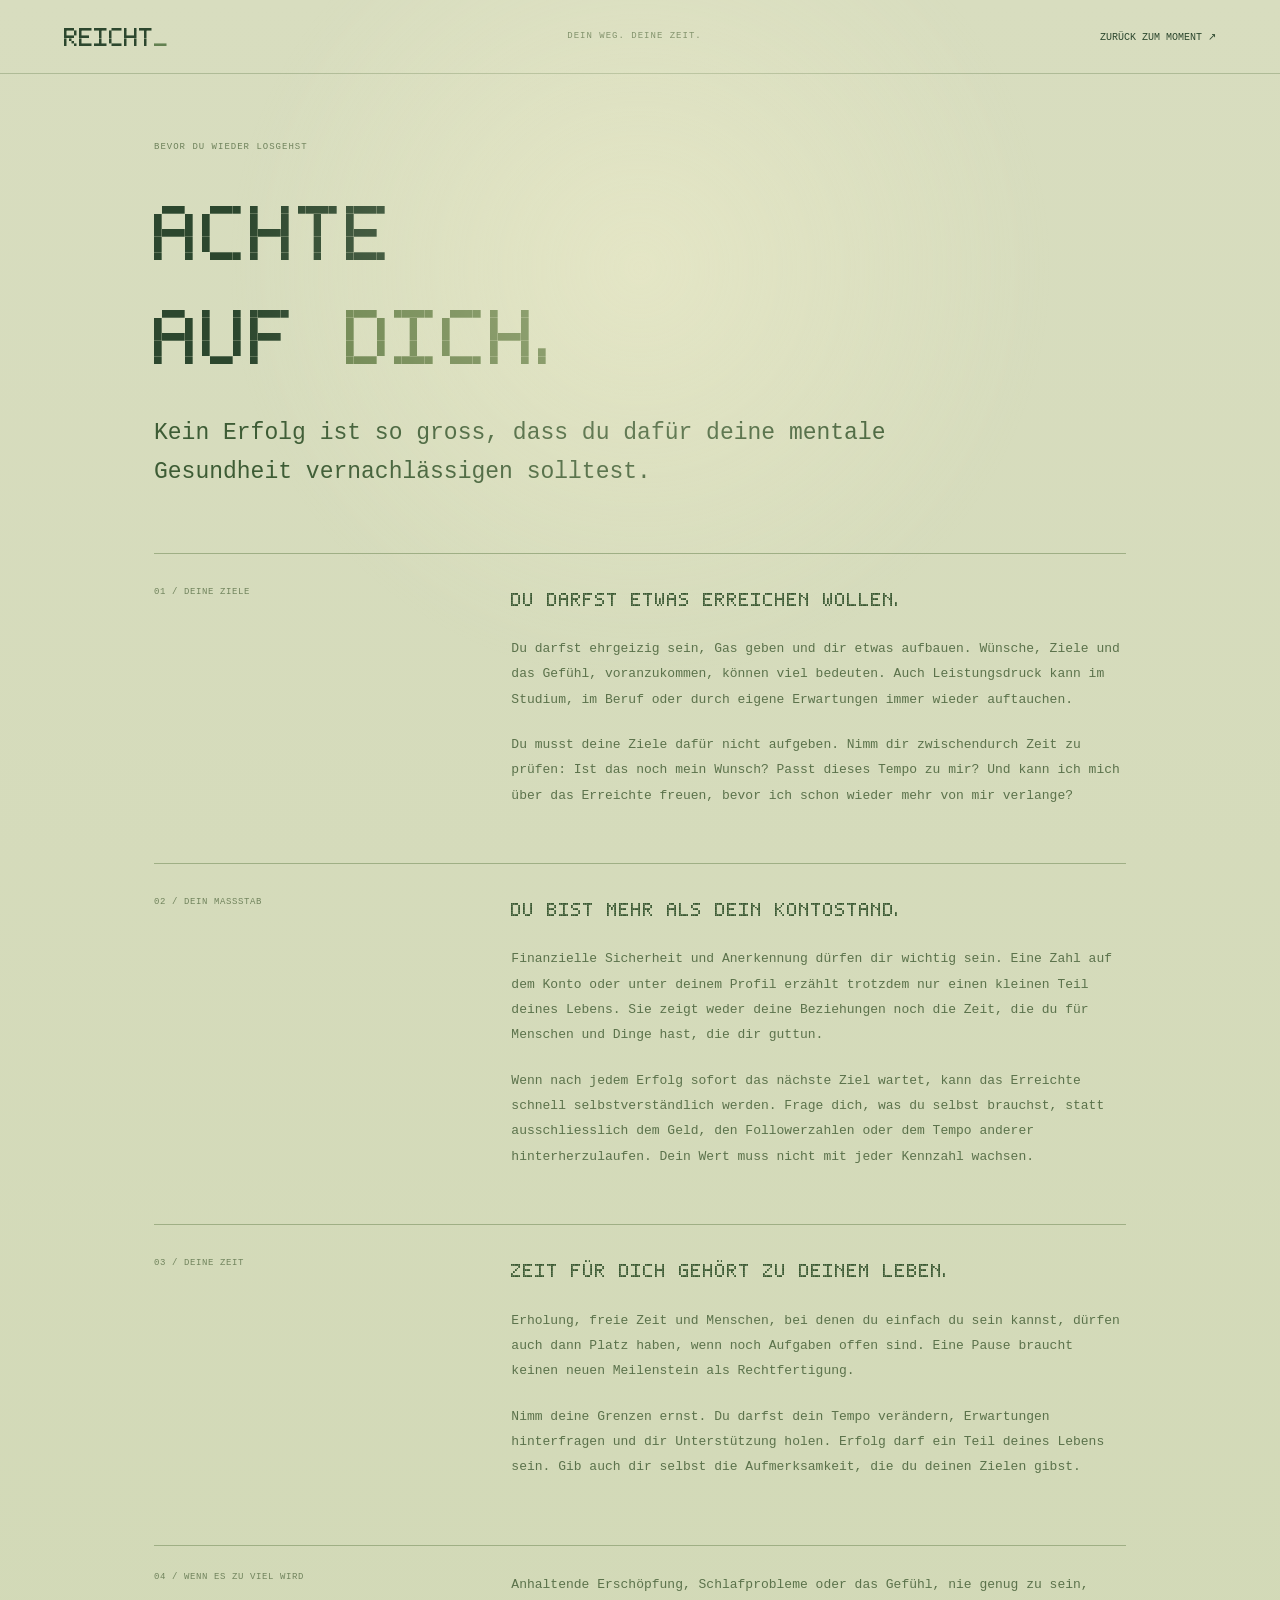
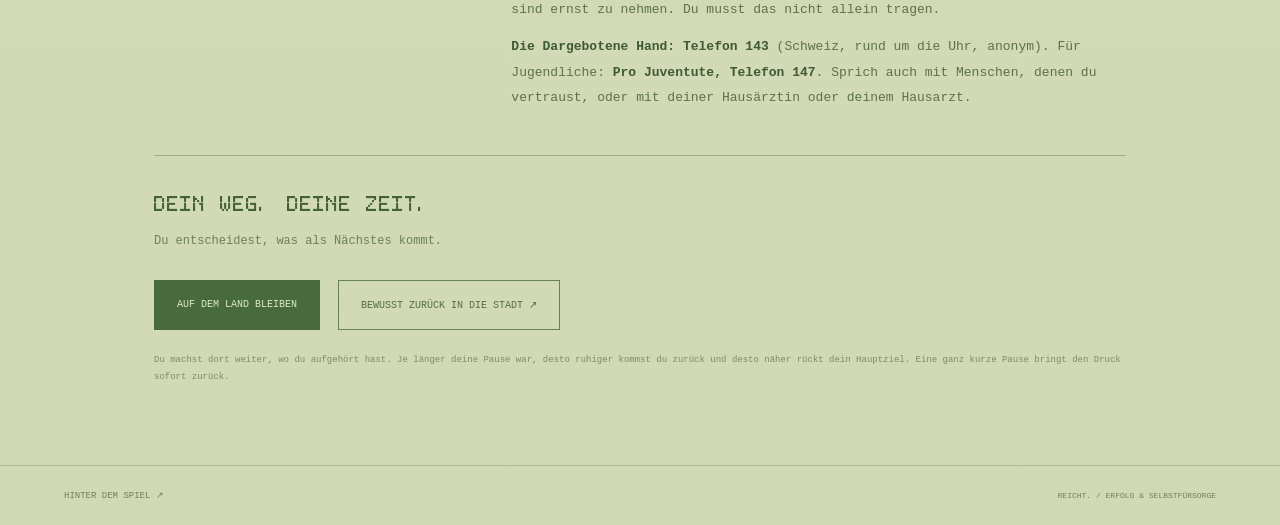
==== achtsam.html @ 4777a7ea "Initial commit" ====
<!doctype html><html lang="de-CH"><head><meta charset="utf-8"><meta name="viewport" content="width=device-width,initial-scale=1"><meta name="theme-color" content="#d8ddbf"><title>Achte auf dich. — REICHT.</title><link rel="icon" href="favicon-r.svg?v=2" type="image/svg+xml"><link rel="icon" href="favicon-32.png?v=2" type="image/png" sizes="32x32"><link rel="shortcut icon" href="favicon.ico?v=2"><link rel="apple-touch-icon" href="apple-touch-icon.png?v=2"><link rel="stylesheet" href="style.css"><link rel="stylesheet" href="fx.css"><script src="achtsam.js" defer></script><script src="site.js" defer></script></head>
<body class="care-page"><header><a class="wordmark" href="index.html">REICHT<span>_</span></a><span class="micro">DEIN WEG. DEINE ZEIT.</span><a href="spielen.html">ZURÜCK ZUM MOMENT ↗</a></header><main class="care-content"><span class="care-kicker">BEVOR DU WIEDER LOSGEHST</span><h1>ACHTE<br>AUF <em>DICH.</em></h1><p class="care-lead">Kein Erfolg ist so gross, dass du dafür deine mentale Gesundheit vernachlässigen solltest.</p>
<section class="care-section"><span>01 / DEINE ZIELE</span><div><h2>DU DARFST ETWAS ERREICHEN WOLLEN.</h2><p>Du darfst ehrgeizig sein, Gas geben und dir etwas aufbauen. Wünsche, Ziele und das Gefühl, voranzukommen, können viel bedeuten. Auch Leistungsdruck kann im Studium, im Beruf oder durch eigene Erwartungen immer wieder auftauchen.</p><p>Du musst deine Ziele dafür nicht aufgeben. Nimm dir zwischendurch Zeit zu prüfen: Ist das noch mein Wunsch? Passt dieses Tempo zu mir? Und kann ich mich über das Erreichte freuen, bevor ich schon wieder mehr von mir verlange?</p></div></section>
<section class="care-section"><span>02 / DEIN MASSSTAB</span><div><h2>DU BIST MEHR ALS DEIN KONTOSTAND.</h2><p>Finanzielle Sicherheit und Anerkennung dürfen dir wichtig sein. Eine Zahl auf dem Konto oder unter deinem Profil erzählt trotzdem nur einen kleinen Teil deines Lebens. Sie zeigt weder deine Beziehungen noch die Zeit, die du für Menschen und Dinge hast, die dir guttun.</p><p>Wenn nach jedem Erfolg sofort das nächste Ziel wartet, kann das Erreichte schnell selbstverständlich werden. Frage dich, was du selbst brauchst, statt ausschliesslich dem Geld, den Followerzahlen oder dem Tempo anderer hinterherzulaufen. Dein Wert muss nicht mit jeder Kennzahl wachsen.</p></div></section>
<section class="care-section"><span>03 / DEINE ZEIT</span><div><h2>ZEIT FÜR DICH GEHÖRT ZU DEINEM LEBEN.</h2><p>Erholung, freie Zeit und Menschen, bei denen du einfach du sein kannst, dürfen auch dann Platz haben, wenn noch Aufgaben offen sind. Eine Pause braucht keinen neuen Meilenstein als Rechtfertigung.</p><p>Nimm deine Grenzen ernst. Du darfst dein Tempo verändern, Erwartungen hinterfragen und dir Unterstützung holen. Erfolg darf ein Teil deines Lebens sein. Gib auch dir selbst die Aufmerksamkeit, die du deinen Zielen gibst.</p></div></section>
<section class="care-help"><span>04 / WENN ES ZU VIEL WIRD</span><div><p>Anhaltende Erschöpfung, Schlafprobleme oder das Gefühl, nie genug zu sein, sind ernst zu nehmen. Du musst das nicht allein tragen.</p><p><b>Die Dargebotene Hand: Telefon 143</b> (Schweiz, rund um die Uhr, anonym). Für Jugendliche: <b>Pro Juventute, Telefon 147</b>. Sprich auch mit Menschen, denen du vertraust, oder mit deiner Hausärztin oder deinem Hausarzt.</p></div></section><div class="care-closing"><p>DEIN WEG. DEINE ZEIT.</p><span>Du entscheidest, was als Nächstes kommt.</span></div><div class="care-actions"><a class="care-stay" href="spielen.html">AUF DEM LAND BLEIBEN</a><button id="care-return">BEWUSST ZURÜCK IN DIE STADT ↗</button></div><p class="care-small" id="care-return-note">Du machst dort weiter, wo du aufgehört hast. Je länger deine Pause war, desto ruhiger kommst du zurück und desto näher rückt dein Hauptziel. Eine ganz kurze Pause bringt den Druck sofort zurück.</p><noscript><p>Die Rückkehr ins Spiel benötigt JavaScript. <a href="spielen.html">Zurück zum Moment.</a></p></noscript></main><footer><a href="idee.html">HINTER DEM SPIEL ↗</a><span>REICHT. / ERFOLG &amp; SELBSTFÜRSORGE</span></footer></body></html>
---- style.css ----
@font-face{font-family:Pixel;src:url('pixel.ttf') format('truetype');font-display:swap}*{box-sizing:border-box}html{background:#101211;color:#d5dac7;font-family:'Courier New',monospace;scroll-behavior:smooth}body{margin:0;--acid:#d5e952;--red:#ee684b;--muted:#858c76;--line:#353d31;--idle:0;--pressure:0;background:#101211;font-size:12px}button,a,input{-webkit-tap-highlight-color:transparent}button{font:inherit;color:inherit;cursor:pointer;border:1px solid var(--line);background:#171d17;border-radius:0}button:disabled{cursor:default}a{color:inherit;text-decoration:none}button:hover:not(:disabled),a:hover{color:var(--acid);border-color:var(--acid)}button:focus-visible,a:focus-visible,input:focus-visible{outline:2px solid var(--acid);outline-offset:4px}[hidden]{display:none!important}.scanlines{pointer-events:none;position:fixed;inset:0;z-index:40;opacity:.14;background:repeating-linear-gradient(transparent 0 3px,#000 3px 4px)}header,footer{display:flex;align-items:center;justify-content:space-between;gap:20px;padding:24px 5%;border-bottom:1px solid var(--line)}header a:not(.wordmark),footer,header button{font-size:10px}.wordmark{font-family:Pixel,monospace;font-size:25px;letter-spacing:-1px;line-height:1}.wordmark span{color:var(--acid)}.micro,.label,.eyebrow{font-size:9px;letter-spacing:1px;color:var(--muted);line-height:1.8}.signal-dot,.system-label i{display:inline-block;width:6px;height:6px;background:var(--acid);margin-right:10px}.start-page{max-width:1350px;padding:45px 5% 55px;margin:auto}.start-kicker{font-size:9px;letter-spacing:1px;color:var(--muted)}.title-screen{display:grid;grid-template-columns:1.15fr 1fr;align-items:center;margin-top:30px;gap:50px}h1,h2,h3,p{margin-top:0}h1{font-family:Pixel,monospace;font-size:clamp(45px,6.3vw,88px);line-height:1.3;font-weight:400;letter-spacing:-2px;margin-bottom:22px}h1 em{font-style:normal;color:var(--acid)}.title-screen p{font-size:14px;color:#909b85;line-height:1.9}.title-art{height:340px;position:relative;overflow:hidden;border-bottom:8px solid #475238;background:linear-gradient(transparent,#222b23)}.pixel-moon{position:absolute;right:15%;top:6%;width:65px;height:65px;background:#d4da9d;box-shadow:8px 0 #d4da9d,-8px 0 #d4da9d,0 8px #d4da9d,0 -8px #d4da9d}.title-building{position:absolute;bottom:0;width:23%;background-color:#323d31;background-image:repeating-linear-gradient(0deg,transparent 0 15px,#151c17 15px 21px),repeating-linear-gradient(90deg,#8b9852 0 8px,#303c2e 8px 19px);border:8px solid #1b251f;border-bottom:0;box-shadow:12px 0 #121c18}.title-building.b1{left:2%;height:110px}.title-building.b2{left:26%;height:200px}.title-building.b3{left:51%;height:150px}.title-building.b4{left:76%;height:270px}.title-art>span{position:absolute;bottom:18px;left:12px;right:12px;font-size:8px;padding:11px;color:var(--acid);background:#101610}.how-to{margin-top:30px;border-top:1px solid var(--line);padding-top:28px}.instructions{display:grid;grid-template-columns:repeat(3,1fr);gap:35px}.instructions article>span{font-size:8px;color:var(--acid)}.instructions h2{font-family:Pixel,monospace;font-size:14px;font-weight:400;margin:15px 0;line-height:1.7}.instructions p{font-size:11px;line-height:1.9;color:#909b85;max-width:300px}.launch-row{display:flex;align-items:center;gap:25px;margin-top:25px}.primary-button,.dark-button{background:var(--acid);color:#192015;padding:20px 25px;border:0;box-shadow:4px 4px #586333;font-size:11px}.primary-button:hover,.dark-button:hover{background:#e5f37d;color:#111!important}.primary-button>span{margin-left:40px}.secondary-button{padding:18px 23px;background:none;border:1px solid #576446;font-size:10px}.launch-row .micro{margin-left:auto;font-size:8px}.resume-note{margin-top:28px;font-size:10px;color:var(--muted)}.resume-note button{margin-left:18px;padding:8px}footer{border-top:1px solid var(--line);border-bottom:0;font-size:8px;color:#737e69}footer a{font-size:9px}.idea-page{max-width:1200px;padding:65px 5%;margin:auto}.idea-page h1{font-size:clamp(38px,5.4vw,70px);margin:30px 0 65px}.idea-grid{display:grid;grid-template-columns:1fr 1.6fr;gap:65px;border-top:1px solid var(--line);padding-top:30px;margin-bottom:35px}.idea-grid h2{font-family:Pixel,monospace;line-height:1.7;font-weight:400;font-size:20px;margin-top:12px}.idea-grid p{font-size:13px;line-height:1.9;color:#9da78f}.idea-play{display:inline-block;margin-top:15px}.idea-page .label{color:var(--acid)}
/* A game screen, rather than a page with a game embedded. */
.game-body{background:#111510}.game-header{height:51px;padding:0 25px;border-color:#39442e}.game-header .wordmark{font-size:20px}.game-header nav{display:flex;align-items:center;gap:22px}.game-header button{border:0;background:none;font-size:9px;padding:8px 0}.game-header #enough{color:var(--acid);border-bottom:1px solid #697a3b}.system-label{font-size:8px;letter-spacing:1px;color:#7d8b70}.system-label i{width:5px;height:5px}.game-shell{position:relative}.hud{display:grid;grid-template-columns:1fr 1fr 2.4fr 1.3fr;min-height:79px;border-bottom:1px solid #3a472e;background:#171e15}.hud>div{padding:13px 25px;border-right:1px solid #313d29;min-width:0}.hud>div:last-child{border:0}.hud span{display:block;font-size:7px;letter-spacing:1px;color:#8c9a7a}.hud strong{font-size:25px;letter-spacing:-1px;color:#d8e7bc;display:block;line-height:1.2;font-weight:400}.hud small{font-size:8px;color:#7b8e68;display:block;line-height:1.7}.hud .hud-mission strong{font-size:12px;letter-spacing:.3px;margin:6px 0 3px;color:var(--acid)}.hud .hud-mission small{font-size:9px;color:#b4bba8}.hud .hud-next strong{font-size:22px;margin-top:3px}.progress-track{height:3px;background:#303d25;margin-top:6px;overflow:hidden}.progress-track i{display:block;height:100%;width:0;background:var(--acid)}.pixel-stage{height:calc(100dvh - 308px);min-height:420px;position:relative;overflow:hidden;background:#0b1010;cursor:grab;touch-action:none;isolation:isolate}.pixel-stage.dragging{cursor:grabbing}#world{width:100%;height:100%;display:block;image-rendering:pixelated;image-rendering:crisp-edges}#darkness{position:absolute;inset:0;pointer-events:none;z-index:2;background:#03060b;opacity:calc(var(--idle)*.65);transition:opacity 1s}#rain{position:absolute;inset:0;pointer-events:none;z-index:1;opacity:calc(.05 + var(--pressure)*.16);background:repeating-linear-gradient(110deg,transparent 0 55px,#8e9f8e 55px 56px,transparent 56px 80px);animation:rain-fall 1s linear infinite}.map-top,.map-bottom{position:absolute;left:20px;right:20px;display:flex;justify-content:space-between;gap:15px;font-size:8px;letter-spacing:1px;pointer-events:none;z-index:6}.map-top{top:18px;color:#78856d}.map-top>span:first-child{color:var(--acid)}.map-bottom{bottom:15px;align-items:center;color:#869e6b;letter-spacing:.4px}.map-bottom>div{display:flex;gap:10px}.map-bottom button{pointer-events:auto;font-size:8px;padding:8px 12px;background:#111910e8;border-color:#4b6036;letter-spacing:.5px}#scene-caption{max-width:55%;line-height:1.6}.possessions{position:absolute;right:20px;top:45px;color:#b6c38c;font-size:8px;letter-spacing:.5px;z-index:4}.plots{position:absolute;inset:0;pointer-events:none;z-index:4;overflow:hidden}.plot{position:absolute;transform:translate(-50%,-100%);background:none;border:0;pointer-events:auto;padding:6px;text-align:center;min-width:70px;max-width:125px;color:#aab790;filter:drop-shadow(2px 2px 0 #050a07)}.plot .plot-icon{display:inline-block;width:20px;height:20px;background:#151f13;border:1px solid #5b6c3d;font-size:16px;line-height:17px;color:#a2b87c}.plot-name{display:block;font-size:7px;text-transform:uppercase;letter-spacing:.2px;line-height:1.4;margin-top:4px;max-width:110px;background:#0d150bd9;padding:3px 5px}.plot-cost{display:block;font-size:7px;line-height:1.4;color:#8d9d77;background:#0d150bd9}.plot.affordable .plot-icon{color:#111b0b;background:var(--acid);border-color:var(--acid);box-shadow:0 0 0 3px #adce3f17;animation:marker-bob 1.5s steps(2) infinite}.plot.affordable .plot-name,.plot.affordable .plot-cost{color:#d5e8a0}.plot:hover{z-index:10}.plot:hover .plot-name{background:var(--acid);color:#10170c}.plot:hover .plot-icon{background:var(--acid);color:#10170c}.plot.affordable .plot-name:before{content:'↗ '}.plot.selected{z-index:10}.command-bar{height:80px;display:flex;align-items:stretch;background:#182113;border-top:2px solid #5b7435;border-bottom:1px solid #3b4b2d;position:relative;z-index:10}.work-button{width:300px;flex-shrink:0;background:var(--acid);border:0;border-right:6px solid #849b3f;color:#19200f;padding:12px 20px;display:grid;grid-template-columns:1fr 25px;text-align:left}.work-button>span{font-family:Pixel,monospace;font-size:24px;line-height:1.2}.work-button>strong{font-size:32px;line-height:1}.work-button>small{font-size:8px;grid-column:1/-1;align-self:end;font-weight:700}.work-button:hover{background:#e8f88c;color:#111!important}.work-button:active{padding-top:15px;background:#bdd136}.pressure-command{display:flex;flex-direction:column;justify-content:center;flex:1;padding:15px 25px;min-width:0}.pressure-command>span{font-size:10px;line-height:1.7;letter-spacing:.5px;color:#b5c58d}.pressure-track{height:2px;background:#303f26;margin-top:9px}.pressure-track>i{display:block;height:100%;background:var(--red);width:0;transition:width .4s}.audio-controls{display:flex;align-items:center;gap:10px;padding:0 20px;color:#79896a;font-size:8px}.audio-controls input{width:75px;accent-color:var(--acid);height:24px}.audio-controls button{font-size:8px;padding:8px;background:none}.feed-strip{height:49px;display:flex;background:#0e140e;overflow:hidden;border-bottom:1px solid var(--line)}.feed-label{padding:15px 18px;min-width:108px;flex-shrink:0;color:var(--acid);font-size:8px;border-right:1px solid var(--line)}.feed-label i{font-style:normal;color:#667952;margin-left:5px}.feed{display:flex;align-items:center;overflow:auto;scrollbar-width:none;gap:0;flex:1}.feed-card{border-right:1px solid #2e3b24;padding:0 20px;min-width:270px;max-width:440px;display:flex;flex-direction:column;gap:3px;flex-shrink:0}.feed-card h3{font-size:9px;color:#b6c794;font-weight:400;margin:0}.feed-card p{font-size:7px;color:#7f9069;margin:0;max-width:420px;white-space:nowrap;overflow:hidden;text-overflow:ellipsis}.feed-card .feed-source{display:none}.feed-card.milestone-card h3{color:var(--red)}.game-footer{height:49px;padding:0 20px;color:#58664d;font-size:7px;border:0}.game-footer a,.game-footer button{font-size:7px;background:none;border:0;color:#7c8c68;padding:6px}.game-footer>span{font-size:7px;letter-spacing:1px}.build-menu{position:fixed;right:18px;top:70px;bottom:75px;width:min(700px,calc(100% - 36px));background:#10180ff7;border:2px solid #80964b;box-shadow:8px 8px #0009;z-index:25;overflow:auto;padding:24px;scrollbar-color:#7c9445 #14200f}.build-head{display:flex;align-items:center;justify-content:space-between;gap:15px}.build-head h2{font-family:Pixel,monospace;font-size:16px;line-height:1.8;font-weight:400;color:var(--acid);margin:10px 0}.build-head button{background:none;font-size:8px;padding:10px}.category-tabs{display:flex;gap:22px;border-bottom:1px solid #3d4d2d;margin:15px 0 20px}.category-tabs button{border:0;background:none;color:#7c8c68;font-size:9px;padding:12px 0;border-bottom:2px solid transparent}.category-tabs button.active{color:var(--acid);border-color:var(--acid)}.products{display:grid;grid-template-columns:repeat(2,1fr);gap:12px}.product{background:#182314;border:1px solid #3b502c;padding:16px;position:relative;display:flex;flex-direction:column;min-height:210px}.product-top{display:flex;justify-content:space-between;color:#6c8555;font-size:7px;letter-spacing:.6px}.product h3{font-family:Pixel,monospace;font-weight:400;font-size:14px;line-height:1.6;color:#b5ce89;margin:15px 0 8px}.product p{font-size:9px;line-height:1.6;color:#90a278;margin:0 0 12px}.product .owned-label{font-size:8px;color:#748d5e;border-bottom:1px solid #34462a;padding-bottom:10px;margin-bottom:10px}.product-effect{font-size:7px;color:#758f5d;margin-bottom:15px;line-height:1.7}.buy{display:flex;align-items:center;justify-content:space-between;font-size:8px;padding:12px;background:#c7dc59;border:0;color:#17200c;margin-top:auto}.buy:disabled{background:#273721;color:#688052}.product .buy:not(:disabled):hover{background:#e4f68a;color:#17200c}#discovery{margin-top:20px;font-size:8px;text-align:center}#floaters{position:absolute;inset:45px 0 50px;pointer-events:none;z-index:5;overflow:hidden}.coin{position:absolute;left:50%;top:50%;color:#d6ec61;background:#111a0e;font-size:10px;padding:5px;animation:coin 1s steps(5) forwards}.temptation{position:absolute;background:#18220ff5;border:1px solid #8eaa51;box-shadow:4px 4px #0008;padding:10px 13px;max-width:220px;animation:message-in .2s steps(2)}.temptation small{display:block;font-size:6px;color:#8ca15f;margin-bottom:6px}.temptation strong{font-family:Pixel,monospace;font-size:10px;line-height:1.7;font-weight:400;color:#d6dfb0}.announcement{position:absolute;left:50%;top:16%;transform:translateX(-50%);width:min(480px,85%);padding:18px 22px;background:#cfdc66;border:3px solid #e1ed88;box-shadow:7px 7px #0008;color:#1c2611;z-index:12;pointer-events:none;animation:message-in .2s steps(2)}.announcement>span{font-size:7px;letter-spacing:1px}.announcement>strong{font-family:Pixel,monospace;font-size:20px;line-height:1.6;display:block;margin:10px 0}.announcement>p{font-size:10px;line-height:1.7;margin:0}.overloaded .command-bar{border-top-color:var(--red)}.overloaded .work-button{background:var(--red);border-right-color:#9e4435;animation:urge .7s steps(2) infinite}.overloaded .pressure-command>span{color:var(--red)}.overloaded #world{animation:camera-stress .5s steps(2) infinite}.very-overloaded .temptation{background:#c5543c;border-color:#fc8f64}.very-overloaded .temptation small,.very-overloaded .temptation strong{color:#170f0b}.very-overloaded .hud-mission strong{color:var(--red)}.very-overloaded .announcement{background:#ea6c49;border-color:#f6a066}.very-overloaded .map-top #pace{color:#e77350}.idle-world .map-top #pace{color:#8e6b6f}.idle-world #scene-caption{color:#9f7e8b}.idle-world .command-bar{border-top-color:#645063}.idle-world .pressure-command>span{color:#aa849a}.ending{max-width:1100px;padding:65px 5% 80px;margin:auto;min-height:85vh}.ending h1{font-size:clamp(50px,7vw,90px);line-height:1.3;margin-top:25px}.ending-copy{max-width:700px;font-size:14px;line-height:1.9;color:#a2ad94}.stats{display:grid;grid-template-columns:repeat(3,1fr);gap:25px;border-block:1px solid var(--line);padding:30px 0;margin:35px 0}.stats strong{font-family:Pixel,monospace;color:var(--acid);font-size:35px;display:block;font-weight:400;margin-bottom:15px}.stats span{font-size:9px;color:#839273}.reflection{font-size:15px;line-height:1.9;max-width:750px;color:#b5be9d;border-left:3px solid #c1d750;padding-left:22px;margin-bottom:40px}.section-heading{display:flex;align-items:end;justify-content:space-between;gap:20px}.section-heading h2{font-family:Pixel,monospace;font-size:20px;font-weight:400;line-height:1.7;margin-top:10px}.section-heading p{color:#8b9a76;font-size:10px}.keeps{display:flex;flex-wrap:wrap;gap:10px;margin:20px 0}.keep{padding:14px 18px;font-size:10px}.keep[aria-pressed=true]{background:#a8bd4c;color:#18210c;border-color:#c1d750}.ending-actions{display:flex;gap:25px;align-items:center;flex-wrap:wrap;margin:35px 0 25px}.text-button{background:none;border:0;font-size:10px;padding:10px 0}.ending-footnote{font-size:9px;color:#6b7c5b;line-height:1.8}.finished .game-header .system-label{opacity:0}.finished .pixel-stage{display:none}#toast{position:fixed;z-index:50;bottom:24px;left:50%;transform:translateX(-50%);padding:15px 20px;max-width:90%;background:#c9de58;color:#14200d;font-size:10px;line-height:1.7;box-shadow:4px 4px #0007;opacity:0;pointer-events:none}#toast.visible{opacity:1}.low-motion *, .low-motion *:before,.low-motion *:after{animation:none!important;transition:none!important;scroll-behavior:auto!important}@keyframes rain-fall{to{background-position:-80px 120px}}@keyframes marker-bob{50%{translate:0 -3px}}@keyframes coin{to{translate:0 -45px;opacity:0}}@keyframes message-in{from{opacity:0;translate:5px 4px}to{opacity:1;translate:0 0}}@keyframes urge{50%{filter:brightness(1.08)}}@keyframes camera-stress{0%,100%{translate:0 0}25%{translate:3px -1px}75%{translate:-3px 2px}}
@media(min-width:1700px){.pixel-stage{min-height:600px}.game-header{padding-inline:35px}}
@media(max-width:1000px){.system-label{display:none}.hud{grid-template-columns:1fr 1fr 2fr 1fr}.hud>div{padding-inline:15px}.hud .hud-mission strong{font-size:10px}.hud .hud-mission small{font-size:8px}.work-button{width:255px}.pressure-command{padding-inline:18px}.pressure-command>span{font-size:8px}.audio-controls{gap:6px;padding-inline:12px}.audio-controls input{width:60px}.title-art{height:300px}.title-screen{gap:25px}.launch-row .micro{display:none}.idea-grid{gap:35px}}
@media(max-width:700px){header,footer{padding:20px 22px}header>.micro{display:none}.wordmark{font-size:22px}.start-page{padding:30px 22px}.title-screen{display:block}.title-screen h1{font-size:clamp(45px,10.5vw,75px)}.title-art{height:180px;margin:25px 0 0}.title-building.b4{height:160px}.title-building.b2{height:120px}.title-building.b3{height:85px}.title-building.b1{height:65px}.pixel-moon{width:40px;height:40px;top:15px;right:14%}.title-art>span{font-size:7px;max-width:240px;bottom:8px}.instructions{grid-template-columns:1fr;gap:20px}.instructions p{max-width:100%}.instructions h2{font-size:14px;margin:10px 0}.launch-row{flex-wrap:wrap;gap:18px}.launch-row>button{width:100%}.primary-button{display:flex;justify-content:space-between}.idea-page{padding:45px 22px}.idea-page h1{font-size:40px;letter-spacing:-1px;line-height:1.5;margin-bottom:40px}.idea-grid{grid-template-columns:1fr;gap:12px}.idea-grid h2{font-size:18px}.idea-grid p{font-size:12px}.game-header{height:48px;padding:0 12px;gap:10px}.game-header .wordmark{font-size:16px}.game-header nav{gap:15px}.game-header nav a{display:none}.game-header button{font-size:8px}.hud{grid-template-columns:1fr 1fr 1.15fr;min-height:119px}.hud>div{padding:10px 12px}.hud .hud-mission{grid-column:1/-1;grid-row:2;border-top:1px solid #303c27;border-right:0;display:flex;gap:10px;align-items:center;min-height:40px}.hud .hud-mission>span{display:none}.hud .hud-mission strong{font-size:9px;margin:0;max-width:55%;line-height:1.6}.hud .hud-mission small{font-size:7px;max-width:45%;line-height:1.5}.hud .hud-next{grid-column:3;grid-row:1}.hud strong{font-size:23px}.hud span{font-size:6px;letter-spacing:.5px}.hud small{font-size:7px}.hud .hud-next strong{font-size:20px}.pixel-stage{height:calc(100dvh - 331px);min-height:400px}.map-top,.map-bottom{left:12px;right:12px;font-size:6px;letter-spacing:.4px}.map-top{top:12px}.map-top #pace{max-width:42%;text-align:right;line-height:1.6}.map-bottom{bottom:12px;gap:5px}.map-bottom button{font-size:7px;padding:8px}.map-bottom>div{gap:5px}.possessions{top:40px;right:12px;font-size:6px}.plot-name{font-size:6px;max-width:95px}.plot-cost{font-size:6px}.plot{max-width:105px;min-width:55px;padding:4px}.plot .plot-icon{width:18px;height:18px;font-size:14px;line-height:15px}.command-bar{height:95px;flex-wrap:wrap}.work-button{width:53%;height:64px;flex-shrink:0;padding:9px 12px}.work-button>span{font-size:21px}.work-button>strong{font-size:26px}.work-button>small{font-size:6px}.pressure-command{width:47%;height:64px;flex:none;padding:9px 12px}.pressure-command>span{font-size:7px;line-height:1.6}.pressure-track{margin-top:5px}.audio-controls{width:100%;height:28px;justify-content:flex-end;background:#111a0e;border-top:1px solid #314224;gap:10px;padding-inline:12px;font-size:7px}.audio-controls input{width:75px;height:18px}.audio-controls button{font-size:7px;padding:3px 8px}.feed-strip{height:39px}.feed-label{padding:12px;font-size:7px;min-width:85px}.feed-card{min-width:230px;padding-inline:12px}.feed-card h3{font-size:8px}.feed-card p{font-size:6px}.game-footer{height:30px;padding:0 12px}.game-footer>span{display:none}.game-footer a,.game-footer button{font-size:6px}.build-menu{top:55px;bottom:40px;right:10px;width:calc(100% - 20px);padding:16px}.build-head h2{font-size:12px;max-width:200px}.build-head button{font-size:6px;padding:8px}.build-head .micro{font-size:7px}.category-tabs{gap:18px}.category-tabs button{font-size:7px}.products{gap:8px}.product{padding:12px;min-height:235px}.product h3{font-size:11px}.product p{font-size:8px}.product-top{font-size:6px}.product .owned-label{font-size:7px;line-height:1.7}.product-effect{font-size:6px}.buy{font-size:7px;padding:10px 8px;gap:5px}.temptation{max-width:155px;padding:8px 10px}.temptation strong{font-size:8px}.temptation small{font-size:5px}.announcement{width:88%;padding:14px;top:13%}.announcement>strong{font-size:14px}.announcement>p{font-size:9px}.ending{padding:45px 22px}.ending h1{font-size:45px;letter-spacing:-1px}.ending-copy{font-size:12px}.stats{gap:15px;padding:22px 0}.stats strong{font-size:25px}.stats span{font-size:7px}.reflection{font-size:13px;padding-left:15px}.section-heading h2{font-size:16px}.section-heading p{display:none}.keep{font-size:9px;padding:12px}.ending-actions{gap:15px}.ending-actions .dark-button{width:100%;display:flex;justify-content:space-between}}
@media(prefers-reduced-motion:reduce){*,*:before,*:after{animation:none!important;transition:none!important;scroll-behavior:auto!important}}
/* Readable HUD labels even when the world itself becomes chaotic. */
@media(min-width:701px){.game-header nav a,.game-header button{font-size:10px}.system-label{font-size:9px}.hud span{font-size:8px}.hud small{font-size:9px}.hud .hud-mission strong{font-size:13px}.hud .hud-mission small{font-size:10px}.map-top,.map-bottom{font-size:9px}.possessions{font-size:9px}.plot-name,.plot-cost{font-size:8px}.feed-label{font-size:9px}.feed-card h3{font-size:10px}.feed-card p{font-size:8px}.game-footer a,.game-footer button,.game-footer>span{font-size:8px}.audio-controls{font-size:9px}.audio-controls button{font-size:9px}}
@media(max-width:700px){.plot-name,.plot-cost{font-size:7px}.map-top,.map-bottom{font-size:7px}.map-bottom #scene-caption{font-size:6px}.hud span{font-size:7px}.hud small{font-size:8px}.hud .hud-mission small{font-size:8px}.feed-card h3{font-size:9px}.feed-card p{font-size:7px}}
/* The break in the loop. */
.country-road{position:absolute;left:12%;top:65%;z-index:14;padding:10px 13px;background:#d5e48a;border:2px solid #f0f5bd;color:#233a20;font-size:9px;text-align:left;box-shadow:4px 4px #0009;max-width:180px;line-height:1.6}.country-road>span{margin-right:7px}.country-road small{display:block;font-size:6px;margin-top:3px;color:#536b3b}.country-road:hover{color:#142512!important;background:#eff3b5}.overload-dialog{padding:0;width:min(560px,calc(100% - 32px));max-height:90dvh;overflow:auto;border:2px solid #e78665;background:#181714;color:#e2dbc3;box-shadow:10px 10px #0009;z-index:50}.overload-dialog::backdrop{background:#07100bd9}.error-top{display:flex;justify-content:space-between;background:#d56849;color:#1c180f;padding:12px 18px;font-size:9px}.error-content{padding:30px}.error-code{font-size:9px;color:#e88762;letter-spacing:3px}.error-content h2{font-family:Pixel,monospace;font-size:27px;line-height:1.5;font-weight:400;margin:18px 0 22px;color:#efc391}.error-content p{font-size:12px;line-height:1.9;color:#aaac96}.error-actions{display:flex;flex-direction:column;gap:12px;margin-top:25px}.error-actions button{padding:17px;background:#cbdc71;color:#21301a;border:0;font-size:10px}.error-actions button:last-child{background:none;border:1px solid #554f3f;color:#8d8f7a;font-size:9px}.error-note{font-size:6px;color:#5f6654;display:block;margin-top:23px;letter-spacing:.6px}.system-failed .scanlines{opacity:.07}.system-failed .game-shell{filter:saturate(.3)}.retreat{position:fixed;inset:0;z-index:35;background:#0c1511;color:#2c442d;overflow:hidden}.retreat canvas{position:absolute;inset:0;width:100%;height:100%;image-rendering:pixelated;image-rendering:crisp-edges}.retreat-top{position:absolute;left:30px;right:30px;top:26px;display:flex;align-items:center;justify-content:space-between;gap:20px;font-size:8px;letter-spacing:1px;color:#7f9273;z-index:2}.retreat-top>div{display:flex;gap:20px}.retreat-top button{background:#dbe0c3d9;color:#3b5636;border:1px solid #899c76;font-size:8px;padding:9px 12px;letter-spacing:.3px}.retreat-top button:hover{color:#193e23;border-color:#365c39}.retreat-mode .game-header,.retreat-mode .game-footer{display:none}.retreat-mode .scanlines{opacity:.025}.outro{position:absolute;z-index:2;left:7%;right:7%;top:17%;max-width:900px;animation:outro-arrive 2.4s ease both}.outro-kicker{display:block;font-size:8px;letter-spacing:1.4px;color:#5f7751;margin-bottom:25px}.outro h1{font-size:clamp(38px,5.4vw,75px);line-height:1.45;letter-spacing:-2px;margin:0 0 24px;color:#2b4b31}.outro h1 em{color:#587644}.outro-lead{font-size:22px;line-height:1.6;color:#3d5b36;margin:0 0 12px}.outro-copy{font-size:12px;line-height:1.9;color:#627951;max-width:630px}.outro-actions{display:flex;flex-wrap:wrap;gap:18px;margin-top:30px}.outro-actions button,.return-outro{background:#dfe3c0c9;border:1px solid #92a37c;color:#45633d;padding:12px 15px;font-size:8px;letter-spacing:.4px}.outro-actions button:hover,.return-outro:hover{background:#f0edcf;color:#1e4628;border-color:#456a40}.return-outro{position:absolute;left:30px;bottom:25px}.outro-actions button:first-child{background:#476a40;color:#e1e8c6;border-color:#476a40}.outro-actions button:first-child:hover{background:#385a34;color:#f0efdb}.retreat-mode #toast{background:#e2e6c7;color:#294b30}.low-motion .country-road{animation:none}@keyframes outro-arrive{from{opacity:0;translate:0 12px}to{opacity:1;translate:0 0}}
@media(max-width:700px){.country-road{font-size:8px;max-width:155px;padding:9px 11px}.country-road small{font-size:5px}.error-content{padding:24px}.error-content h2{font-size:21px}.error-content p{font-size:11px}.error-actions button{font-size:8px;padding:15px 12px}.error-actions button:last-child{font-size:8px}.retreat-top{left:18px;right:18px;top:18px;font-size:6px;letter-spacing:.4px;gap:10px}.retreat-top>div{gap:8px}.retreat-top button{font-size:6px;padding:8px}.outro{left:23px;right:23px;top:17%}.outro-kicker{font-size:6px;letter-spacing:.4px;line-height:1.9;max-width:270px;margin-bottom:20px}.outro h1{font-size:clamp(30px,8vw,44px);letter-spacing:-1px;line-height:1.6;margin-bottom:20px}.outro-lead{font-size:18px}.outro-copy{font-size:10px;line-height:1.9;max-width:310px}.outro-copy br{display:none}.outro-actions{gap:10px;margin-top:22px;max-width:310px}.outro-actions button{font-size:7px;padding:11px 12px}.return-outro{font-size:7px;left:18px;bottom:18px}}
.outro h1:focus,#ending-title:focus{outline:none}.outro-copy{color:#365332;font-size:13px}.outro-actions button{font-size:9px}.retreat-top{color:#506b46}.retreat-top button{font-size:9px}@media(max-width:700px){.outro-copy{font-size:11px}.outro-actions button{font-size:8px}.retreat-top{font-size:6px}.retreat-top button{font-size:7px}}
/* V5 — a clearer map, visible investment controls and a more generous opening. */
.build-launch{width:210px;flex-shrink:0;border:0;border-right:1px solid #6b8050;border-left:1px solid #6b8050;background:#33482a;color:#e2eac7;text-align:left;padding:12px 20px;display:flex;flex-direction:column;justify-content:center;gap:8px}.build-launch>span{font-family:Pixel,monospace;font-size:13px;line-height:1.5}.build-launch>small{font-size:7px;color:#bbcf90}.build-launch:hover{background:#4b6337;color:#f0f2d1!important}.build-launch[aria-expanded=true]{background:#bdd16c;color:#20321c}.build-launch[aria-expanded=true]>small{color:#3c552d}.work-button{width:250px}.map-legend{position:absolute;top:43px;left:20px;display:flex;gap:15px;z-index:5;pointer-events:none;font-size:7px;color:#859675}.map-legend span:before{content:'';display:inline-block;width:5px;height:5px;margin-right:5px;background:#d7cb82}.map-legend .status:before{background:#8fbcb5}.map-legend .attention:before{background:#d98b73}.possessions{top:62px}.plot{max-width:100px;min-width:52px;filter:drop-shadow(2px 2px 0 #071008)}.plot .plot-name{font-size:7px;white-space:nowrap;max-width:95px;padding:3px 5px;background:#0e170ce8;color:#afbe9b;letter-spacing:.3px}.plot .plot-cost{display:none;position:absolute;left:50%;bottom:100%;transform:translateX(-50%);min-width:170px;max-width:220px;padding:9px 10px;background:#e0e6b2;color:#263f22;font-size:9px;line-height:1.7;box-shadow:3px 3px #0009}.plot:hover,.plot:focus-visible{z-index:20}.plot:hover .plot-cost,.plot:focus-visible .plot-cost{display:block}.plot.affordable .plot-name:before{content:''}.plot.status .plot-icon{border-color:#6b9690;color:#b0d5ce}.plot.attention .plot-icon{border-color:#a6735e;color:#e8ae92}.plot.status.affordable .plot-icon{background:#95c8bf;color:#183e37;border-color:#b0e4db}.plot.attention.affordable .plot-icon{background:#e6aa89;color:#452c20;border-color:#f3c8a5}.plot.comfort.affordable .plot-icon{background:#d5dd83;color:#263c19}.build-menu{background:#111d10fc;border:2px solid #c1d581;box-shadow:8px 8px #000b}.build-head h2{color:#e0ebbf;font-size:18px}.build-head button{font-size:10px;border-color:#819b5c;color:#d6e4af}.build-menu .product{background:#1e3019;border-color:#536d3e}.build-menu .product h3{color:#d9e7b4;font-size:15px}.build-menu .product p{font-size:10px;color:#a7bc8b}.build-menu .owned-label{color:#809d66;font-size:9px}.build-menu .product-top{font-size:8px;color:#8faa74}.build-menu .product-effect{font-size:8px;color:#91ad74}.build-menu .buy{font-size:10px;padding:13px}.outro-read{font-size:9px;color:#45633d;padding:12px 3px;align-self:center;border-bottom:1px solid #95a47b}.outro-read:hover{color:#214626}.return-dialog{background:#dbe1bf;color:#334c2e;border:2px solid #74915d;width:min(590px,calc(100% - 32px));padding:35px;box-shadow:8px 8px #0e211b55;max-height:90dvh;overflow:auto}.return-dialog::backdrop{background:#1d30296e;backdrop-filter:blur(3px)}.return-kicker{font-size:8px;letter-spacing:1px;color:#6f865a}.return-dialog h2{font-family:Pixel,monospace;font-size:22px;line-height:1.6;font-weight:400;margin:22px 0;color:#365532}.return-dialog p{font-size:12px;line-height:1.9;color:#617a4d}.return-actions{display:flex;flex-direction:column;gap:12px;margin-top:25px}.return-actions button{font-size:10px;padding:17px;border:1px solid #698852;background:none;color:#49673c}.return-actions button:first-child{background:#476b3d;color:#e4edce}.return-actions button:hover{background:#5a7c47;color:#f1f3da;border-color:#54763f}.care-page{background:#d8ddbf;color:#2c472e;--ink:#2c472e;--line:#a2b18b;--muted:#6f835c;--acid:#3e6037}.care-page header,.care-page footer{border-color:#afbb97}.care-page header .wordmark span{color:#638151}.care-page header a:hover,.care-page footer a:hover{color:#6c8a50}.care-content{max-width:1100px;margin:auto;padding:65px 5% 70px}.care-kicker{font-size:9px;letter-spacing:1px;color:#6e825b}.care-content>h1{font-size:clamp(48px,6vw,82px);margin:27px 0;line-height:1.35}.care-content>h1 em{color:#6a834e}.care-lead{font-size:23px;line-height:1.7;max-width:770px;color:#3d5c35;margin-bottom:60px}.care-section{display:grid;grid-template-columns:1fr 2fr;gap:50px;border-top:1px solid #9faf85;padding:30px 0 15px;margin-bottom:20px}.care-section>span{font-size:9px;letter-spacing:.6px;color:#71845d;line-height:1.8}.care-section h2{font-family:Pixel,monospace;font-size:18px;font-weight:400;line-height:1.8;color:#3c5a34;margin:0 0 20px}.care-section p{font-size:13px;line-height:1.95;color:#5b724b;margin-bottom:20px}.care-closing{border-top:1px solid #9faf85;padding-top:30px;margin-top:25px}.care-closing p{font-family:Pixel,monospace;font-size:21px;line-height:1.7;color:#42623a;margin-bottom:12px}.care-closing>span{font-size:12px;color:#6b8255}.care-actions{display:flex;gap:18px;flex-wrap:wrap;margin-top:32px}.care-actions a,.care-actions button{font-size:10px;padding:18px 22px;border:1px solid #66834f;color:#52703f;background:none}.care-actions a:first-child{background:#476b3d;color:#e0e9c5;border-color:#476b3d}.care-actions a:hover,.care-actions button:hover{background:#5d7c48;color:#f0f0d4;border-color:#5d7c48}.care-small{font-size:9px;line-height:1.9;color:#7a8e61;margin-top:22px}.care-page footer{color:#708259}
@media(max-width:1000px) and (min-width:701px){.build-launch{width:180px;padding:12px 16px}.work-button{width:220px}.pressure-command{padding-inline:15px}.audio-controls{padding-inline:10px}.build-launch>span{font-size:12px}}
@media(max-width:700px){.command-bar{height:112px}.work-button{width:50%;height:64px}.build-launch{width:50%;height:64px;padding:8px 15px;gap:5px}.build-launch>span{font-size:11px;line-height:1.3}.build-launch>small{font-size:6px}.pressure-command{height:20px;width:100%;padding:2px 12px}.pressure-command>span{font-size:7px;white-space:nowrap;overflow:hidden;text-overflow:ellipsis}.pressure-track{display:none}.audio-controls{height:26px}.pixel-stage{height:calc(100dvh - 348px)}.map-legend{left:12px;top:34px;font-size:6px;gap:10px}.possessions{top:53px;font-size:6px}.plot .plot-name{font-size:6px;max-width:85px}.plot .plot-cost{font-size:8px;min-width:145px;max-width:175px}.build-menu{top:58px;padding:16px}.build-head h2{font-size:13px}.build-head button{font-size:8px}.build-menu .product h3{font-size:12px}.build-menu .product p{font-size:9px}.build-menu .product-top{font-size:7px}.build-menu .product-effect{font-size:7px}.build-menu .buy{font-size:8px;padding:11px}.outro-actions{gap:9px;max-width:350px;margin-top:20px}.outro-actions button,.outro-read{font-size:7px;padding:10px}.outro-read{padding-inline:0}.return-dialog{padding:25px}.return-dialog h2{font-size:18px}.return-dialog p{font-size:11px}.return-actions button{font-size:8px;padding:15px}.care-content{padding:40px 23px 50px}.care-content>h1{font-size:46px}.care-lead{font-size:18px;line-height:1.8;margin-bottom:35px}.care-section{grid-template-columns:1fr;gap:14px;padding-top:23px;margin-bottom:15px}.care-section h2{font-size:15px;line-height:1.9;margin-bottom:15px}.care-section p{font-size:12px;line-height:1.9}.care-closing p{font-size:17px}.care-actions{gap:12px}.care-actions a,.care-actions button{width:100%;text-align:center;font-size:9px;padding:17px 14px}.care-small{font-size:8px}.care-page header{gap:12px}.care-page header>a:last-child{font-size:7px}}
/* V6 — no image overlays; the player's goal has its own place in the HUD. */
.scanlines,#rain{display:none!important}.goal-start{border:1px solid #526942;margin:35px 0 20px;padding:20px;display:grid;grid-template-columns:repeat(3,1fr);gap:14px}.goal-start legend{font-size:10px;letter-spacing:.7px;color:#c9d9a4;padding:0 10px}.goal-start label{display:flex;align-items:flex-start;gap:10px;padding:13px;background:#1b2717;border:1px solid #354d2a;cursor:pointer}.goal-start label:has(input:checked){background:#2d4121;border-color:#b7d06c}.goal-start input{accent-color:#c3dc75;margin:0}.goal-start label span{font-size:10px;color:#c9dab0;line-height:1.8}.goal-start small{display:block;font-size:9px;color:#81996b;line-height:1.8;margin-top:7px}.start-message{font-size:12px;color:#9db285;line-height:1.9;max-width:850px}.hud{min-height:140px}.hud .hud-mission{padding-top:10px;padding-bottom:8px}.personal-goal{border-top:1px solid #405635;margin-top:10px;padding-top:9px;display:grid;grid-template-columns:1fr 1fr;gap:4px 16px}.hud .personal-goal>span{font-size:7px;color:#8cae66;grid-column:1/-1}.hud .personal-goal>strong{font-size:12px;letter-spacing:0;color:#d6e8ad;line-height:1.5}.goal-meter{height:4px;background:#2c4022;margin-top:7px}.goal-meter i{display:block;height:100%;background:#bdd96b;transition:width .5s}.personal-goal>div:last-child{grid-column:1/-1;display:flex;align-items:center;justify-content:space-between;gap:15px}.hud .personal-goal small{font-size:7px;color:#829e69;letter-spacing:.4px}.personal-goal button{font-size:8px;border:0;background:none;color:#bed68c;padding:4px}.pixel-stage{height:calc(100dvh - 369px)}.goal-dialog{background:#172715;border:2px solid #b6d17a;color:#c2d5a9;max-width:600px;width:calc(100% - 32px);max-height:90dvh;overflow:auto;padding:35px;box-shadow:8px 8px #0008}.goal-dialog::backdrop{background:#081409b8}.goal-dialog h2{font-family:Pixel,monospace;font-size:25px;font-weight:400;color:#d8e9b5;line-height:1.7;margin:20px 0}.goal-dialog p{font-size:12px;line-height:1.9;color:#91ab7c}.goal-dialog .micro{color:#a4be82}.goal-actions{display:flex;flex-direction:column;gap:12px;margin-top:25px}.goal-actions button{padding:17px 15px;font-size:10px;border:1px solid #738f51;background:#c4d989;color:#29421e}.goal-actions button:last-child{background:none;color:#a5c482}.goal-actions button:hover{background:#d8e8ac;color:#233b1d;border-color:#d8e8ac}@media(max-width:1000px){.goal-start{gap:10px;padding:15px}.goal-start label{padding:10px}.goal-start label span{font-size:9px}.goal-start small{font-size:8px}.hud .personal-goal>strong{font-size:10px}.hud .personal-goal small{font-size:6px}}
@media(max-width:700px){.goal-start{grid-template-columns:1fr;margin-top:25px;gap:10px;padding:15px}.goal-start legend{font-size:9px}.goal-start label{padding:13px}.goal-start label span{font-size:10px}.goal-start small{font-size:9px;margin-top:3px}.start-message{font-size:11px}.hud{min-height:189px}.hud .hud-mission{display:grid;grid-template-columns:1fr 1fr;gap:6px;padding:10px 12px}.hud .hud-mission>strong,.hud .hud-mission>small{max-width:none}.hud .hud-mission .personal-goal{grid-column:1/-1;margin-top:3px;padding-top:7px;gap:3px 12px}.hud .personal-goal>span{display:block;font-size:6px;letter-spacing:.3px}.hud .personal-goal>strong{font-size:10px;max-width:none}.hud .personal-goal small{font-size:6px;max-width:none}.personal-goal button{font-size:7px}.pixel-stage{height:calc(100dvh - 418px)}.goal-dialog{padding:25px}.goal-dialog h2{font-size:21px}.goal-dialog p{font-size:11px}.goal-actions button{font-size:8px;padding:15px}.map-bottom button{font-size:7px;padding:7px}.map-bottom>div{gap:4px}}
---- fx.css ----
/* REICHT / V7 — Effekte, Eskalation, Zeit-Phase, Outro, Seitenübergänge */
:root{--c:0;--z:0}
.sr-only{position:absolute;width:1px;height:1px;overflow:hidden;clip:rect(0 0 0 0);white-space:nowrap}

/* ===== Seitenübergang (Wipe) ===== */
.page-wipe{position:fixed;inset:0;z-index:200;background:#d5e952;transform:translateX(-101%);pointer-events:none}
.care-page .page-wipe{background:#476b3d}
body.leaving .page-wipe{transform:translateX(0);transition:transform .38s cubic-bezier(.7,0,.2,1)}
body.entering .page-wipe{animation:wipe-out .55s cubic-bezier(.7,0,.2,1) both}
@keyframes wipe-out{from{transform:translateX(0)}to{transform:translateX(101%)}}

/* ===== Scroll-Reveal ===== */
.rv{opacity:0;translate:0 26px;transition:opacity .8s ease,translate .8s cubic-bezier(.2,.7,.2,1)}
.rv.in{opacity:1;translate:0 0}
.no-js .rv,.low-motion .rv{opacity:1;translate:0 0}

/* ===== Boot-Sequenz (Startseite) ===== */
.boot{position:fixed;inset:0;z-index:150;background:#070a08;color:#d5e952;font-size:13px;line-height:1.9;padding:8vh 6vw;display:flex;flex-direction:column;justify-content:flex-start;cursor:pointer;overflow:hidden}
.boot pre{margin:0;font:inherit;white-space:pre-wrap}
.boot .warn{color:#ee684b}
.boot .cursor{display:inline-block;width:9px;height:15px;background:#d5e952;vertical-align:-2px;animation:blink .7s steps(2) infinite}
.boot .hint{position:absolute;right:6vw;bottom:5vh;font-size:10px;color:#6c7b5a;letter-spacing:1px}
.boot .fx-note-boot{margin-top:28px;border:1px solid #ee684b;padding:14px 16px;color:#e9b7a8;font-size:11px;max-width:520px;line-height:1.8}
.boot.out{animation:boot-out .6s steps(6) forwards}
@keyframes boot-out{0%{clip-path:inset(0)}60%{clip-path:inset(48% 0 48% 0)}100%{clip-path:inset(50% 0 50% 100%);opacity:0}}
@keyframes blink{50%{opacity:0}}
body.booting{overflow:hidden}

/* ===== Startseite: Glitch-Titel, lebendige Skyline ===== */
.entrance h1 em{position:relative;display:inline-block}
.entrance h1 em::before,.entrance h1 em::after{content:attr(data-t);position:absolute;inset:0;pointer-events:none;opacity:0}
.entrance h1 em::before{color:#ee684b;translate:-3px 0;animation:gl-a 5.5s steps(1) infinite}
.entrance h1 em::after{color:#66d9ef;translate:3px 0;animation:gl-b 5.5s steps(1) infinite}
@keyframes gl-a{0%,92%,100%{opacity:0;clip-path:inset(0 0 100% 0)}93%{opacity:.9;clip-path:inset(10% 0 55% 0)}95%{opacity:.9;clip-path:inset(60% 0 8% 0)}97%{opacity:0}}
@keyframes gl-b{0%,93%,100%{opacity:0;clip-path:inset(0 0 100% 0)}94%{opacity:.9;clip-path:inset(40% 0 30% 0)}96%{opacity:.9;clip-path:inset(5% 0 70% 0)}98%{opacity:0}}
.title-art.has-canvas .title-building,.title-art.has-canvas .pixel-moon{display:none}
.title-art canvas{position:absolute;inset:0;width:100%;height:100%;image-rendering:pixelated;image-rendering:crisp-edges}
.title-art>span{z-index:2}
.primary-button{position:relative;overflow:hidden}
.primary-button::after{content:'';position:absolute;top:0;left:-60%;width:40%;height:100%;background:linear-gradient(100deg,transparent,#ffffff77,transparent);transform:skewX(-20deg);animation:shine 3.8s ease-in-out infinite}
@keyframes shine{0%,55%{left:-60%}100%{left:130%}}
.primary-button>span{display:inline-block;animation:nudge 1.4s steps(2) infinite}
@keyframes nudge{50%{translate:4px 0}}
.signal-dot{animation:blink 1.1s steps(2) infinite}
.fx-note{display:flex;gap:14px;align-items:center;flex-wrap:wrap;border:1px dashed #6a5a3d;padding:12px 16px;margin:0 0 20px;font-size:10px;line-height:1.8;color:#c9b88a;max-width:850px}
.fx-note label{display:flex;align-items:center;gap:8px;cursor:pointer;color:#d8e7bc}
.fx-note input{accent-color:#d5e952}
.instructions article{transition:transform .3s}
.instructions article:hover{transform:translateY(-4px)}
.goal-start label{transition:transform .2s,background .2s}
.goal-start label:hover{transform:translateX(4px)}
.ticker{overflow:hidden;white-space:nowrap;border-block:1px solid var(--line);font-size:10px;color:#6f7b62;padding:9px 0;margin-top:34px;letter-spacing:1px}
.ticker div{display:inline-block;padding-left:100%;animation:ticker 38s linear infinite}
.ticker b{color:#d5e952;font-weight:400}
@keyframes ticker{to{transform:translateX(-100%)}}

/* ===== Spiel: Zahlen, Jubel ===== */
#balance,#followers{display:inline-block;transform-origin:left center}
#balance.bump,#followers.bump{animation:bump .22s steps(3)}
@keyframes bump{40%{transform:scale(1.14);color:#fff}}
.pixel-stage{--sx:0px;--sy:0px}
#world,#plots{transform:translate(var(--sx),var(--sy))}
.pixel-stage.cheer::after{content:'';position:absolute;inset:0;z-index:7;pointer-events:none;background:radial-gradient(circle at 50% 60%,#d5e95255,transparent 62%);animation:cheer .5s ease-out forwards}
@keyframes cheer{from{opacity:1}to{opacity:0}}
.work-button:active strong{animation:none}
.work-button strong{transition:transform .15s}
.work-button:hover strong{transform:rotate(90deg)}
.plot.affordable .plot-icon{animation:marker-bob 1.5s steps(2) infinite,ping 1.8s ease-out infinite}
@keyframes ping{0%{box-shadow:0 0 0 0 #d5e952aa}100%{box-shadow:0 0 0 14px #d5e95200}}

/* ===== Eskalations-Ebenen ===== */
#fx-layer{position:absolute;inset:0;z-index:13;pointer-events:none;overflow:hidden}
#fx-canvas{position:absolute;inset:0;width:100%;height:100%;image-rendering:pixelated}
#fx-vignette{position:fixed;inset:0;pointer-events:none;z-index:31;opacity:0;box-shadow:inset 0 0 calc(70px + var(--c)*200px) calc(var(--c)*24px) #ee684b;animation:heart var(--beat,1.4s) ease-in-out infinite;mix-blend-mode:screen}
body.finished #fx-vignette,body.retreat-mode #fx-vignette{display:none}
@keyframes heart{0%,100%{opacity:calc(var(--c)*.28)}10%{opacity:calc(var(--c)*.62)}22%{opacity:calc(var(--c)*.3)}34%{opacity:calc(var(--c)*.52)}}
body[data-stage="2"] .hud strong,body[data-stage="3"] .hud strong,body[data-stage="4"] .hud strong{text-shadow:calc(var(--c)*2px) 0 #ee684b,calc(var(--c)*-2px) 0 #4dd0e1}
body[data-stage="3"] .hud strong,body[data-stage="4"] .hud strong{animation:jit .35s steps(2) infinite}
body[data-stage="3"] .hud-stat:nth-child(2) strong{animation-delay:-.1s}
@keyframes jit{25%{translate:1px -1px}50%{translate:-2px 0}75%{translate:1px 1px}}
body[data-stage="3"] .hud,body[data-stage="4"] .hud{animation:hud-skew 2.7s steps(1) infinite}
@keyframes hud-skew{0%,88%,100%{transform:none}90%{transform:skewX(-3deg) translateX(6px)}93%{transform:skewX(2deg) translateX(-8px)}96%{transform:none}}
body[data-stage="4"] .command-bar{animation:hud-skew 1.9s steps(1) infinite}
body[data-stage="3"] .game-header #enough,body[data-stage="4"] .game-header #enough{animation:call 1.1s ease-in-out infinite}
@keyframes call{50%{background:#d5e95233;box-shadow:0 0 0 4px #d5e95222}}
body[data-stage="4"] .feed-card h3{animation:jit .3s steps(2) infinite}
body[data-stage="3"] .temptation,body[data-stage="4"] .temptation{animation:message-in .2s steps(2),jit .4s steps(2) infinite .3s}
body[data-stage="4"] .map-top #pace{animation:blink .5s steps(2) infinite}
body[data-stage="4"] .game-header .system-label{color:#ee684b}
body[data-stage="4"] .game-header .system-label i{background:#ee684b;animation:blink .4s steps(2) infinite}

/* ===== Fake-Fenster ===== */
.fx-win{position:absolute;width:min(270px,84%);background:#171d17;border:2px solid #ee684b;box-shadow:6px 6px 0 #000a;font-size:10px;pointer-events:auto;animation:win-in .2s steps(4);color:#e3dcc4}
.fx-win.dying{opacity:0;scale:.9;transition:opacity .16s,scale .16s}
.fx-win-bar{display:flex;justify-content:space-between;align-items:center;gap:8px;background:#ee684b;color:#1b0f0a;padding:5px 8px;font-size:9px;letter-spacing:.6px}
.fx-win-bar i{font-style:normal;font-size:13px;line-height:1}
.fx-win-body{display:flex;gap:11px;padding:13px 12px 6px;align-items:flex-start}
.fx-icon{flex:none;width:26px;height:26px;display:grid;place-items:center;background:#ee684b;color:#1b0f0a;font-size:16px}
.fx-win-text strong{display:block;font-size:11px;line-height:1.5;font-weight:700;letter-spacing:.2px}
.fx-win-text small{display:block;font-size:9px;line-height:1.6;color:#a7a28e;margin-top:3px}
.fx-win-actions{display:flex;gap:8px;justify-content:flex-end;padding:8px 12px 12px}
.fx-win-actions button{font-size:9px;padding:7px 12px;background:#2a2f26;border:1px solid #5b6150;color:#d8d3bb}
.fx-win-actions button:first-child{background:#e3dcc4;color:#1b0f0a;border-color:#e3dcc4}
.fx-win:nth-child(3n){border-color:#d5e952}.fx-win:nth-child(3n) .fx-win-bar{background:#d5e952}.fx-win:nth-child(3n) .fx-icon{background:#d5e952}
.fx-win.time{width:min(380px,92%);scale:var(--zs,1);background:#e8ecd2;color:#2c472e;border:2px solid #fff;box-shadow:0 0 0 8px #e8ecd233,0 0 80px #e8ecd266;animation:win-in-calm .9s ease both,glow 4s ease-in-out infinite}
.fx-win.time .fx-win-bar{background:#476b3d;color:#e8ecd2}
.fx-win.time .fx-icon{background:#476b3d;color:#e8ecd2;font-size:22px;width:34px;height:34px;border-radius:50%}
.fx-win.time .fx-win-body{padding:20px 18px 8px}
.fx-win.time strong{font-family:Pixel,monospace;font-size:20px;font-weight:400;line-height:1.5;color:#2c472e}
.fx-win.time small{font-size:12px;color:#5b724b;line-height:1.7;margin-top:6px}
.fx-win.time .fx-win-actions button{font-size:11px;padding:11px 16px;background:none;border-color:#9fb089;color:#52703f}
.fx-win.time .fx-win-actions button:first-child{background:#476b3d;border-color:#476b3d;color:#f0f3da}
@keyframes win-in{from{opacity:0;translate:0 10px;clip-path:inset(0 0 100% 0)}to{opacity:1;translate:0 0;clip-path:inset(0)}}
@keyframes win-in-calm{from{opacity:0;filter:blur(8px)}to{opacity:1;filter:blur(0)}}
@keyframes glow{50%{box-shadow:0 0 0 14px #e8ecd222,0 0 110px #e8ecd299}}
#fx-big{position:absolute;inset:0;display:none;align-items:center;justify-content:center;text-align:center;padding:6%;font-family:Pixel,monospace;color:#e8ecd2;line-height:1.4;letter-spacing:-1px;text-shadow:0 0 40px #e8ecd2aa;pointer-events:none;z-index:1;opacity:0}
#fx-big.on{display:flex;animation:big-pulse 3.2s ease-in-out infinite}
#fx-big.s1,#fx-big.s2{font-size:clamp(28px,6vw,70px)}#fx-big.s3,#fx-big.s4{font-size:clamp(36px,8vw,100px)}#fx-big.s5,#fx-big.s6,#fx-big.s7,#fx-big.s8{font-size:clamp(46px,11vw,150px)}
@keyframes big-pulse{0%,100%{opacity:.08}50%{opacity:.4}}

/* ===== Zeit-Phase: die Welt tritt zurück ===== */
body.zeit #world{filter:saturate(calc(1 - var(--z)*.75)) brightness(calc(1 - var(--z)*.25)) contrast(calc(1 - var(--z)*.1))}
body.zeit .hud,body.zeit .feed-strip,body.zeit .command-bar{opacity:calc(1 - var(--z)*.45);transition:opacity 1.2s}
body.zeit .pixel-stage{box-shadow:inset 0 0 0 2px #e8ecd222,inset 0 0 120px calc(var(--z)*60px) #e8ecd214}
body.zeit .game-header #enough{color:#e8ecd2;border-color:#e8ecd2;animation:call 1.4s ease-in-out infinite}
body.zeit #fx-vignette{box-shadow:inset 0 0 calc(70px + var(--c)*200px) calc(var(--c)*24px) #8aa57a}

/* ===== Kollaps ===== */
body.collapsing .game-shell{animation:collapse-shake .9s steps(2) infinite;filter:saturate(.2) contrast(1.4)}
@keyframes collapse-shake{0%{translate:0 0}25%{translate:-7px 3px;transform:skewX(2deg)}50%{translate:5px -4px}75%{translate:-4px 6px;transform:skewX(-2deg)}100%{translate:0 0}}
body.collapsing #fx-vignette{opacity:1!important;animation:none}
#fx-black{position:fixed;inset:0;z-index:180;background:#050706;display:grid;place-items:center;opacity:0;pointer-events:none;transition:opacity .35s steps(5)}
#fx-black.on{opacity:1;pointer-events:auto}
#fx-black.on.fade-out{opacity:0;transition:opacity 3s ease;pointer-events:none}
#fx-black p{margin:0;font-family:Pixel,monospace;font-size:clamp(34px,8vw,96px);color:#e8ecd2;opacity:0;letter-spacing:-2px;text-align:center}
#fx-black p.in{animation:text-in 1s ease forwards}
#fx-black p.in.slow{animation-duration:2.2s}
@keyframes text-in{0%{opacity:0;filter:blur(14px);letter-spacing:12px}100%{opacity:1;filter:blur(0);letter-spacing:-2px}}

/* ===== Fehlerdialog (ERROR_429) lebendiger ===== */
.overload-dialog[open]{animation:dlg-in .5s steps(6)}
.overload-dialog::backdrop{animation:backdrop-glitch 1.4s steps(2) infinite}
@keyframes dlg-in{0%{opacity:0;transform:scale(.6) skewX(8deg)}40%{opacity:1;transform:scale(1.05) skewX(-4deg)}70%{transform:scale(.98) skewX(2deg)}100%{transform:none}}
@keyframes backdrop-glitch{0%,100%{background:#07100bd9}50%{background:#2a0c0be0}}
.error-top span:last-child{animation:blink .5s steps(2) infinite}
.error-code{display:inline-block;animation:jit .3s steps(2) infinite}
.error-content h2{text-shadow:3px 0 #ee684b88,-3px 0 #66d9ef66}
.error-stats{font-size:10px;letter-spacing:.8px;color:#e88762;border:1px solid #6a3a2c;padding:10px 12px;margin:18px 0 0;background:#2a1612}

/* ===== Outro ===== */
#fx-outro,.rays{position:absolute;inset:0;width:100%;height:100%;pointer-events:none;image-rendering:pixelated}
#fx-outro{z-index:1}
.rays{z-index:1;mix-blend-mode:soft-light;opacity:.8;background:repeating-conic-gradient(from 195deg at 82% -8%,#fff8d0aa 0 2.2deg,transparent 2.2deg 7deg);mask-image:radial-gradient(circle at 82% -8%,#000,transparent 80%);-webkit-mask-image:radial-gradient(circle at 82% -8%,#000,transparent 80%);animation:rays 24s ease-in-out infinite alternate}
@keyframes rays{from{transform:rotate(-3deg) scale(1)}to{transform:rotate(3deg) scale(1.08)}}
.outro>*{animation:rise 1.4s cubic-bezier(.2,.7,.2,1) both}
.outro>:nth-child(1){animation-delay:.3s}.outro>:nth-child(2){animation-delay:.9s}.outro>:nth-child(3){animation-delay:1.7s}.outro>:nth-child(4){animation-delay:2.3s}.outro>:nth-child(5){animation-delay:3.1s}.outro>:nth-child(6){animation-delay:3.8s}
.outro-goal{font-size:13px;line-height:1.8;color:#2c472e;max-width:560px;border-left:3px solid #476b3d;padding:4px 0 4px 14px;margin:18px 0 0}@media(max-width:700px){.outro-goal{font-size:11px;max-width:310px}}
@keyframes rise{from{opacity:0;translate:0 18px;filter:blur(8px)}to{opacity:1;translate:0 0;filter:blur(0)}}
.return-outro{z-index:4}

/* ===== Reduzierte Bewegung / FX AUS ===== */
.low-motion #fx-vignette,.low-motion .rays,.low-motion #fx-outro,.low-motion .page-wipe{display:none}
.low-motion .fx-win,.low-motion .fx-win.time{animation:none}
@media(prefers-reduced-motion:reduce){#fx-vignette,.rays,.page-wipe{display:none}.rv{opacity:1;translate:0 0;transition:none}}

/* ===== Leseseite: ruhige Bewegung ===== */
.care-page{background:linear-gradient(180deg,#d8ddbf,#cdd6b0,#d8ddbf);background-size:100% 300%;animation:calm-bg 28s ease-in-out infinite alternate}
@keyframes calm-bg{from{background-position:0 0}to{background-position:0 100%}}
.care-page::before{content:'';position:fixed;left:50%;top:-20vh;width:70vw;aspect-ratio:1;translate:-50% 0;border-radius:50%;background:radial-gradient(circle,#fff9d655,transparent 65%);pointer-events:none;animation:breathe-bg 9s ease-in-out infinite}
@keyframes breathe-bg{0%,100%{scale:.85;opacity:.5}50%{scale:1.1;opacity:1}}
.care-help{border-top:1px solid #9faf85;padding:26px 0 8px;margin-top:30px;display:grid;grid-template-columns:1fr 2fr;gap:50px}
.care-help>span{font-size:9px;letter-spacing:.6px;color:#71845d}
.care-help p{font-size:13px;line-height:1.95;color:#5b724b;margin:0 0 12px}
.care-help b{font-weight:700;color:#3c5a34}
@media(max-width:700px){.care-help{grid-template-columns:1fr;gap:12px}}

/* ===== Hintergrund-Seite: Dramaturgie ===== */
.acts{display:grid;gap:0;margin:8px 0 6px}
.act{display:grid;grid-template-columns:70px 1fr;gap:20px;padding:18px 0;border-top:1px solid #2a3326;position:relative}
.act:first-child{border-top:0}
.act>b{font-family:Pixel,monospace;font-size:26px;font-weight:400;color:var(--acid)}
.act h3{font-family:Pixel,monospace;font-size:14px;font-weight:400;margin:2px 0 8px;color:#d8e7bc;line-height:1.6}
.act p{font-size:12px!important;margin:0!important;color:#8f9a82!important}
.act .bar{height:3px;background:#222b20;margin-top:12px;overflow:hidden}
.act .bar i{display:block;height:100%;width:0;background:linear-gradient(90deg,#d5e952,#ee684b);transition:width 1.6s cubic-bezier(.2,.7,.2,1)}
.act.in .bar i{width:var(--w)}

@media print{.page-wipe,#fx-vignette,.boot{display:none!important}}

/* Lesbarkeit: Hover auf hellen Buttons */
.error-actions button:first-child:hover{background:#e6f59a;color:#21301a!important;border-color:transparent}
.error-actions button:last-child:hover{background:#ffffff0d}
.fx-win-actions button:hover{color:#1b0f0a!important;background:#fff;border-color:#fff}
.fx-win.time .fx-win-actions button:hover{background:#d8e2bd;color:#2c472e!important;border-color:#476b3d}
.fx-win.time .fx-win-actions button:first-child:hover{background:#5d7c48;color:#fff!important}

/* Ansicht des Spielstands */
.snapshot-wrap{margin:30px 0 0;border:1px solid var(--line);background:#0b1010;position:relative}
.snapshot-wrap canvas{display:block;width:100%;height:auto;image-rendering:pixelated;user-select:none;-webkit-user-drag:none;pointer-events:none}
.snapshot-wrap figcaption{font-size:9px;letter-spacing:1px;color:var(--muted);padding:10px 14px;border-top:1px solid var(--line)}
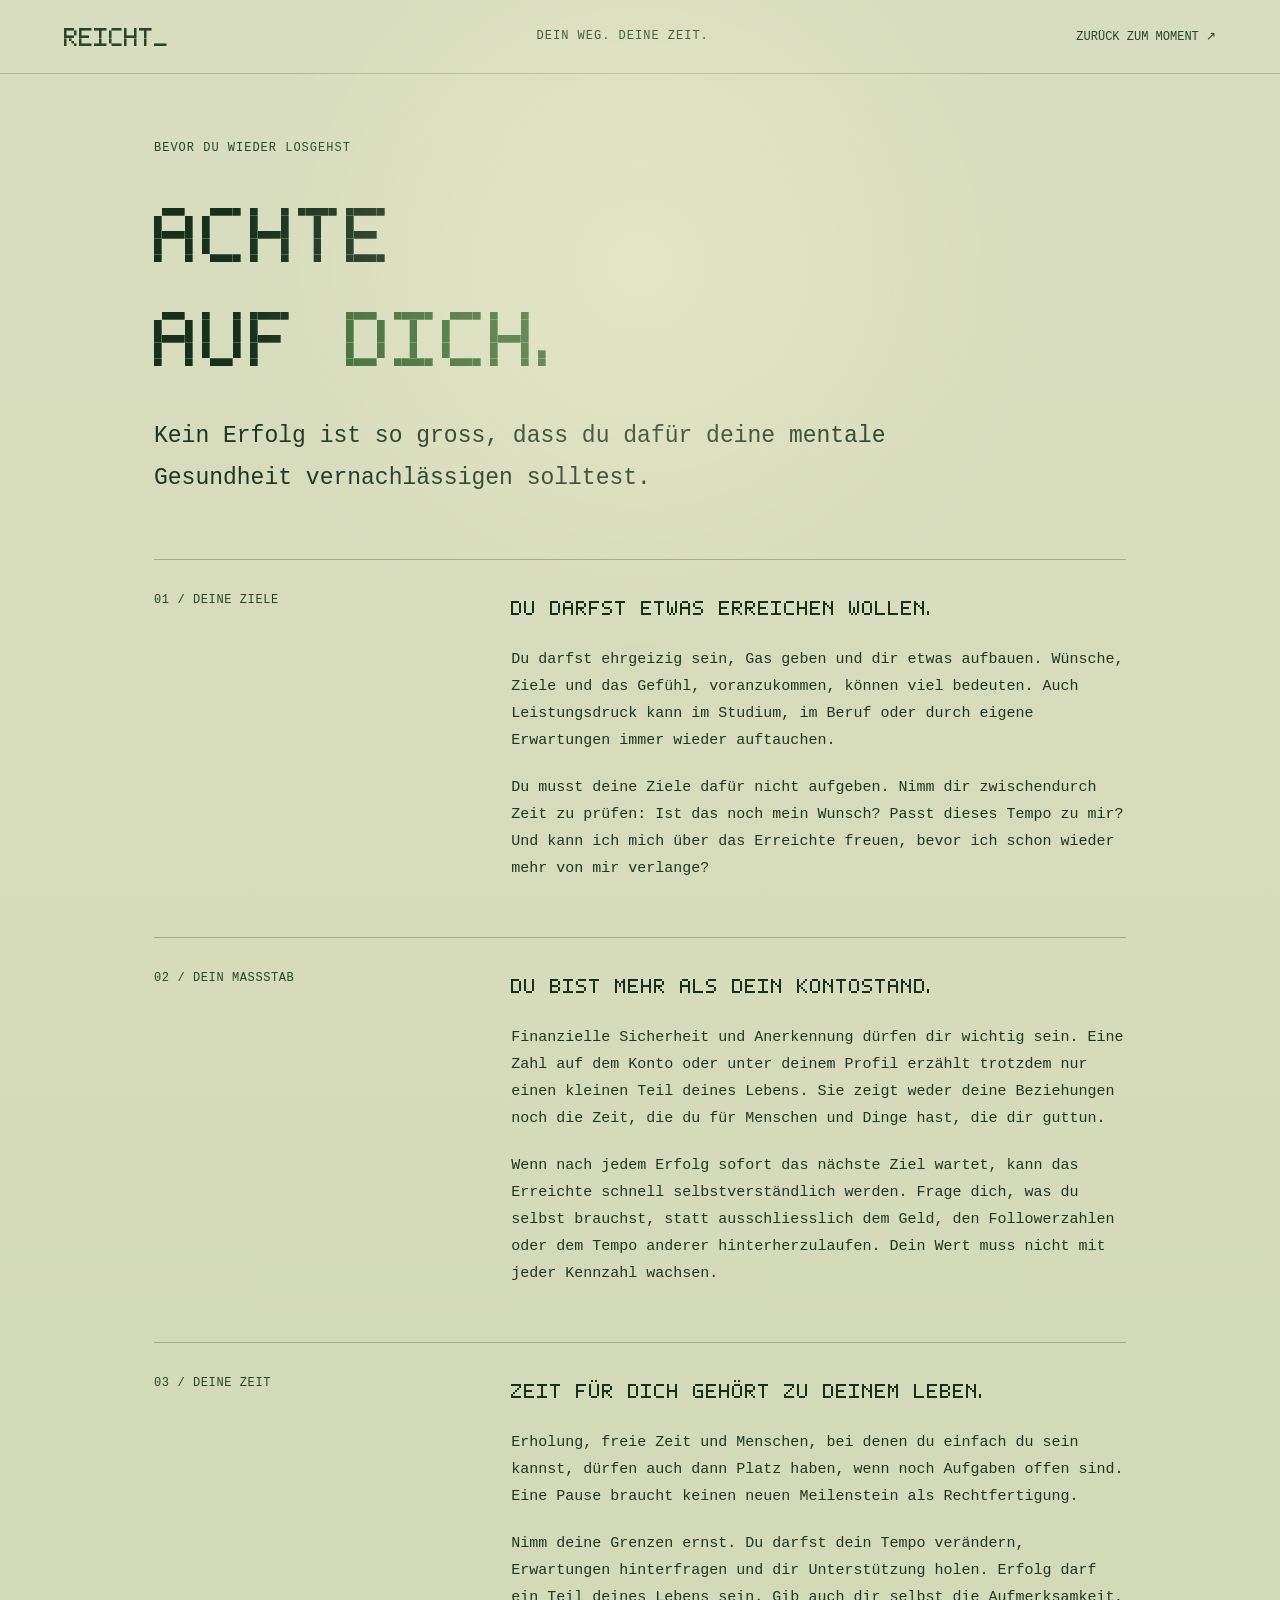
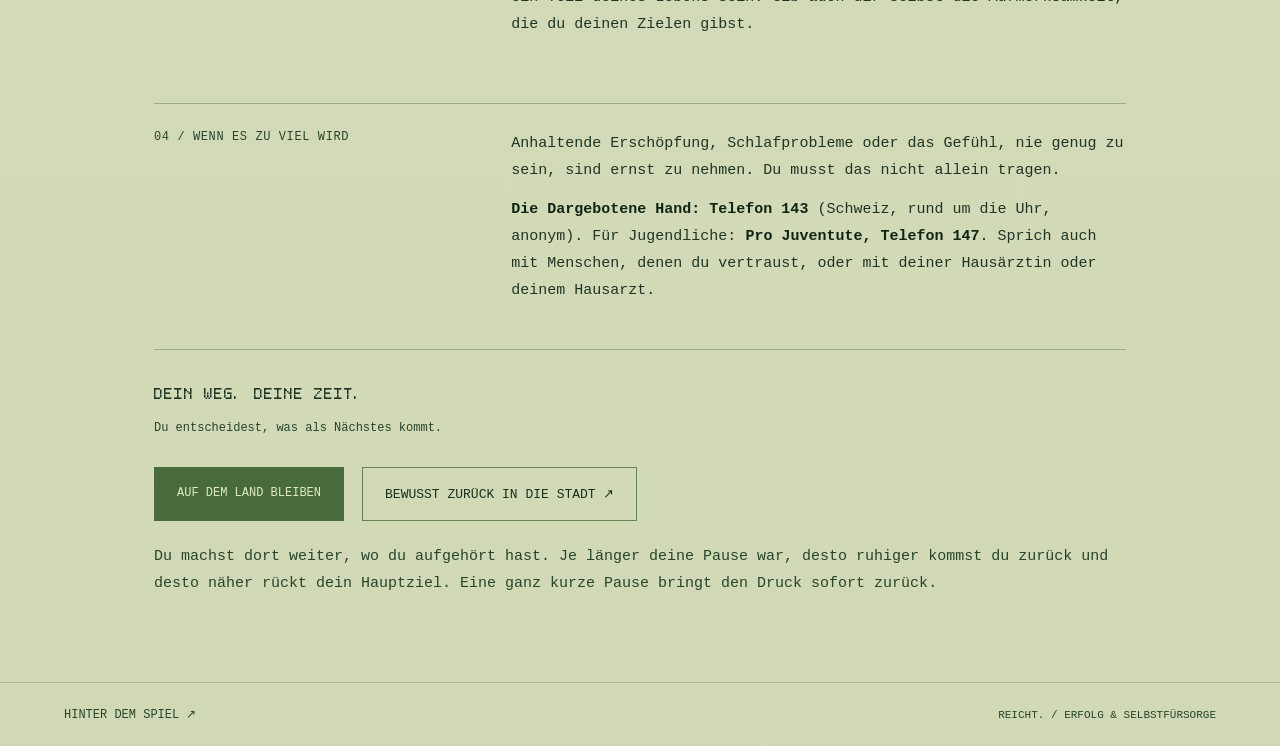
==== commit 2ac40cb7: "mm" ====
--- a/achtsam.html
+++ b/achtsam.html
@@ -1,4 +1,4 @@
-<!doctype html><html lang="de-CH"><head><meta charset="utf-8"><meta name="viewport" content="width=device-width,initial-scale=1"><meta name="theme-color" content="#d8ddbf"><title>Achte auf dich. — REICHT.</title><link rel="icon" href="favicon-r.svg?v=2" type="image/svg+xml"><link rel="icon" href="favicon-32.png?v=2" type="image/png" sizes="32x32"><link rel="shortcut icon" href="favicon.ico?v=2"><link rel="apple-touch-icon" href="apple-touch-icon.png?v=2"><link rel="stylesheet" href="style.css"><link rel="stylesheet" href="fx.css"><script src="achtsam.js" defer></script><script src="site.js" defer></script></head>
+<!doctype html><html lang="de-CH"><head><meta charset="utf-8"><meta name="viewport" content="width=device-width,initial-scale=1"><meta name="theme-color" content="#d8ddbf"><title>Achte auf dich. — REICHT.</title><link rel="icon" href="favicon-r.svg?v=2" type="image/svg+xml"><link rel="icon" href="favicon-32.png?v=2" type="image/png" sizes="32x32"><link rel="shortcut icon" href="favicon.ico?v=2"><link rel="apple-touch-icon" href="apple-touch-icon.png?v=2"><link rel="stylesheet" href="style.css?v=19"><link rel="stylesheet" href="fx.css?v=19"><link rel="stylesheet" href="legible.css?v=19"><script src="achtsam.js?v=19" defer></script><script src="site.js?v=19" defer></script></head>
 <body class="care-page"><header><a class="wordmark" href="index.html">REICHT<span>_</span></a><span class="micro">DEIN WEG. DEINE ZEIT.</span><a href="spielen.html">ZURÜCK ZUM MOMENT ↗</a></header><main class="care-content"><span class="care-kicker">BEVOR DU WIEDER LOSGEHST</span><h1>ACHTE<br>AUF <em>DICH.</em></h1><p class="care-lead">Kein Erfolg ist so gross, dass du dafür deine mentale Gesundheit vernachlässigen solltest.</p>
 <section class="care-section"><span>01 / DEINE ZIELE</span><div><h2>DU DARFST ETWAS ERREICHEN WOLLEN.</h2><p>Du darfst ehrgeizig sein, Gas geben und dir etwas aufbauen. Wünsche, Ziele und das Gefühl, voranzukommen, können viel bedeuten. Auch Leistungsdruck kann im Studium, im Beruf oder durch eigene Erwartungen immer wieder auftauchen.</p><p>Du musst deine Ziele dafür nicht aufgeben. Nimm dir zwischendurch Zeit zu prüfen: Ist das noch mein Wunsch? Passt dieses Tempo zu mir? Und kann ich mich über das Erreichte freuen, bevor ich schon wieder mehr von mir verlange?</p></div></section>
 <section class="care-section"><span>02 / DEIN MASSSTAB</span><div><h2>DU BIST MEHR ALS DEIN KONTOSTAND.</h2><p>Finanzielle Sicherheit und Anerkennung dürfen dir wichtig sein. Eine Zahl auf dem Konto oder unter deinem Profil erzählt trotzdem nur einen kleinen Teil deines Lebens. Sie zeigt weder deine Beziehungen noch die Zeit, die du für Menschen und Dinge hast, die dir guttun.</p><p>Wenn nach jedem Erfolg sofort das nächste Ziel wartet, kann das Erreichte schnell selbstverständlich werden. Frage dich, was du selbst brauchst, statt ausschliesslich dem Geld, den Followerzahlen oder dem Tempo anderer hinterherzulaufen. Dein Wert muss nicht mit jeder Kennzahl wachsen.</p></div></section>
--- a/style.css
+++ b/style.css
@@ -1,21 +1,21 @@
-@font-face{font-family:Pixel;src:url('pixel.ttf') format('truetype');font-display:swap}*{box-sizing:border-box}html{background:#101211;color:#d5dac7;font-family:'Courier New',monospace;scroll-behavior:smooth}body{margin:0;--acid:#d5e952;--red:#ee684b;--muted:#858c76;--line:#353d31;--idle:0;--pressure:0;background:#101211;font-size:12px}button,a,input{-webkit-tap-highlight-color:transparent}button{font:inherit;color:inherit;cursor:pointer;border:1px solid var(--line);background:#171d17;border-radius:0}button:disabled{cursor:default}a{color:inherit;text-decoration:none}button:hover:not(:disabled),a:hover{color:var(--acid);border-color:var(--acid)}button:focus-visible,a:focus-visible,input:focus-visible{outline:2px solid var(--acid);outline-offset:4px}[hidden]{display:none!important}.scanlines{pointer-events:none;position:fixed;inset:0;z-index:40;opacity:.14;background:repeating-linear-gradient(transparent 0 3px,#000 3px 4px)}header,footer{display:flex;align-items:center;justify-content:space-between;gap:20px;padding:24px 5%;border-bottom:1px solid var(--line)}header a:not(.wordmark),footer,header button{font-size:10px}.wordmark{font-family:Pixel,monospace;font-size:25px;letter-spacing:-1px;line-height:1}.wordmark span{color:var(--acid)}.micro,.label,.eyebrow{font-size:9px;letter-spacing:1px;color:var(--muted);line-height:1.8}.signal-dot,.system-label i{display:inline-block;width:6px;height:6px;background:var(--acid);margin-right:10px}.start-page{max-width:1350px;padding:45px 5% 55px;margin:auto}.start-kicker{font-size:9px;letter-spacing:1px;color:var(--muted)}.title-screen{display:grid;grid-template-columns:1.15fr 1fr;align-items:center;margin-top:30px;gap:50px}h1,h2,h3,p{margin-top:0}h1{font-family:Pixel,monospace;font-size:clamp(45px,6.3vw,88px);line-height:1.3;font-weight:400;letter-spacing:-2px;margin-bottom:22px}h1 em{font-style:normal;color:var(--acid)}.title-screen p{font-size:14px;color:#909b85;line-height:1.9}.title-art{height:340px;position:relative;overflow:hidden;border-bottom:8px solid #475238;background:linear-gradient(transparent,#222b23)}.pixel-moon{position:absolute;right:15%;top:6%;width:65px;height:65px;background:#d4da9d;box-shadow:8px 0 #d4da9d,-8px 0 #d4da9d,0 8px #d4da9d,0 -8px #d4da9d}.title-building{position:absolute;bottom:0;width:23%;background-color:#323d31;background-image:repeating-linear-gradient(0deg,transparent 0 15px,#151c17 15px 21px),repeating-linear-gradient(90deg,#8b9852 0 8px,#303c2e 8px 19px);border:8px solid #1b251f;border-bottom:0;box-shadow:12px 0 #121c18}.title-building.b1{left:2%;height:110px}.title-building.b2{left:26%;height:200px}.title-building.b3{left:51%;height:150px}.title-building.b4{left:76%;height:270px}.title-art>span{position:absolute;bottom:18px;left:12px;right:12px;font-size:8px;padding:11px;color:var(--acid);background:#101610}.how-to{margin-top:30px;border-top:1px solid var(--line);padding-top:28px}.instructions{display:grid;grid-template-columns:repeat(3,1fr);gap:35px}.instructions article>span{font-size:8px;color:var(--acid)}.instructions h2{font-family:Pixel,monospace;font-size:14px;font-weight:400;margin:15px 0;line-height:1.7}.instructions p{font-size:11px;line-height:1.9;color:#909b85;max-width:300px}.launch-row{display:flex;align-items:center;gap:25px;margin-top:25px}.primary-button,.dark-button{background:var(--acid);color:#192015;padding:20px 25px;border:0;box-shadow:4px 4px #586333;font-size:11px}.primary-button:hover,.dark-button:hover{background:#e5f37d;color:#111!important}.primary-button>span{margin-left:40px}.secondary-button{padding:18px 23px;background:none;border:1px solid #576446;font-size:10px}.launch-row .micro{margin-left:auto;font-size:8px}.resume-note{margin-top:28px;font-size:10px;color:var(--muted)}.resume-note button{margin-left:18px;padding:8px}footer{border-top:1px solid var(--line);border-bottom:0;font-size:8px;color:#737e69}footer a{font-size:9px}.idea-page{max-width:1200px;padding:65px 5%;margin:auto}.idea-page h1{font-size:clamp(38px,5.4vw,70px);margin:30px 0 65px}.idea-grid{display:grid;grid-template-columns:1fr 1.6fr;gap:65px;border-top:1px solid var(--line);padding-top:30px;margin-bottom:35px}.idea-grid h2{font-family:Pixel,monospace;line-height:1.7;font-weight:400;font-size:20px;margin-top:12px}.idea-grid p{font-size:13px;line-height:1.9;color:#9da78f}.idea-play{display:inline-block;margin-top:15px}.idea-page .label{color:var(--acid)}
+@font-face{font-family:Pixel;src:url('pixel.ttf') format('truetype');font-display:swap}*{box-sizing:border-box}html{background:#101211;color:#d5dac7;font-family:'Courier New',monospace;scroll-behavior:smooth}body{margin:0;--acid:#d5e952;--red:#ee684b;--muted:#858c76;--line:#353d31;--idle:0;--pressure:0;background:#101211;font-size:12px}button,a,input{-webkit-tap-highlight-color:transparent}button{font:inherit;color:inherit;cursor:pointer;border:1px solid var(--line);background:#171d17;border-radius:0}button:disabled{cursor:default}a{color:inherit;text-decoration:none}button:hover:not(:disabled),a:hover{color:var(--acid);border-color:var(--acid)}button:focus-visible,a:focus-visible,input:focus-visible{outline:2px solid var(--acid);outline-offset:4px}[hidden]{display:none!important}.scanlines{pointer-events:none;position:fixed;inset:0;z-index:40;opacity:.14;background:repeating-linear-gradient(transparent 0 3px,#000 3px 4px)}header,footer{display:flex;align-items:center;justify-content:space-between;gap:20px;padding:24px 5%;border-bottom:1px solid var(--line)}header a:not(.wordmark),footer,header button{font-size:12px}.wordmark{font-family:Pixel,monospace;font-size:25px;letter-spacing:-1px;line-height:1}.wordmark span{color:var(--acid)}.micro,.label,.eyebrow{font-size:12px;letter-spacing:1px;color:var(--muted);line-height:1.8}.signal-dot,.system-label i{display:inline-block;width:6px;height:6px;background:var(--acid);margin-right:10px}.start-page{max-width:1350px;padding:45px 5% 55px;margin:auto}.start-kicker{font-size:12px;letter-spacing:1px;color:var(--muted)}.title-screen{display:grid;grid-template-columns:1.15fr 1fr;align-items:center;margin-top:30px;gap:50px}h1,h2,h3,p{margin-top:0}h1{font-family:Pixel,monospace;font-size:clamp(45px,6.3vw,88px);line-height:1.3;font-weight:400;letter-spacing:-2px;margin-bottom:22px}h1 em{font-style:normal;color:var(--acid)}.title-screen p{font-size:14px;color:#909b85;line-height:1.9}.title-art{height:340px;position:relative;overflow:hidden;border-bottom:8px solid #475238;background:linear-gradient(transparent,#222b23)}.pixel-moon{position:absolute;right:15%;top:6%;width:65px;height:65px;background:#d4da9d;box-shadow:8px 0 #d4da9d,-8px 0 #d4da9d,0 8px #d4da9d,0 -8px #d4da9d}.title-building{position:absolute;bottom:0;width:23%;background-color:#323d31;background-image:repeating-linear-gradient(0deg,transparent 0 15px,#151c17 15px 21px),repeating-linear-gradient(90deg,#8b9852 0 8px,#303c2e 8px 19px);border:8px solid #1b251f;border-bottom:0;box-shadow:12px 0 #121c18}.title-building.b1{left:2%;height:110px}.title-building.b2{left:26%;height:200px}.title-building.b3{left:51%;height:150px}.title-building.b4{left:76%;height:270px}.title-art>span{position:absolute;bottom:18px;left:12px;right:12px;font-size:11px;padding:11px;color:var(--acid);background:#101610}.how-to{margin-top:30px;border-top:1px solid var(--line);padding-top:28px}.instructions{display:grid;grid-template-columns:repeat(3,1fr);gap:35px}.instructions article>span{font-size:11px;color:var(--acid)}.instructions h2{font-family:Pixel,monospace;font-size:14px;font-weight:400;margin:15px 0;line-height:1.7}.instructions p{font-size:11px;line-height:1.9;color:#909b85;max-width:300px}.launch-row{display:flex;align-items:center;gap:25px;margin-top:25px}.primary-button,.dark-button{background:var(--acid);color:#192015;padding:20px 25px;border:0;box-shadow:4px 4px #586333;font-size:11px}.primary-button:hover,.dark-button:hover{background:#e5f37d;color:#111!important}.primary-button>span{margin-left:40px}.secondary-button{padding:18px 23px;background:none;border:1px solid #576446;font-size:12px}.launch-row .micro{margin-left:auto;font-size:11px}.resume-note{margin-top:28px;font-size:12px;color:var(--muted)}.resume-note button{margin-left:18px;padding:8px}footer{border-top:1px solid var(--line);border-bottom:0;font-size:11px;color:#737e69}footer a{font-size:12px}.idea-page{max-width:1200px;padding:65px 5%;margin:auto}.idea-page h1{font-size:clamp(38px,5.4vw,70px);margin:30px 0 65px}.idea-grid{display:grid;grid-template-columns:1fr 1.6fr;gap:65px;border-top:1px solid var(--line);padding-top:30px;margin-bottom:35px}.idea-grid h2{font-family:Pixel,monospace;line-height:1.7;font-weight:400;font-size:20px;margin-top:12px}.idea-grid p{font-size:13px;line-height:1.9;color:#9da78f}.idea-play{display:inline-block;margin-top:15px}.idea-page .label{color:var(--acid)}
 /* A game screen, rather than a page with a game embedded. */
-.game-body{background:#111510}.game-header{height:51px;padding:0 25px;border-color:#39442e}.game-header .wordmark{font-size:20px}.game-header nav{display:flex;align-items:center;gap:22px}.game-header button{border:0;background:none;font-size:9px;padding:8px 0}.game-header #enough{color:var(--acid);border-bottom:1px solid #697a3b}.system-label{font-size:8px;letter-spacing:1px;color:#7d8b70}.system-label i{width:5px;height:5px}.game-shell{position:relative}.hud{display:grid;grid-template-columns:1fr 1fr 2.4fr 1.3fr;min-height:79px;border-bottom:1px solid #3a472e;background:#171e15}.hud>div{padding:13px 25px;border-right:1px solid #313d29;min-width:0}.hud>div:last-child{border:0}.hud span{display:block;font-size:7px;letter-spacing:1px;color:#8c9a7a}.hud strong{font-size:25px;letter-spacing:-1px;color:#d8e7bc;display:block;line-height:1.2;font-weight:400}.hud small{font-size:8px;color:#7b8e68;display:block;line-height:1.7}.hud .hud-mission strong{font-size:12px;letter-spacing:.3px;margin:6px 0 3px;color:var(--acid)}.hud .hud-mission small{font-size:9px;color:#b4bba8}.hud .hud-next strong{font-size:22px;margin-top:3px}.progress-track{height:3px;background:#303d25;margin-top:6px;overflow:hidden}.progress-track i{display:block;height:100%;width:0;background:var(--acid)}.pixel-stage{height:calc(100dvh - 308px);min-height:420px;position:relative;overflow:hidden;background:#0b1010;cursor:grab;touch-action:none;isolation:isolate}.pixel-stage.dragging{cursor:grabbing}#world{width:100%;height:100%;display:block;image-rendering:pixelated;image-rendering:crisp-edges}#darkness{position:absolute;inset:0;pointer-events:none;z-index:2;background:#03060b;opacity:calc(var(--idle)*.65);transition:opacity 1s}#rain{position:absolute;inset:0;pointer-events:none;z-index:1;opacity:calc(.05 + var(--pressure)*.16);background:repeating-linear-gradient(110deg,transparent 0 55px,#8e9f8e 55px 56px,transparent 56px 80px);animation:rain-fall 1s linear infinite}.map-top,.map-bottom{position:absolute;left:20px;right:20px;display:flex;justify-content:space-between;gap:15px;font-size:8px;letter-spacing:1px;pointer-events:none;z-index:6}.map-top{top:18px;color:#78856d}.map-top>span:first-child{color:var(--acid)}.map-bottom{bottom:15px;align-items:center;color:#869e6b;letter-spacing:.4px}.map-bottom>div{display:flex;gap:10px}.map-bottom button{pointer-events:auto;font-size:8px;padding:8px 12px;background:#111910e8;border-color:#4b6036;letter-spacing:.5px}#scene-caption{max-width:55%;line-height:1.6}.possessions{position:absolute;right:20px;top:45px;color:#b6c38c;font-size:8px;letter-spacing:.5px;z-index:4}.plots{position:absolute;inset:0;pointer-events:none;z-index:4;overflow:hidden}.plot{position:absolute;transform:translate(-50%,-100%);background:none;border:0;pointer-events:auto;padding:6px;text-align:center;min-width:70px;max-width:125px;color:#aab790;filter:drop-shadow(2px 2px 0 #050a07)}.plot .plot-icon{display:inline-block;width:20px;height:20px;background:#151f13;border:1px solid #5b6c3d;font-size:16px;line-height:17px;color:#a2b87c}.plot-name{display:block;font-size:7px;text-transform:uppercase;letter-spacing:.2px;line-height:1.4;margin-top:4px;max-width:110px;background:#0d150bd9;padding:3px 5px}.plot-cost{display:block;font-size:7px;line-height:1.4;color:#8d9d77;background:#0d150bd9}.plot.affordable .plot-icon{color:#111b0b;background:var(--acid);border-color:var(--acid);box-shadow:0 0 0 3px #adce3f17;animation:marker-bob 1.5s steps(2) infinite}.plot.affordable .plot-name,.plot.affordable .plot-cost{color:#d5e8a0}.plot:hover{z-index:10}.plot:hover .plot-name{background:var(--acid);color:#10170c}.plot:hover .plot-icon{background:var(--acid);color:#10170c}.plot.affordable .plot-name:before{content:'↗ '}.plot.selected{z-index:10}.command-bar{height:80px;display:flex;align-items:stretch;background:#182113;border-top:2px solid #5b7435;border-bottom:1px solid #3b4b2d;position:relative;z-index:10}.work-button{width:300px;flex-shrink:0;background:var(--acid);border:0;border-right:6px solid #849b3f;color:#19200f;padding:12px 20px;display:grid;grid-template-columns:1fr 25px;text-align:left}.work-button>span{font-family:Pixel,monospace;font-size:24px;line-height:1.2}.work-button>strong{font-size:32px;line-height:1}.work-button>small{font-size:8px;grid-column:1/-1;align-self:end;font-weight:700}.work-button:hover{background:#e8f88c;color:#111!important}.work-button:active{padding-top:15px;background:#bdd136}.pressure-command{display:flex;flex-direction:column;justify-content:center;flex:1;padding:15px 25px;min-width:0}.pressure-command>span{font-size:10px;line-height:1.7;letter-spacing:.5px;color:#b5c58d}.pressure-track{height:2px;background:#303f26;margin-top:9px}.pressure-track>i{display:block;height:100%;background:var(--red);width:0;transition:width .4s}.audio-controls{display:flex;align-items:center;gap:10px;padding:0 20px;color:#79896a;font-size:8px}.audio-controls input{width:75px;accent-color:var(--acid);height:24px}.audio-controls button{font-size:8px;padding:8px;background:none}.feed-strip{height:49px;display:flex;background:#0e140e;overflow:hidden;border-bottom:1px solid var(--line)}.feed-label{padding:15px 18px;min-width:108px;flex-shrink:0;color:var(--acid);font-size:8px;border-right:1px solid var(--line)}.feed-label i{font-style:normal;color:#667952;margin-left:5px}.feed{display:flex;align-items:center;overflow:auto;scrollbar-width:none;gap:0;flex:1}.feed-card{border-right:1px solid #2e3b24;padding:0 20px;min-width:270px;max-width:440px;display:flex;flex-direction:column;gap:3px;flex-shrink:0}.feed-card h3{font-size:9px;color:#b6c794;font-weight:400;margin:0}.feed-card p{font-size:7px;color:#7f9069;margin:0;max-width:420px;white-space:nowrap;overflow:hidden;text-overflow:ellipsis}.feed-card .feed-source{display:none}.feed-card.milestone-card h3{color:var(--red)}.game-footer{height:49px;padding:0 20px;color:#58664d;font-size:7px;border:0}.game-footer a,.game-footer button{font-size:7px;background:none;border:0;color:#7c8c68;padding:6px}.game-footer>span{font-size:7px;letter-spacing:1px}.build-menu{position:fixed;right:18px;top:70px;bottom:75px;width:min(700px,calc(100% - 36px));background:#10180ff7;border:2px solid #80964b;box-shadow:8px 8px #0009;z-index:25;overflow:auto;padding:24px;scrollbar-color:#7c9445 #14200f}.build-head{display:flex;align-items:center;justify-content:space-between;gap:15px}.build-head h2{font-family:Pixel,monospace;font-size:16px;line-height:1.8;font-weight:400;color:var(--acid);margin:10px 0}.build-head button{background:none;font-size:8px;padding:10px}.category-tabs{display:flex;gap:22px;border-bottom:1px solid #3d4d2d;margin:15px 0 20px}.category-tabs button{border:0;background:none;color:#7c8c68;font-size:9px;padding:12px 0;border-bottom:2px solid transparent}.category-tabs button.active{color:var(--acid);border-color:var(--acid)}.products{display:grid;grid-template-columns:repeat(2,1fr);gap:12px}.product{background:#182314;border:1px solid #3b502c;padding:16px;position:relative;display:flex;flex-direction:column;min-height:210px}.product-top{display:flex;justify-content:space-between;color:#6c8555;font-size:7px;letter-spacing:.6px}.product h3{font-family:Pixel,monospace;font-weight:400;font-size:14px;line-height:1.6;color:#b5ce89;margin:15px 0 8px}.product p{font-size:9px;line-height:1.6;color:#90a278;margin:0 0 12px}.product .owned-label{font-size:8px;color:#748d5e;border-bottom:1px solid #34462a;padding-bottom:10px;margin-bottom:10px}.product-effect{font-size:7px;color:#758f5d;margin-bottom:15px;line-height:1.7}.buy{display:flex;align-items:center;justify-content:space-between;font-size:8px;padding:12px;background:#c7dc59;border:0;color:#17200c;margin-top:auto}.buy:disabled{background:#273721;color:#688052}.product .buy:not(:disabled):hover{background:#e4f68a;color:#17200c}#discovery{margin-top:20px;font-size:8px;text-align:center}#floaters{position:absolute;inset:45px 0 50px;pointer-events:none;z-index:5;overflow:hidden}.coin{position:absolute;left:50%;top:50%;color:#d6ec61;background:#111a0e;font-size:10px;padding:5px;animation:coin 1s steps(5) forwards}.temptation{position:absolute;background:#18220ff5;border:1px solid #8eaa51;box-shadow:4px 4px #0008;padding:10px 13px;max-width:220px;animation:message-in .2s steps(2)}.temptation small{display:block;font-size:6px;color:#8ca15f;margin-bottom:6px}.temptation strong{font-family:Pixel,monospace;font-size:10px;line-height:1.7;font-weight:400;color:#d6dfb0}.announcement{position:absolute;left:50%;top:16%;transform:translateX(-50%);width:min(480px,85%);padding:18px 22px;background:#cfdc66;border:3px solid #e1ed88;box-shadow:7px 7px #0008;color:#1c2611;z-index:12;pointer-events:none;animation:message-in .2s steps(2)}.announcement>span{font-size:7px;letter-spacing:1px}.announcement>strong{font-family:Pixel,monospace;font-size:20px;line-height:1.6;display:block;margin:10px 0}.announcement>p{font-size:10px;line-height:1.7;margin:0}.overloaded .command-bar{border-top-color:var(--red)}.overloaded .work-button{background:var(--red);border-right-color:#9e4435;animation:urge .7s steps(2) infinite}.overloaded .pressure-command>span{color:var(--red)}.overloaded #world{animation:camera-stress .5s steps(2) infinite}.very-overloaded .temptation{background:#c5543c;border-color:#fc8f64}.very-overloaded .temptation small,.very-overloaded .temptation strong{color:#170f0b}.very-overloaded .hud-mission strong{color:var(--red)}.very-overloaded .announcement{background:#ea6c49;border-color:#f6a066}.very-overloaded .map-top #pace{color:#e77350}.idle-world .map-top #pace{color:#8e6b6f}.idle-world #scene-caption{color:#9f7e8b}.idle-world .command-bar{border-top-color:#645063}.idle-world .pressure-command>span{color:#aa849a}.ending{max-width:1100px;padding:65px 5% 80px;margin:auto;min-height:85vh}.ending h1{font-size:clamp(50px,7vw,90px);line-height:1.3;margin-top:25px}.ending-copy{max-width:700px;font-size:14px;line-height:1.9;color:#a2ad94}.stats{display:grid;grid-template-columns:repeat(3,1fr);gap:25px;border-block:1px solid var(--line);padding:30px 0;margin:35px 0}.stats strong{font-family:Pixel,monospace;color:var(--acid);font-size:35px;display:block;font-weight:400;margin-bottom:15px}.stats span{font-size:9px;color:#839273}.reflection{font-size:15px;line-height:1.9;max-width:750px;color:#b5be9d;border-left:3px solid #c1d750;padding-left:22px;margin-bottom:40px}.section-heading{display:flex;align-items:end;justify-content:space-between;gap:20px}.section-heading h2{font-family:Pixel,monospace;font-size:20px;font-weight:400;line-height:1.7;margin-top:10px}.section-heading p{color:#8b9a76;font-size:10px}.keeps{display:flex;flex-wrap:wrap;gap:10px;margin:20px 0}.keep{padding:14px 18px;font-size:10px}.keep[aria-pressed=true]{background:#a8bd4c;color:#18210c;border-color:#c1d750}.ending-actions{display:flex;gap:25px;align-items:center;flex-wrap:wrap;margin:35px 0 25px}.text-button{background:none;border:0;font-size:10px;padding:10px 0}.ending-footnote{font-size:9px;color:#6b7c5b;line-height:1.8}.finished .game-header .system-label{opacity:0}.finished .pixel-stage{display:none}#toast{position:fixed;z-index:50;bottom:24px;left:50%;transform:translateX(-50%);padding:15px 20px;max-width:90%;background:#c9de58;color:#14200d;font-size:10px;line-height:1.7;box-shadow:4px 4px #0007;opacity:0;pointer-events:none}#toast.visible{opacity:1}.low-motion *, .low-motion *:before,.low-motion *:after{animation:none!important;transition:none!important;scroll-behavior:auto!important}@keyframes rain-fall{to{background-position:-80px 120px}}@keyframes marker-bob{50%{translate:0 -3px}}@keyframes coin{to{translate:0 -45px;opacity:0}}@keyframes message-in{from{opacity:0;translate:5px 4px}to{opacity:1;translate:0 0}}@keyframes urge{50%{filter:brightness(1.08)}}@keyframes camera-stress{0%,100%{translate:0 0}25%{translate:3px -1px}75%{translate:-3px 2px}}
+.game-body{background:#111510}.game-header{height:51px;padding:0 25px;border-color:#39442e}.game-header .wordmark{font-size:20px}.game-header nav{display:flex;align-items:center;gap:22px}.game-header button{border:0;background:none;font-size:12px;padding:8px 0}.game-header #enough{color:var(--acid);border-bottom:1px solid #697a3b}.system-label{font-size:11px;letter-spacing:1px;color:#7d8b70}.system-label i{width:5px;height:5px}.game-shell{position:relative}.hud{display:grid;grid-template-columns:1fr 1fr 2.4fr 1.3fr;min-height:79px;border-bottom:1px solid #3a472e;background:#171e15}.hud>div{padding:13px 25px;border-right:1px solid #313d29;min-width:0}.hud>div:last-child{border:0}.hud span{display:block;font-size:10px;letter-spacing:1px;color:#8c9a7a}.hud strong{font-size:25px;letter-spacing:-1px;color:#d8e7bc;display:block;line-height:1.2;font-weight:400}.hud small{font-size:11px;color:#7b8e68;display:block;line-height:1.7}.hud .hud-mission strong{font-size:12px;letter-spacing:.3px;margin:6px 0 3px;color:var(--acid)}.hud .hud-mission small{font-size:12px;color:#b4bba8}.hud .hud-next strong{font-size:22px;margin-top:3px}.progress-track{height:3px;background:#303d25;margin-top:6px;overflow:hidden}.progress-track i{display:block;height:100%;width:0;background:var(--acid)}.pixel-stage{height:calc(100dvh - 308px);min-height:420px;position:relative;overflow:hidden;background:#0b1010;cursor:grab;touch-action:none;isolation:isolate}.pixel-stage.dragging{cursor:grabbing}#world{width:100%;height:100%;display:block;image-rendering:pixelated;image-rendering:crisp-edges}#darkness{position:absolute;inset:0;pointer-events:none;z-index:2;background:#03060b;opacity:calc(var(--idle)*.65);transition:opacity 1s}#rain{position:absolute;inset:0;pointer-events:none;z-index:1;opacity:calc(.05 + var(--pressure)*.16);background:repeating-linear-gradient(110deg,transparent 0 55px,#8e9f8e 55px 56px,transparent 56px 80px);animation:rain-fall 1s linear infinite}.map-top,.map-bottom{position:absolute;left:20px;right:20px;display:flex;justify-content:space-between;gap:15px;font-size:11px;letter-spacing:1px;pointer-events:none;z-index:6}.map-top{top:18px;color:#78856d}.map-top>span:first-child{color:var(--acid)}.map-bottom{bottom:15px;align-items:center;color:#869e6b;letter-spacing:.4px}.map-bottom>div{display:flex;gap:10px}.map-bottom button{pointer-events:auto;font-size:11px;padding:8px 12px;background:#111910e8;border-color:#4b6036;letter-spacing:.5px}#scene-caption{max-width:55%;line-height:1.6}.possessions{position:absolute;right:20px;top:45px;color:#b6c38c;font-size:11px;letter-spacing:.5px;z-index:4}.plots{position:absolute;inset:0;pointer-events:none;z-index:4;overflow:hidden}.plot{position:absolute;transform:translate(-50%,-100%);background:none;border:0;pointer-events:auto;padding:6px;text-align:center;min-width:70px;max-width:125px;color:#aab790;filter:drop-shadow(2px 2px 0 #050a07)}.plot .plot-icon{display:inline-block;width:20px;height:20px;background:#151f13;border:1px solid #5b6c3d;font-size:16px;line-height:17px;color:#a2b87c}.plot-name{display:block;font-size:10px;text-transform:uppercase;letter-spacing:.2px;line-height:1.4;margin-top:4px;max-width:110px;background:#0d150bd9;padding:3px 5px}.plot-cost{display:block;font-size:10px;line-height:1.4;color:#8d9d77;background:#0d150bd9}.plot.affordable .plot-icon{color:#111b0b;background:var(--acid);border-color:var(--acid);box-shadow:0 0 0 3px #adce3f17;animation:marker-bob 1.5s steps(2) infinite}.plot.affordable .plot-name,.plot.affordable .plot-cost{color:#d5e8a0}.plot:hover{z-index:10}.plot:hover .plot-name{background:var(--acid);color:#10170c}.plot:hover .plot-icon{background:var(--acid);color:#10170c}.plot.affordable .plot-name:before{content:'↗ '}.plot.selected{z-index:10}.command-bar{height:80px;display:flex;align-items:stretch;background:#182113;border-top:2px solid #5b7435;border-bottom:1px solid #3b4b2d;position:relative;z-index:10}.work-button{width:300px;flex-shrink:0;background:var(--acid);border:0;border-right:6px solid #849b3f;color:#19200f;padding:12px 20px;display:grid;grid-template-columns:1fr 25px;text-align:left}.work-button>span{font-family:Pixel,monospace;font-size:24px;line-height:1.2}.work-button>strong{font-size:32px;line-height:1}.work-button>small{font-size:11px;grid-column:1/-1;align-self:end;font-weight:700}.work-button:hover{background:#e8f88c;color:#111!important}.work-button:active{padding-top:15px;background:#bdd136}.pressure-command{display:flex;flex-direction:column;justify-content:center;flex:1;padding:15px 25px;min-width:0}.pressure-command>span{font-size:12px;line-height:1.7;letter-spacing:.5px;color:#b5c58d}.pressure-track{height:2px;background:#303f26;margin-top:9px}.pressure-track>i{display:block;height:100%;background:var(--red);width:0;transition:width .4s}.audio-controls{display:flex;align-items:center;gap:10px;padding:0 20px;color:#79896a;font-size:11px}.audio-controls input{width:75px;accent-color:var(--acid);height:24px}.audio-controls button{font-size:11px;padding:8px;background:none}.feed-strip{height:49px;display:flex;background:#0e140e;overflow:hidden;border-bottom:1px solid var(--line)}.feed-label{padding:15px 18px;min-width:108px;flex-shrink:0;color:var(--acid);font-size:11px;border-right:1px solid var(--line)}.feed-label i{font-style:normal;color:#667952;margin-left:5px}.feed{display:flex;align-items:center;overflow:auto;scrollbar-width:none;gap:0;flex:1}.feed-card{border-right:1px solid #2e3b24;padding:0 20px;min-width:270px;max-width:440px;display:flex;flex-direction:column;gap:3px;flex-shrink:0}.feed-card h3{font-size:12px;color:#b6c794;font-weight:400;margin:0}.feed-card p{font-size:10px;color:#7f9069;margin:0;max-width:420px;white-space:nowrap;overflow:hidden;text-overflow:ellipsis}.feed-card .feed-source{display:none}.feed-card.milestone-card h3{color:var(--red)}.game-footer{height:49px;padding:0 20px;color:#58664d;font-size:10px;border:0}.game-footer a,.game-footer button{font-size:10px;background:none;border:0;color:#7c8c68;padding:6px}.game-footer>span{font-size:10px;letter-spacing:1px}.build-menu{position:fixed;right:18px;top:70px;bottom:75px;width:min(700px,calc(100% - 36px));background:#10180ff7;border:2px solid #80964b;box-shadow:8px 8px #0009;z-index:25;overflow:auto;padding:24px;scrollbar-color:#7c9445 #14200f}.build-head{display:flex;align-items:center;justify-content:space-between;gap:15px}.build-head h2{font-family:Pixel,monospace;font-size:16px;line-height:1.8;font-weight:400;color:var(--acid);margin:10px 0}.build-head button{background:none;font-size:11px;padding:10px}.category-tabs{display:flex;gap:22px;border-bottom:1px solid #3d4d2d;margin:15px 0 20px}.category-tabs button{border:0;background:none;color:#7c8c68;font-size:12px;padding:12px 0;border-bottom:2px solid transparent}.category-tabs button.active{color:var(--acid);border-color:var(--acid)}.products{display:grid;grid-template-columns:repeat(2,1fr);gap:12px}.product{background:#182314;border:1px solid #3b502c;padding:16px;position:relative;display:flex;flex-direction:column;min-height:210px}.product-top{display:flex;justify-content:space-between;color:#6c8555;font-size:10px;letter-spacing:.6px}.product h3{font-family:Pixel,monospace;font-weight:400;font-size:14px;line-height:1.6;color:#b5ce89;margin:15px 0 8px}.product p{font-size:12px;line-height:1.6;color:#90a278;margin:0 0 12px}.product .owned-label{font-size:11px;color:#748d5e;border-bottom:1px solid #34462a;padding-bottom:10px;margin-bottom:10px}.product-effect{font-size:10px;color:#758f5d;margin-bottom:15px;line-height:1.7}.buy{display:flex;align-items:center;justify-content:space-between;font-size:11px;padding:12px;background:#c7dc59;border:0;color:#17200c;margin-top:auto}.buy:disabled{background:#273721;color:#688052}.product .buy:not(:disabled):hover{background:#e4f68a;color:#17200c}#discovery{margin-top:20px;font-size:11px;text-align:center}#floaters{position:absolute;inset:45px 0 50px;pointer-events:none;z-index:5;overflow:hidden}.coin{position:absolute;left:50%;top:50%;color:#d6ec61;background:#111a0e;font-size:12px;padding:5px;animation:coin 1s steps(5) forwards}.temptation{position:absolute;background:#18220ff5;border:1px solid #8eaa51;box-shadow:4px 4px #0008;padding:10px 13px;max-width:220px;animation:message-in .2s steps(2)}.temptation small{display:block;font-size:10px;color:#8ca15f;margin-bottom:6px}.temptation strong{font-family:Pixel,monospace;font-size:12px;line-height:1.7;font-weight:400;color:#d6dfb0}.announcement{position:absolute;left:50%;top:16%;transform:translateX(-50%);width:min(480px,85%);padding:18px 22px;background:#cfdc66;border:3px solid #e1ed88;box-shadow:7px 7px #0008;color:#1c2611;z-index:12;pointer-events:none;animation:message-in .2s steps(2)}.announcement>span{font-size:10px;letter-spacing:1px}.announcement>strong{font-family:Pixel,monospace;font-size:20px;line-height:1.6;display:block;margin:10px 0}.announcement>p{font-size:12px;line-height:1.7;margin:0}.overloaded .command-bar{border-top-color:var(--red)}.overloaded .work-button{background:var(--red);border-right-color:#9e4435;animation:urge .7s steps(2) infinite}.overloaded .pressure-command>span{color:var(--red)}.overloaded #world{animation:camera-stress .5s steps(2) infinite}.very-overloaded .temptation{background:#c5543c;border-color:#fc8f64}.very-overloaded .temptation small,.very-overloaded .temptation strong{color:#170f0b}.very-overloaded .hud-mission strong{color:var(--red)}.very-overloaded .announcement{background:#ea6c49;border-color:#f6a066}.very-overloaded .map-top #pace{color:#e77350}.idle-world .map-top #pace{color:#8e6b6f}.idle-world #scene-caption{color:#9f7e8b}.idle-world .command-bar{border-top-color:#645063}.idle-world .pressure-command>span{color:#aa849a}.ending{max-width:1100px;padding:65px 5% 80px;margin:auto;min-height:85vh}.ending h1{font-size:clamp(50px,7vw,90px);line-height:1.3;margin-top:25px}.ending-copy{max-width:700px;font-size:14px;line-height:1.9;color:#a2ad94}.stats{display:grid;grid-template-columns:repeat(3,1fr);gap:25px;border-block:1px solid var(--line);padding:30px 0;margin:35px 0}.stats strong{font-family:Pixel,monospace;color:var(--acid);font-size:35px;display:block;font-weight:400;margin-bottom:15px}.stats span{font-size:12px;color:#839273}.reflection{font-size:15px;line-height:1.9;max-width:750px;color:#b5be9d;border-left:3px solid #c1d750;padding-left:22px;margin-bottom:40px}.section-heading{display:flex;align-items:end;justify-content:space-between;gap:20px}.section-heading h2{font-family:Pixel,monospace;font-size:20px;font-weight:400;line-height:1.7;margin-top:10px}.section-heading p{color:#8b9a76;font-size:12px}.keeps{display:flex;flex-wrap:wrap;gap:10px;margin:20px 0}.keep{padding:14px 18px;font-size:12px}.keep[aria-pressed=true]{background:#a8bd4c;color:#18210c;border-color:#c1d750}.ending-actions{display:flex;gap:25px;align-items:center;flex-wrap:wrap;margin:35px 0 25px}.text-button{background:none;border:0;font-size:12px;padding:10px 0}.ending-footnote{font-size:12px;color:#6b7c5b;line-height:1.8}.finished .game-header .system-label{opacity:0}.finished .pixel-stage{display:none}#toast{position:fixed;z-index:50;bottom:24px;left:50%;transform:translateX(-50%);padding:15px 20px;max-width:90%;background:#c9de58;color:#14200d;font-size:12px;line-height:1.7;box-shadow:4px 4px #0007;opacity:0;pointer-events:none}#toast.visible{opacity:1}.low-motion *, .low-motion *:before,.low-motion *:after{animation:none!important;transition:none!important;scroll-behavior:auto!important}@keyframes rain-fall{to{background-position:-80px 120px}}@keyframes marker-bob{50%{translate:0 -3px}}@keyframes coin{to{translate:0 -45px;opacity:0}}@keyframes message-in{from{opacity:0;translate:5px 4px}to{opacity:1;translate:0 0}}@keyframes urge{50%{filter:brightness(1.08)}}@keyframes camera-stress{0%,100%{translate:0 0}25%{translate:3px -1px}75%{translate:-3px 2px}}
 @media(min-width:1700px){.pixel-stage{min-height:600px}.game-header{padding-inline:35px}}
-@media(max-width:1000px){.system-label{display:none}.hud{grid-template-columns:1fr 1fr 2fr 1fr}.hud>div{padding-inline:15px}.hud .hud-mission strong{font-size:10px}.hud .hud-mission small{font-size:8px}.work-button{width:255px}.pressure-command{padding-inline:18px}.pressure-command>span{font-size:8px}.audio-controls{gap:6px;padding-inline:12px}.audio-controls input{width:60px}.title-art{height:300px}.title-screen{gap:25px}.launch-row .micro{display:none}.idea-grid{gap:35px}}
-@media(max-width:700px){header,footer{padding:20px 22px}header>.micro{display:none}.wordmark{font-size:22px}.start-page{padding:30px 22px}.title-screen{display:block}.title-screen h1{font-size:clamp(45px,10.5vw,75px)}.title-art{height:180px;margin:25px 0 0}.title-building.b4{height:160px}.title-building.b2{height:120px}.title-building.b3{height:85px}.title-building.b1{height:65px}.pixel-moon{width:40px;height:40px;top:15px;right:14%}.title-art>span{font-size:7px;max-width:240px;bottom:8px}.instructions{grid-template-columns:1fr;gap:20px}.instructions p{max-width:100%}.instructions h2{font-size:14px;margin:10px 0}.launch-row{flex-wrap:wrap;gap:18px}.launch-row>button{width:100%}.primary-button{display:flex;justify-content:space-between}.idea-page{padding:45px 22px}.idea-page h1{font-size:40px;letter-spacing:-1px;line-height:1.5;margin-bottom:40px}.idea-grid{grid-template-columns:1fr;gap:12px}.idea-grid h2{font-size:18px}.idea-grid p{font-size:12px}.game-header{height:48px;padding:0 12px;gap:10px}.game-header .wordmark{font-size:16px}.game-header nav{gap:15px}.game-header nav a{display:none}.game-header button{font-size:8px}.hud{grid-template-columns:1fr 1fr 1.15fr;min-height:119px}.hud>div{padding:10px 12px}.hud .hud-mission{grid-column:1/-1;grid-row:2;border-top:1px solid #303c27;border-right:0;display:flex;gap:10px;align-items:center;min-height:40px}.hud .hud-mission>span{display:none}.hud .hud-mission strong{font-size:9px;margin:0;max-width:55%;line-height:1.6}.hud .hud-mission small{font-size:7px;max-width:45%;line-height:1.5}.hud .hud-next{grid-column:3;grid-row:1}.hud strong{font-size:23px}.hud span{font-size:6px;letter-spacing:.5px}.hud small{font-size:7px}.hud .hud-next strong{font-size:20px}.pixel-stage{height:calc(100dvh - 331px);min-height:400px}.map-top,.map-bottom{left:12px;right:12px;font-size:6px;letter-spacing:.4px}.map-top{top:12px}.map-top #pace{max-width:42%;text-align:right;line-height:1.6}.map-bottom{bottom:12px;gap:5px}.map-bottom button{font-size:7px;padding:8px}.map-bottom>div{gap:5px}.possessions{top:40px;right:12px;font-size:6px}.plot-name{font-size:6px;max-width:95px}.plot-cost{font-size:6px}.plot{max-width:105px;min-width:55px;padding:4px}.plot .plot-icon{width:18px;height:18px;font-size:14px;line-height:15px}.command-bar{height:95px;flex-wrap:wrap}.work-button{width:53%;height:64px;flex-shrink:0;padding:9px 12px}.work-button>span{font-size:21px}.work-button>strong{font-size:26px}.work-button>small{font-size:6px}.pressure-command{width:47%;height:64px;flex:none;padding:9px 12px}.pressure-command>span{font-size:7px;line-height:1.6}.pressure-track{margin-top:5px}.audio-controls{width:100%;height:28px;justify-content:flex-end;background:#111a0e;border-top:1px solid #314224;gap:10px;padding-inline:12px;font-size:7px}.audio-controls input{width:75px;height:18px}.audio-controls button{font-size:7px;padding:3px 8px}.feed-strip{height:39px}.feed-label{padding:12px;font-size:7px;min-width:85px}.feed-card{min-width:230px;padding-inline:12px}.feed-card h3{font-size:8px}.feed-card p{font-size:6px}.game-footer{height:30px;padding:0 12px}.game-footer>span{display:none}.game-footer a,.game-footer button{font-size:6px}.build-menu{top:55px;bottom:40px;right:10px;width:calc(100% - 20px);padding:16px}.build-head h2{font-size:12px;max-width:200px}.build-head button{font-size:6px;padding:8px}.build-head .micro{font-size:7px}.category-tabs{gap:18px}.category-tabs button{font-size:7px}.products{gap:8px}.product{padding:12px;min-height:235px}.product h3{font-size:11px}.product p{font-size:8px}.product-top{font-size:6px}.product .owned-label{font-size:7px;line-height:1.7}.product-effect{font-size:6px}.buy{font-size:7px;padding:10px 8px;gap:5px}.temptation{max-width:155px;padding:8px 10px}.temptation strong{font-size:8px}.temptation small{font-size:5px}.announcement{width:88%;padding:14px;top:13%}.announcement>strong{font-size:14px}.announcement>p{font-size:9px}.ending{padding:45px 22px}.ending h1{font-size:45px;letter-spacing:-1px}.ending-copy{font-size:12px}.stats{gap:15px;padding:22px 0}.stats strong{font-size:25px}.stats span{font-size:7px}.reflection{font-size:13px;padding-left:15px}.section-heading h2{font-size:16px}.section-heading p{display:none}.keep{font-size:9px;padding:12px}.ending-actions{gap:15px}.ending-actions .dark-button{width:100%;display:flex;justify-content:space-between}}
+@media(max-width:1000px){.system-label{display:none}.hud{grid-template-columns:1fr 1fr 2fr 1fr}.hud>div{padding-inline:15px}.hud .hud-mission strong{font-size:12px}.hud .hud-mission small{font-size:11px}.work-button{width:255px}.pressure-command{padding-inline:18px}.pressure-command>span{font-size:11px}.audio-controls{gap:6px;padding-inline:12px}.audio-controls input{width:60px}.title-art{height:300px}.title-screen{gap:25px}.launch-row .micro{display:none}.idea-grid{gap:35px}}
+@media(max-width:700px){header,footer{padding:20px 22px}header>.micro{display:none}.wordmark{font-size:22px}.start-page{padding:30px 22px}.title-screen{display:block}.title-screen h1{font-size:clamp(45px,10.5vw,75px)}.title-art{height:180px;margin:25px 0 0}.title-building.b4{height:160px}.title-building.b2{height:120px}.title-building.b3{height:85px}.title-building.b1{height:65px}.pixel-moon{width:40px;height:40px;top:15px;right:14%}.title-art>span{font-size:10px;max-width:240px;bottom:8px}.instructions{grid-template-columns:1fr;gap:20px}.instructions p{max-width:100%}.instructions h2{font-size:14px;margin:10px 0}.launch-row{flex-wrap:wrap;gap:18px}.launch-row>button{width:100%}.primary-button{display:flex;justify-content:space-between}.idea-page{padding:45px 22px}.idea-page h1{font-size:40px;letter-spacing:-1px;line-height:1.5;margin-bottom:40px}.idea-grid{grid-template-columns:1fr;gap:12px}.idea-grid h2{font-size:18px}.idea-grid p{font-size:12px}.game-header{height:48px;padding:0 12px;gap:10px}.game-header .wordmark{font-size:16px}.game-header nav{gap:15px}.game-header nav a{display:none}.game-header button{font-size:11px}.hud{grid-template-columns:1fr 1fr 1.15fr;min-height:119px}.hud>div{padding:10px 12px}.hud .hud-mission{grid-column:1/-1;grid-row:2;border-top:1px solid #303c27;border-right:0;display:flex;gap:10px;align-items:center;min-height:40px}.hud .hud-mission>span{display:none}.hud .hud-mission strong{font-size:12px;margin:0;max-width:55%;line-height:1.6}.hud .hud-mission small{font-size:10px;max-width:45%;line-height:1.5}.hud .hud-next{grid-column:3;grid-row:1}.hud strong{font-size:23px}.hud span{font-size:10px;letter-spacing:.5px}.hud small{font-size:10px}.hud .hud-next strong{font-size:20px}.pixel-stage{height:calc(100dvh - 331px);min-height:400px}.map-top,.map-bottom{left:12px;right:12px;font-size:10px;letter-spacing:.4px}.map-top{top:12px}.map-top #pace{max-width:42%;text-align:right;line-height:1.6}.map-bottom{bottom:12px;gap:5px}.map-bottom button{font-size:10px;padding:8px}.map-bottom>div{gap:5px}.possessions{top:40px;right:12px;font-size:10px}.plot-name{font-size:10px;max-width:95px}.plot-cost{font-size:10px}.plot{max-width:105px;min-width:55px;padding:4px}.plot .plot-icon{width:18px;height:18px;font-size:14px;line-height:15px}.command-bar{height:95px;flex-wrap:wrap}.work-button{width:53%;height:64px;flex-shrink:0;padding:9px 12px}.work-button>span{font-size:21px}.work-button>strong{font-size:26px}.work-button>small{font-size:10px}.pressure-command{width:47%;height:64px;flex:none;padding:9px 12px}.pressure-command>span{font-size:10px;line-height:1.6}.pressure-track{margin-top:5px}.audio-controls{width:100%;height:28px;justify-content:flex-end;background:#111a0e;border-top:1px solid #314224;gap:10px;padding-inline:12px;font-size:10px}.audio-controls input{width:75px;height:18px}.audio-controls button{font-size:10px;padding:3px 8px}.feed-strip{height:39px}.feed-label{padding:12px;font-size:10px;min-width:85px}.feed-card{min-width:230px;padding-inline:12px}.feed-card h3{font-size:11px}.feed-card p{font-size:10px}.game-footer{height:30px;padding:0 12px}.game-footer>span{display:none}.game-footer a,.game-footer button{font-size:10px}.build-menu{top:55px;bottom:40px;right:10px;width:calc(100% - 20px);padding:16px}.build-head h2{font-size:12px;max-width:200px}.build-head button{font-size:10px;padding:8px}.build-head .micro{font-size:10px}.category-tabs{gap:18px}.category-tabs button{font-size:10px}.products{gap:8px}.product{padding:12px;min-height:235px}.product h3{font-size:11px}.product p{font-size:11px}.product-top{font-size:10px}.product .owned-label{font-size:10px;line-height:1.7}.product-effect{font-size:10px}.buy{font-size:10px;padding:10px 8px;gap:5px}.temptation{max-width:155px;padding:8px 10px}.temptation strong{font-size:11px}.temptation small{font-size:9px}.announcement{width:88%;padding:14px;top:13%}.announcement>strong{font-size:14px}.announcement>p{font-size:12px}.ending{padding:45px 22px}.ending h1{font-size:45px;letter-spacing:-1px}.ending-copy{font-size:12px}.stats{gap:15px;padding:22px 0}.stats strong{font-size:25px}.stats span{font-size:10px}.reflection{font-size:13px;padding-left:15px}.section-heading h2{font-size:16px}.section-heading p{display:none}.keep{font-size:12px;padding:12px}.ending-actions{gap:15px}.ending-actions .dark-button{width:100%;display:flex;justify-content:space-between}}
 @media(prefers-reduced-motion:reduce){*,*:before,*:after{animation:none!important;transition:none!important;scroll-behavior:auto!important}}
 /* Readable HUD labels even when the world itself becomes chaotic. */
-@media(min-width:701px){.game-header nav a,.game-header button{font-size:10px}.system-label{font-size:9px}.hud span{font-size:8px}.hud small{font-size:9px}.hud .hud-mission strong{font-size:13px}.hud .hud-mission small{font-size:10px}.map-top,.map-bottom{font-size:9px}.possessions{font-size:9px}.plot-name,.plot-cost{font-size:8px}.feed-label{font-size:9px}.feed-card h3{font-size:10px}.feed-card p{font-size:8px}.game-footer a,.game-footer button,.game-footer>span{font-size:8px}.audio-controls{font-size:9px}.audio-controls button{font-size:9px}}
-@media(max-width:700px){.plot-name,.plot-cost{font-size:7px}.map-top,.map-bottom{font-size:7px}.map-bottom #scene-caption{font-size:6px}.hud span{font-size:7px}.hud small{font-size:8px}.hud .hud-mission small{font-size:8px}.feed-card h3{font-size:9px}.feed-card p{font-size:7px}}
+@media(min-width:701px){.game-header nav a,.game-header button{font-size:12px}.system-label{font-size:12px}.hud span{font-size:11px}.hud small{font-size:12px}.hud .hud-mission strong{font-size:13px}.hud .hud-mission small{font-size:12px}.map-top,.map-bottom{font-size:12px}.possessions{font-size:12px}.plot-name,.plot-cost{font-size:11px}.feed-label{font-size:12px}.feed-card h3{font-size:12px}.feed-card p{font-size:11px}.game-footer a,.game-footer button,.game-footer>span{font-size:11px}.audio-controls{font-size:12px}.audio-controls button{font-size:12px}}
+@media(max-width:700px){.plot-name,.plot-cost{font-size:10px}.map-top,.map-bottom{font-size:10px}.map-bottom #scene-caption{font-size:10px}.hud span{font-size:10px}.hud small{font-size:11px}.hud .hud-mission small{font-size:11px}.feed-card h3{font-size:12px}.feed-card p{font-size:10px}}
 /* The break in the loop. */
-.country-road{position:absolute;left:12%;top:65%;z-index:14;padding:10px 13px;background:#d5e48a;border:2px solid #f0f5bd;color:#233a20;font-size:9px;text-align:left;box-shadow:4px 4px #0009;max-width:180px;line-height:1.6}.country-road>span{margin-right:7px}.country-road small{display:block;font-size:6px;margin-top:3px;color:#536b3b}.country-road:hover{color:#142512!important;background:#eff3b5}.overload-dialog{padding:0;width:min(560px,calc(100% - 32px));max-height:90dvh;overflow:auto;border:2px solid #e78665;background:#181714;color:#e2dbc3;box-shadow:10px 10px #0009;z-index:50}.overload-dialog::backdrop{background:#07100bd9}.error-top{display:flex;justify-content:space-between;background:#d56849;color:#1c180f;padding:12px 18px;font-size:9px}.error-content{padding:30px}.error-code{font-size:9px;color:#e88762;letter-spacing:3px}.error-content h2{font-family:Pixel,monospace;font-size:27px;line-height:1.5;font-weight:400;margin:18px 0 22px;color:#efc391}.error-content p{font-size:12px;line-height:1.9;color:#aaac96}.error-actions{display:flex;flex-direction:column;gap:12px;margin-top:25px}.error-actions button{padding:17px;background:#cbdc71;color:#21301a;border:0;font-size:10px}.error-actions button:last-child{background:none;border:1px solid #554f3f;color:#8d8f7a;font-size:9px}.error-note{font-size:6px;color:#5f6654;display:block;margin-top:23px;letter-spacing:.6px}.system-failed .scanlines{opacity:.07}.system-failed .game-shell{filter:saturate(.3)}.retreat{position:fixed;inset:0;z-index:35;background:#0c1511;color:#2c442d;overflow:hidden}.retreat canvas{position:absolute;inset:0;width:100%;height:100%;image-rendering:pixelated;image-rendering:crisp-edges}.retreat-top{position:absolute;left:30px;right:30px;top:26px;display:flex;align-items:center;justify-content:space-between;gap:20px;font-size:8px;letter-spacing:1px;color:#7f9273;z-index:2}.retreat-top>div{display:flex;gap:20px}.retreat-top button{background:#dbe0c3d9;color:#3b5636;border:1px solid #899c76;font-size:8px;padding:9px 12px;letter-spacing:.3px}.retreat-top button:hover{color:#193e23;border-color:#365c39}.retreat-mode .game-header,.retreat-mode .game-footer{display:none}.retreat-mode .scanlines{opacity:.025}.outro{position:absolute;z-index:2;left:7%;right:7%;top:17%;max-width:900px;animation:outro-arrive 2.4s ease both}.outro-kicker{display:block;font-size:8px;letter-spacing:1.4px;color:#5f7751;margin-bottom:25px}.outro h1{font-size:clamp(38px,5.4vw,75px);line-height:1.45;letter-spacing:-2px;margin:0 0 24px;color:#2b4b31}.outro h1 em{color:#587644}.outro-lead{font-size:22px;line-height:1.6;color:#3d5b36;margin:0 0 12px}.outro-copy{font-size:12px;line-height:1.9;color:#627951;max-width:630px}.outro-actions{display:flex;flex-wrap:wrap;gap:18px;margin-top:30px}.outro-actions button,.return-outro{background:#dfe3c0c9;border:1px solid #92a37c;color:#45633d;padding:12px 15px;font-size:8px;letter-spacing:.4px}.outro-actions button:hover,.return-outro:hover{background:#f0edcf;color:#1e4628;border-color:#456a40}.return-outro{position:absolute;left:30px;bottom:25px}.outro-actions button:first-child{background:#476a40;color:#e1e8c6;border-color:#476a40}.outro-actions button:first-child:hover{background:#385a34;color:#f0efdb}.retreat-mode #toast{background:#e2e6c7;color:#294b30}.low-motion .country-road{animation:none}@keyframes outro-arrive{from{opacity:0;translate:0 12px}to{opacity:1;translate:0 0}}
-@media(max-width:700px){.country-road{font-size:8px;max-width:155px;padding:9px 11px}.country-road small{font-size:5px}.error-content{padding:24px}.error-content h2{font-size:21px}.error-content p{font-size:11px}.error-actions button{font-size:8px;padding:15px 12px}.error-actions button:last-child{font-size:8px}.retreat-top{left:18px;right:18px;top:18px;font-size:6px;letter-spacing:.4px;gap:10px}.retreat-top>div{gap:8px}.retreat-top button{font-size:6px;padding:8px}.outro{left:23px;right:23px;top:17%}.outro-kicker{font-size:6px;letter-spacing:.4px;line-height:1.9;max-width:270px;margin-bottom:20px}.outro h1{font-size:clamp(30px,8vw,44px);letter-spacing:-1px;line-height:1.6;margin-bottom:20px}.outro-lead{font-size:18px}.outro-copy{font-size:10px;line-height:1.9;max-width:310px}.outro-copy br{display:none}.outro-actions{gap:10px;margin-top:22px;max-width:310px}.outro-actions button{font-size:7px;padding:11px 12px}.return-outro{font-size:7px;left:18px;bottom:18px}}
-.outro h1:focus,#ending-title:focus{outline:none}.outro-copy{color:#365332;font-size:13px}.outro-actions button{font-size:9px}.retreat-top{color:#506b46}.retreat-top button{font-size:9px}@media(max-width:700px){.outro-copy{font-size:11px}.outro-actions button{font-size:8px}.retreat-top{font-size:6px}.retreat-top button{font-size:7px}}
+.country-road{position:absolute;left:12%;top:65%;z-index:14;padding:10px 13px;background:#d5e48a;border:2px solid #f0f5bd;color:#233a20;font-size:12px;text-align:left;box-shadow:4px 4px #0009;max-width:180px;line-height:1.6}.country-road>span{margin-right:7px}.country-road small{display:block;font-size:10px;margin-top:3px;color:#536b3b}.country-road:hover{color:#142512!important;background:#eff3b5}.overload-dialog{padding:0;width:min(560px,calc(100% - 32px));max-height:90dvh;overflow:auto;border:2px solid #e78665;background:#181714;color:#e2dbc3;box-shadow:10px 10px #0009;z-index:50}.overload-dialog::backdrop{background:#07100bd9}.error-top{display:flex;justify-content:space-between;background:#d56849;color:#1c180f;padding:12px 18px;font-size:12px}.error-content{padding:30px}.error-code{font-size:12px;color:#e88762;letter-spacing:3px}.error-content h2{font-family:Pixel,monospace;font-size:27px;line-height:1.5;font-weight:400;margin:18px 0 22px;color:#efc391}.error-content p{font-size:12px;line-height:1.9;color:#aaac96}.error-actions{display:flex;flex-direction:column;gap:12px;margin-top:25px}.error-actions button{padding:17px;background:#cbdc71;color:#21301a;border:0;font-size:12px}.error-actions button:last-child{background:none;border:1px solid #554f3f;color:#8d8f7a;font-size:12px}.error-note{font-size:10px;color:#5f6654;display:block;margin-top:23px;letter-spacing:.6px}.system-failed .scanlines{opacity:.07}.system-failed .game-shell{filter:saturate(.3)}.retreat{position:fixed;inset:0;z-index:35;background:#0c1511;color:#2c442d;overflow:hidden}.retreat canvas{position:absolute;inset:0;width:100%;height:100%;image-rendering:pixelated;image-rendering:crisp-edges}.retreat-top{position:absolute;left:30px;right:30px;top:26px;display:flex;align-items:center;justify-content:space-between;gap:20px;font-size:11px;letter-spacing:1px;color:#7f9273;z-index:2}.retreat-top>div{display:flex;gap:20px}.retreat-top button{background:#dbe0c3d9;color:#3b5636;border:1px solid #899c76;font-size:11px;padding:9px 12px;letter-spacing:.3px}.retreat-top button:hover{color:#193e23;border-color:#365c39}.retreat-mode .game-header,.retreat-mode .game-footer{display:none}.retreat-mode .scanlines{opacity:.025}.outro{position:absolute;z-index:2;left:7%;right:7%;top:17%;max-width:900px;animation:outro-arrive 2.4s ease both}.outro-kicker{display:block;font-size:11px;letter-spacing:1.4px;color:#5f7751;margin-bottom:25px}.outro h1{font-size:clamp(38px,5.4vw,75px);line-height:1.45;letter-spacing:-2px;margin:0 0 24px;color:#2b4b31}.outro h1 em{color:#587644}.outro-lead{font-size:22px;line-height:1.6;color:#3d5b36;margin:0 0 12px}.outro-copy{font-size:12px;line-height:1.9;color:#627951;max-width:630px}.outro-actions{display:flex;flex-wrap:wrap;gap:18px;margin-top:30px}.outro-actions button,.return-outro{background:#dfe3c0c9;border:1px solid #92a37c;color:#45633d;padding:12px 15px;font-size:11px;letter-spacing:.4px}.outro-actions button:hover,.return-outro:hover{background:#f0edcf;color:#1e4628;border-color:#456a40}.return-outro{position:absolute;left:30px;bottom:25px}.outro-actions button:first-child{background:#476a40;color:#e1e8c6;border-color:#476a40}.outro-actions button:first-child:hover{background:#385a34;color:#f0efdb}.retreat-mode #toast{background:#e2e6c7;color:#294b30}.low-motion .country-road{animation:none}@keyframes outro-arrive{from{opacity:0;translate:0 12px}to{opacity:1;translate:0 0}}
+@media(max-width:700px){.country-road{font-size:11px;max-width:155px;padding:9px 11px}.country-road small{font-size:9px}.error-content{padding:24px}.error-content h2{font-size:21px}.error-content p{font-size:11px}.error-actions button{font-size:11px;padding:15px 12px}.error-actions button:last-child{font-size:11px}.retreat-top{left:18px;right:18px;top:18px;font-size:10px;letter-spacing:.4px;gap:10px}.retreat-top>div{gap:8px}.retreat-top button{font-size:10px;padding:8px}.outro{left:23px;right:23px;top:17%}.outro-kicker{font-size:10px;letter-spacing:.4px;line-height:1.9;max-width:270px;margin-bottom:20px}.outro h1{font-size:clamp(30px,8vw,44px);letter-spacing:-1px;line-height:1.6;margin-bottom:20px}.outro-lead{font-size:18px}.outro-copy{font-size:12px;line-height:1.9;max-width:310px}.outro-copy br{display:none}.outro-actions{gap:10px;margin-top:22px;max-width:310px}.outro-actions button{font-size:10px;padding:11px 12px}.return-outro{font-size:10px;left:18px;bottom:18px}}
+.outro h1:focus,#ending-title:focus{outline:none}.outro-copy{color:#365332;font-size:13px}.outro-actions button{font-size:12px}.retreat-top{color:#506b46}.retreat-top button{font-size:12px}@media(max-width:700px){.outro-copy{font-size:11px}.outro-actions button{font-size:11px}.retreat-top{font-size:10px}.retreat-top button{font-size:10px}}
 /* V5 — a clearer map, visible investment controls and a more generous opening. */
-.build-launch{width:210px;flex-shrink:0;border:0;border-right:1px solid #6b8050;border-left:1px solid #6b8050;background:#33482a;color:#e2eac7;text-align:left;padding:12px 20px;display:flex;flex-direction:column;justify-content:center;gap:8px}.build-launch>span{font-family:Pixel,monospace;font-size:13px;line-height:1.5}.build-launch>small{font-size:7px;color:#bbcf90}.build-launch:hover{background:#4b6337;color:#f0f2d1!important}.build-launch[aria-expanded=true]{background:#bdd16c;color:#20321c}.build-launch[aria-expanded=true]>small{color:#3c552d}.work-button{width:250px}.map-legend{position:absolute;top:43px;left:20px;display:flex;gap:15px;z-index:5;pointer-events:none;font-size:7px;color:#859675}.map-legend span:before{content:'';display:inline-block;width:5px;height:5px;margin-right:5px;background:#d7cb82}.map-legend .status:before{background:#8fbcb5}.map-legend .attention:before{background:#d98b73}.possessions{top:62px}.plot{max-width:100px;min-width:52px;filter:drop-shadow(2px 2px 0 #071008)}.plot .plot-name{font-size:7px;white-space:nowrap;max-width:95px;padding:3px 5px;background:#0e170ce8;color:#afbe9b;letter-spacing:.3px}.plot .plot-cost{display:none;position:absolute;left:50%;bottom:100%;transform:translateX(-50%);min-width:170px;max-width:220px;padding:9px 10px;background:#e0e6b2;color:#263f22;font-size:9px;line-height:1.7;box-shadow:3px 3px #0009}.plot:hover,.plot:focus-visible{z-index:20}.plot:hover .plot-cost,.plot:focus-visible .plot-cost{display:block}.plot.affordable .plot-name:before{content:''}.plot.status .plot-icon{border-color:#6b9690;color:#b0d5ce}.plot.attention .plot-icon{border-color:#a6735e;color:#e8ae92}.plot.status.affordable .plot-icon{background:#95c8bf;color:#183e37;border-color:#b0e4db}.plot.attention.affordable .plot-icon{background:#e6aa89;color:#452c20;border-color:#f3c8a5}.plot.comfort.affordable .plot-icon{background:#d5dd83;color:#263c19}.build-menu{background:#111d10fc;border:2px solid #c1d581;box-shadow:8px 8px #000b}.build-head h2{color:#e0ebbf;font-size:18px}.build-head button{font-size:10px;border-color:#819b5c;color:#d6e4af}.build-menu .product{background:#1e3019;border-color:#536d3e}.build-menu .product h3{color:#d9e7b4;font-size:15px}.build-menu .product p{font-size:10px;color:#a7bc8b}.build-menu .owned-label{color:#809d66;font-size:9px}.build-menu .product-top{font-size:8px;color:#8faa74}.build-menu .product-effect{font-size:8px;color:#91ad74}.build-menu .buy{font-size:10px;padding:13px}.outro-read{font-size:9px;color:#45633d;padding:12px 3px;align-self:center;border-bottom:1px solid #95a47b}.outro-read:hover{color:#214626}.return-dialog{background:#dbe1bf;color:#334c2e;border:2px solid #74915d;width:min(590px,calc(100% - 32px));padding:35px;box-shadow:8px 8px #0e211b55;max-height:90dvh;overflow:auto}.return-dialog::backdrop{background:#1d30296e;backdrop-filter:blur(3px)}.return-kicker{font-size:8px;letter-spacing:1px;color:#6f865a}.return-dialog h2{font-family:Pixel,monospace;font-size:22px;line-height:1.6;font-weight:400;margin:22px 0;color:#365532}.return-dialog p{font-size:12px;line-height:1.9;color:#617a4d}.return-actions{display:flex;flex-direction:column;gap:12px;margin-top:25px}.return-actions button{font-size:10px;padding:17px;border:1px solid #698852;background:none;color:#49673c}.return-actions button:first-child{background:#476b3d;color:#e4edce}.return-actions button:hover{background:#5a7c47;color:#f1f3da;border-color:#54763f}.care-page{background:#d8ddbf;color:#2c472e;--ink:#2c472e;--line:#a2b18b;--muted:#6f835c;--acid:#3e6037}.care-page header,.care-page footer{border-color:#afbb97}.care-page header .wordmark span{color:#638151}.care-page header a:hover,.care-page footer a:hover{color:#6c8a50}.care-content{max-width:1100px;margin:auto;padding:65px 5% 70px}.care-kicker{font-size:9px;letter-spacing:1px;color:#6e825b}.care-content>h1{font-size:clamp(48px,6vw,82px);margin:27px 0;line-height:1.35}.care-content>h1 em{color:#6a834e}.care-lead{font-size:23px;line-height:1.7;max-width:770px;color:#3d5c35;margin-bottom:60px}.care-section{display:grid;grid-template-columns:1fr 2fr;gap:50px;border-top:1px solid #9faf85;padding:30px 0 15px;margin-bottom:20px}.care-section>span{font-size:9px;letter-spacing:.6px;color:#71845d;line-height:1.8}.care-section h2{font-family:Pixel,monospace;font-size:18px;font-weight:400;line-height:1.8;color:#3c5a34;margin:0 0 20px}.care-section p{font-size:13px;line-height:1.95;color:#5b724b;margin-bottom:20px}.care-closing{border-top:1px solid #9faf85;padding-top:30px;margin-top:25px}.care-closing p{font-family:Pixel,monospace;font-size:21px;line-height:1.7;color:#42623a;margin-bottom:12px}.care-closing>span{font-size:12px;color:#6b8255}.care-actions{display:flex;gap:18px;flex-wrap:wrap;margin-top:32px}.care-actions a,.care-actions button{font-size:10px;padding:18px 22px;border:1px solid #66834f;color:#52703f;background:none}.care-actions a:first-child{background:#476b3d;color:#e0e9c5;border-color:#476b3d}.care-actions a:hover,.care-actions button:hover{background:#5d7c48;color:#f0f0d4;border-color:#5d7c48}.care-small{font-size:9px;line-height:1.9;color:#7a8e61;margin-top:22px}.care-page footer{color:#708259}
+.build-launch{width:210px;flex-shrink:0;border:0;border-right:1px solid #6b8050;border-left:1px solid #6b8050;background:#33482a;color:#e2eac7;text-align:left;padding:12px 20px;display:flex;flex-direction:column;justify-content:center;gap:8px}.build-launch>span{font-family:Pixel,monospace;font-size:13px;line-height:1.5}.build-launch>small{font-size:10px;color:#bbcf90}.build-launch:hover{background:#4b6337;color:#f0f2d1!important}.build-launch[aria-expanded=true]{background:#bdd16c;color:#20321c}.build-launch[aria-expanded=true]>small{color:#3c552d}.work-button{width:250px}.map-legend{position:absolute;top:43px;left:20px;display:flex;gap:15px;z-index:5;pointer-events:none;font-size:10px;color:#859675}.map-legend span:before{content:'';display:inline-block;width:5px;height:5px;margin-right:5px;background:#d7cb82}.map-legend .status:before{background:#8fbcb5}.map-legend .attention:before{background:#d98b73}.possessions{top:62px}.plot{max-width:100px;min-width:52px;filter:drop-shadow(2px 2px 0 #071008)}.plot .plot-name{font-size:10px;white-space:nowrap;max-width:95px;padding:3px 5px;background:#0e170ce8;color:#afbe9b;letter-spacing:.3px}.plot .plot-cost{display:none;position:absolute;left:50%;bottom:100%;transform:translateX(-50%);min-width:170px;max-width:220px;padding:9px 10px;background:#e0e6b2;color:#263f22;font-size:12px;line-height:1.7;box-shadow:3px 3px #0009}.plot:hover,.plot:focus-visible{z-index:20}.plot:hover .plot-cost,.plot:focus-visible .plot-cost{display:block}.plot.affordable .plot-name:before{content:''}.plot.status .plot-icon{border-color:#6b9690;color:#b0d5ce}.plot.attention .plot-icon{border-color:#a6735e;color:#e8ae92}.plot.status.affordable .plot-icon{background:#95c8bf;color:#183e37;border-color:#b0e4db}.plot.attention.affordable .plot-icon{background:#e6aa89;color:#452c20;border-color:#f3c8a5}.plot.comfort.affordable .plot-icon{background:#d5dd83;color:#263c19}.build-menu{background:#111d10fc;border:2px solid #c1d581;box-shadow:8px 8px #000b}.build-head h2{color:#e0ebbf;font-size:18px}.build-head button{font-size:12px;border-color:#819b5c;color:#d6e4af}.build-menu .product{background:#1e3019;border-color:#536d3e}.build-menu .product h3{color:#d9e7b4;font-size:15px}.build-menu .product p{font-size:12px;color:#a7bc8b}.build-menu .owned-label{color:#809d66;font-size:12px}.build-menu .product-top{font-size:11px;color:#8faa74}.build-menu .product-effect{font-size:11px;color:#91ad74}.build-menu .buy{font-size:12px;padding:13px}.outro-read{font-size:12px;color:#45633d;padding:12px 3px;align-self:center;border-bottom:1px solid #95a47b}.outro-read:hover{color:#214626}.return-dialog{background:#dbe1bf;color:#334c2e;border:2px solid #74915d;width:min(590px,calc(100% - 32px));padding:35px;box-shadow:8px 8px #0e211b55;max-height:90dvh;overflow:auto}.return-dialog::backdrop{background:#1d30296e;backdrop-filter:blur(3px)}.return-kicker{font-size:11px;letter-spacing:1px;color:#6f865a}.return-dialog h2{font-family:Pixel,monospace;font-size:22px;line-height:1.6;font-weight:400;margin:22px 0;color:#365532}.return-dialog p{font-size:12px;line-height:1.9;color:#617a4d}.return-actions{display:flex;flex-direction:column;gap:12px;margin-top:25px}.return-actions button{font-size:12px;padding:17px;border:1px solid #698852;background:none;color:#49673c}.return-actions button:first-child{background:#476b3d;color:#e4edce}.return-actions button:hover{background:#5a7c47;color:#f1f3da;border-color:#54763f}.care-page{background:#d8ddbf;color:#2c472e;--ink:#2c472e;--line:#a2b18b;--muted:#6f835c;--acid:#3e6037}.care-page header,.care-page footer{border-color:#afbb97}.care-page header .wordmark span{color:#638151}.care-page header a:hover,.care-page footer a:hover{color:#6c8a50}.care-content{max-width:1100px;margin:auto;padding:65px 5% 70px}.care-kicker{font-size:12px;letter-spacing:1px;color:#6e825b}.care-content>h1{font-size:clamp(48px,6vw,82px);margin:27px 0;line-height:1.35}.care-content>h1 em{color:#6a834e}.care-lead{font-size:23px;line-height:1.7;max-width:770px;color:#3d5c35;margin-bottom:60px}.care-section{display:grid;grid-template-columns:1fr 2fr;gap:50px;border-top:1px solid #9faf85;padding:30px 0 15px;margin-bottom:20px}.care-section>span{font-size:12px;letter-spacing:.6px;color:#71845d;line-height:1.8}.care-section h2{font-family:Pixel,monospace;font-size:18px;font-weight:400;line-height:1.8;color:#3c5a34;margin:0 0 20px}.care-section p{font-size:13px;line-height:1.95;color:#5b724b;margin-bottom:20px}.care-closing{border-top:1px solid #9faf85;padding-top:30px;margin-top:25px}.care-closing p{font-family:Pixel,monospace;font-size:21px;line-height:1.7;color:#42623a;margin-bottom:12px}.care-closing>span{font-size:12px;color:#6b8255}.care-actions{display:flex;gap:18px;flex-wrap:wrap;margin-top:32px}.care-actions a,.care-actions button{font-size:12px;padding:18px 22px;border:1px solid #66834f;color:#52703f;background:none}.care-actions a:first-child{background:#476b3d;color:#e0e9c5;border-color:#476b3d}.care-actions a:hover,.care-actions button:hover{background:#5d7c48;color:#f0f0d4;border-color:#5d7c48}.care-small{font-size:12px;line-height:1.9;color:#7a8e61;margin-top:22px}.care-page footer{color:#708259}
 @media(max-width:1000px) and (min-width:701px){.build-launch{width:180px;padding:12px 16px}.work-button{width:220px}.pressure-command{padding-inline:15px}.audio-controls{padding-inline:10px}.build-launch>span{font-size:12px}}
-@media(max-width:700px){.command-bar{height:112px}.work-button{width:50%;height:64px}.build-launch{width:50%;height:64px;padding:8px 15px;gap:5px}.build-launch>span{font-size:11px;line-height:1.3}.build-launch>small{font-size:6px}.pressure-command{height:20px;width:100%;padding:2px 12px}.pressure-command>span{font-size:7px;white-space:nowrap;overflow:hidden;text-overflow:ellipsis}.pressure-track{display:none}.audio-controls{height:26px}.pixel-stage{height:calc(100dvh - 348px)}.map-legend{left:12px;top:34px;font-size:6px;gap:10px}.possessions{top:53px;font-size:6px}.plot .plot-name{font-size:6px;max-width:85px}.plot .plot-cost{font-size:8px;min-width:145px;max-width:175px}.build-menu{top:58px;padding:16px}.build-head h2{font-size:13px}.build-head button{font-size:8px}.build-menu .product h3{font-size:12px}.build-menu .product p{font-size:9px}.build-menu .product-top{font-size:7px}.build-menu .product-effect{font-size:7px}.build-menu .buy{font-size:8px;padding:11px}.outro-actions{gap:9px;max-width:350px;margin-top:20px}.outro-actions button,.outro-read{font-size:7px;padding:10px}.outro-read{padding-inline:0}.return-dialog{padding:25px}.return-dialog h2{font-size:18px}.return-dialog p{font-size:11px}.return-actions button{font-size:8px;padding:15px}.care-content{padding:40px 23px 50px}.care-content>h1{font-size:46px}.care-lead{font-size:18px;line-height:1.8;margin-bottom:35px}.care-section{grid-template-columns:1fr;gap:14px;padding-top:23px;margin-bottom:15px}.care-section h2{font-size:15px;line-height:1.9;margin-bottom:15px}.care-section p{font-size:12px;line-height:1.9}.care-closing p{font-size:17px}.care-actions{gap:12px}.care-actions a,.care-actions button{width:100%;text-align:center;font-size:9px;padding:17px 14px}.care-small{font-size:8px}.care-page header{gap:12px}.care-page header>a:last-child{font-size:7px}}
+@media(max-width:700px){.command-bar{height:112px}.work-button{width:50%;height:64px}.build-launch{width:50%;height:64px;padding:8px 15px;gap:5px}.build-launch>span{font-size:11px;line-height:1.3}.build-launch>small{font-size:10px}.pressure-command{height:20px;width:100%;padding:2px 12px}.pressure-command>span{font-size:10px;white-space:nowrap;overflow:hidden;text-overflow:ellipsis}.pressure-track{display:none}.audio-controls{height:26px}.pixel-stage{height:calc(100dvh - 348px)}.map-legend{left:12px;top:34px;font-size:10px;gap:10px}.possessions{top:53px;font-size:10px}.plot .plot-name{font-size:10px;max-width:85px}.plot .plot-cost{font-size:11px;min-width:145px;max-width:175px}.build-menu{top:58px;padding:16px}.build-head h2{font-size:13px}.build-head button{font-size:11px}.build-menu .product h3{font-size:12px}.build-menu .product p{font-size:12px}.build-menu .product-top{font-size:10px}.build-menu .product-effect{font-size:10px}.build-menu .buy{font-size:11px;padding:11px}.outro-actions{gap:9px;max-width:350px;margin-top:20px}.outro-actions button,.outro-read{font-size:10px;padding:10px}.outro-read{padding-inline:0}.return-dialog{padding:25px}.return-dialog h2{font-size:18px}.return-dialog p{font-size:11px}.return-actions button{font-size:11px;padding:15px}.care-content{padding:40px 23px 50px}.care-content>h1{font-size:46px}.care-lead{font-size:18px;line-height:1.8;margin-bottom:35px}.care-section{grid-template-columns:1fr;gap:14px;padding-top:23px;margin-bottom:15px}.care-section h2{font-size:15px;line-height:1.9;margin-bottom:15px}.care-section p{font-size:12px;line-height:1.9}.care-closing p{font-size:17px}.care-actions{gap:12px}.care-actions a,.care-actions button{width:100%;text-align:center;font-size:12px;padding:17px 14px}.care-small{font-size:11px}.care-page header{gap:12px}.care-page header>a:last-child{font-size:10px}}
 /* V6 — no image overlays; the player's goal has its own place in the HUD. */
-.scanlines,#rain{display:none!important}.goal-start{border:1px solid #526942;margin:35px 0 20px;padding:20px;display:grid;grid-template-columns:repeat(3,1fr);gap:14px}.goal-start legend{font-size:10px;letter-spacing:.7px;color:#c9d9a4;padding:0 10px}.goal-start label{display:flex;align-items:flex-start;gap:10px;padding:13px;background:#1b2717;border:1px solid #354d2a;cursor:pointer}.goal-start label:has(input:checked){background:#2d4121;border-color:#b7d06c}.goal-start input{accent-color:#c3dc75;margin:0}.goal-start label span{font-size:10px;color:#c9dab0;line-height:1.8}.goal-start small{display:block;font-size:9px;color:#81996b;line-height:1.8;margin-top:7px}.start-message{font-size:12px;color:#9db285;line-height:1.9;max-width:850px}.hud{min-height:140px}.hud .hud-mission{padding-top:10px;padding-bottom:8px}.personal-goal{border-top:1px solid #405635;margin-top:10px;padding-top:9px;display:grid;grid-template-columns:1fr 1fr;gap:4px 16px}.hud .personal-goal>span{font-size:7px;color:#8cae66;grid-column:1/-1}.hud .personal-goal>strong{font-size:12px;letter-spacing:0;color:#d6e8ad;line-height:1.5}.goal-meter{height:4px;background:#2c4022;margin-top:7px}.goal-meter i{display:block;height:100%;background:#bdd96b;transition:width .5s}.personal-goal>div:last-child{grid-column:1/-1;display:flex;align-items:center;justify-content:space-between;gap:15px}.hud .personal-goal small{font-size:7px;color:#829e69;letter-spacing:.4px}.personal-goal button{font-size:8px;border:0;background:none;color:#bed68c;padding:4px}.pixel-stage{height:calc(100dvh - 369px)}.goal-dialog{background:#172715;border:2px solid #b6d17a;color:#c2d5a9;max-width:600px;width:calc(100% - 32px);max-height:90dvh;overflow:auto;padding:35px;box-shadow:8px 8px #0008}.goal-dialog::backdrop{background:#081409b8}.goal-dialog h2{font-family:Pixel,monospace;font-size:25px;font-weight:400;color:#d8e9b5;line-height:1.7;margin:20px 0}.goal-dialog p{font-size:12px;line-height:1.9;color:#91ab7c}.goal-dialog .micro{color:#a4be82}.goal-actions{display:flex;flex-direction:column;gap:12px;margin-top:25px}.goal-actions button{padding:17px 15px;font-size:10px;border:1px solid #738f51;background:#c4d989;color:#29421e}.goal-actions button:last-child{background:none;color:#a5c482}.goal-actions button:hover{background:#d8e8ac;color:#233b1d;border-color:#d8e8ac}@media(max-width:1000px){.goal-start{gap:10px;padding:15px}.goal-start label{padding:10px}.goal-start label span{font-size:9px}.goal-start small{font-size:8px}.hud .personal-goal>strong{font-size:10px}.hud .personal-goal small{font-size:6px}}
-@media(max-width:700px){.goal-start{grid-template-columns:1fr;margin-top:25px;gap:10px;padding:15px}.goal-start legend{font-size:9px}.goal-start label{padding:13px}.goal-start label span{font-size:10px}.goal-start small{font-size:9px;margin-top:3px}.start-message{font-size:11px}.hud{min-height:189px}.hud .hud-mission{display:grid;grid-template-columns:1fr 1fr;gap:6px;padding:10px 12px}.hud .hud-mission>strong,.hud .hud-mission>small{max-width:none}.hud .hud-mission .personal-goal{grid-column:1/-1;margin-top:3px;padding-top:7px;gap:3px 12px}.hud .personal-goal>span{display:block;font-size:6px;letter-spacing:.3px}.hud .personal-goal>strong{font-size:10px;max-width:none}.hud .personal-goal small{font-size:6px;max-width:none}.personal-goal button{font-size:7px}.pixel-stage{height:calc(100dvh - 418px)}.goal-dialog{padding:25px}.goal-dialog h2{font-size:21px}.goal-dialog p{font-size:11px}.goal-actions button{font-size:8px;padding:15px}.map-bottom button{font-size:7px;padding:7px}.map-bottom>div{gap:4px}}
+.scanlines,#rain{display:none!important}.goal-start{border:1px solid #526942;margin:35px 0 20px;padding:20px;display:grid;grid-template-columns:repeat(3,1fr);gap:14px}.goal-start legend{font-size:12px;letter-spacing:.7px;color:#c9d9a4;padding:0 10px}.goal-start label{display:flex;align-items:flex-start;gap:10px;padding:13px;background:#1b2717;border:1px solid #354d2a;cursor:pointer}.goal-start label:has(input:checked){background:#2d4121;border-color:#b7d06c}.goal-start input{accent-color:#c3dc75;margin:0}.goal-start label span{font-size:12px;color:#c9dab0;line-height:1.8}.goal-start small{display:block;font-size:12px;color:#81996b;line-height:1.8;margin-top:7px}.start-message{font-size:12px;color:#9db285;line-height:1.9;max-width:850px}.hud{min-height:140px}.hud .hud-mission{padding-top:10px;padding-bottom:8px}.personal-goal{border-top:1px solid #405635;margin-top:10px;padding-top:9px;display:grid;grid-template-columns:1fr 1fr;gap:4px 16px}.hud .personal-goal>span{font-size:10px;color:#8cae66;grid-column:1/-1}.hud .personal-goal>strong{font-size:12px;letter-spacing:0;color:#d6e8ad;line-height:1.5}.goal-meter{height:4px;background:#2c4022;margin-top:7px}.goal-meter i{display:block;height:100%;background:#bdd96b;transition:width .5s}.personal-goal>div:last-child{grid-column:1/-1;display:flex;align-items:center;justify-content:space-between;gap:15px}.hud .personal-goal small{font-size:10px;color:#829e69;letter-spacing:.4px}.personal-goal button{font-size:11px;border:0;background:none;color:#bed68c;padding:4px}.pixel-stage{height:calc(100dvh - 369px)}.goal-dialog{background:#172715;border:2px solid #b6d17a;color:#c2d5a9;max-width:600px;width:calc(100% - 32px);max-height:90dvh;overflow:auto;padding:35px;box-shadow:8px 8px #0008}.goal-dialog::backdrop{background:#081409b8}.goal-dialog h2{font-family:Pixel,monospace;font-size:25px;font-weight:400;color:#d8e9b5;line-height:1.7;margin:20px 0}.goal-dialog p{font-size:12px;line-height:1.9;color:#91ab7c}.goal-dialog .micro{color:#a4be82}.goal-actions{display:flex;flex-direction:column;gap:12px;margin-top:25px}.goal-actions button{padding:17px 15px;font-size:12px;border:1px solid #738f51;background:#c4d989;color:#29421e}.goal-actions button:last-child{background:none;color:#a5c482}.goal-actions button:hover{background:#d8e8ac;color:#233b1d;border-color:#d8e8ac}@media(max-width:1000px){.goal-start{gap:10px;padding:15px}.goal-start label{padding:10px}.goal-start label span{font-size:12px}.goal-start small{font-size:11px}.hud .personal-goal>strong{font-size:12px}.hud .personal-goal small{font-size:10px}}
+@media(max-width:700px){.goal-start{grid-template-columns:1fr;margin-top:25px;gap:10px;padding:15px}.goal-start legend{font-size:12px}.goal-start label{padding:13px}.goal-start label span{font-size:12px}.goal-start small{font-size:12px;margin-top:3px}.start-message{font-size:11px}.hud{min-height:189px}.hud .hud-mission{display:grid;grid-template-columns:1fr 1fr;gap:6px;padding:10px 12px}.hud .hud-mission>strong,.hud .hud-mission>small{max-width:none}.hud .hud-mission .personal-goal{grid-column:1/-1;margin-top:3px;padding-top:7px;gap:3px 12px}.hud .personal-goal>span{display:block;font-size:10px;letter-spacing:.3px}.hud .personal-goal>strong{font-size:12px;max-width:none}.hud .personal-goal small{font-size:10px;max-width:none}.personal-goal button{font-size:10px}.pixel-stage{height:calc(100dvh - 418px)}.goal-dialog{padding:25px}.goal-dialog h2{font-size:21px}.goal-dialog p{font-size:11px}.goal-actions button{font-size:11px;padding:15px}.map-bottom button{font-size:10px;padding:7px}.map-bottom>div{gap:4px}}
--- a/fx.css
+++ b/fx.css
@@ -19,7 +19,7 @@
 .boot pre{margin:0;font:inherit;white-space:pre-wrap}
 .boot .warn{color:#ee684b}
 .boot .cursor{display:inline-block;width:9px;height:15px;background:#d5e952;vertical-align:-2px;animation:blink .7s steps(2) infinite}
-.boot .hint{position:absolute;right:6vw;bottom:5vh;font-size:10px;color:#6c7b5a;letter-spacing:1px}
+.boot .hint{position:absolute;right:6vw;bottom:5vh;font-size:12px;color:#6c7b5a;letter-spacing:1px}
 .boot .fx-note-boot{margin-top:28px;border:1px solid #ee684b;padding:14px 16px;color:#e9b7a8;font-size:11px;max-width:520px;line-height:1.8}
 .boot.out{animation:boot-out .6s steps(6) forwards}
 @keyframes boot-out{0%{clip-path:inset(0)}60%{clip-path:inset(48% 0 48% 0)}100%{clip-path:inset(50% 0 50% 100%);opacity:0}}
@@ -42,14 +42,14 @@
 .primary-button>span{display:inline-block;animation:nudge 1.4s steps(2) infinite}
 @keyframes nudge{50%{translate:4px 0}}
 .signal-dot{animation:blink 1.1s steps(2) infinite}
-.fx-note{display:flex;gap:14px;align-items:center;flex-wrap:wrap;border:1px dashed #6a5a3d;padding:12px 16px;margin:0 0 20px;font-size:10px;line-height:1.8;color:#c9b88a;max-width:850px}
+.fx-note{display:flex;gap:14px;align-items:center;flex-wrap:wrap;border:1px dashed #6a5a3d;padding:12px 16px;margin:0 0 20px;font-size:12px;line-height:1.8;color:#c9b88a;max-width:850px}
 .fx-note label{display:flex;align-items:center;gap:8px;cursor:pointer;color:#d8e7bc}
 .fx-note input{accent-color:#d5e952}
 .instructions article{transition:transform .3s}
 .instructions article:hover{transform:translateY(-4px)}
 .goal-start label{transition:transform .2s,background .2s}
 .goal-start label:hover{transform:translateX(4px)}
-.ticker{overflow:hidden;white-space:nowrap;border-block:1px solid var(--line);font-size:10px;color:#6f7b62;padding:9px 0;margin-top:34px;letter-spacing:1px}
+.ticker{overflow:hidden;white-space:nowrap;border-block:1px solid var(--line);font-size:12px;color:#6f7b62;padding:9px 0;margin-top:34px;letter-spacing:1px}
 .ticker div{display:inline-block;padding-left:100%;animation:ticker 38s linear infinite}
 .ticker b{color:#d5e952;font-weight:400}
 @keyframes ticker{to{transform:translateX(-100%)}}
@@ -90,16 +90,16 @@
 body[data-stage="4"] .game-header .system-label i{background:#ee684b;animation:blink .4s steps(2) infinite}
 
 /* ===== Fake-Fenster ===== */
-.fx-win{position:absolute;width:min(270px,84%);background:#171d17;border:2px solid #ee684b;box-shadow:6px 6px 0 #000a;font-size:10px;pointer-events:auto;animation:win-in .2s steps(4);color:#e3dcc4}
+.fx-win{position:absolute;width:min(270px,84%);background:#171d17;border:2px solid #ee684b;box-shadow:6px 6px 0 #000a;font-size:12px;pointer-events:auto;animation:win-in .2s steps(4);color:#e3dcc4}
 .fx-win.dying{opacity:0;scale:.9;transition:opacity .16s,scale .16s}
-.fx-win-bar{display:flex;justify-content:space-between;align-items:center;gap:8px;background:#ee684b;color:#1b0f0a;padding:5px 8px;font-size:9px;letter-spacing:.6px}
+.fx-win-bar{display:flex;justify-content:space-between;align-items:center;gap:8px;background:#ee684b;color:#1b0f0a;padding:5px 8px;font-size:12px;letter-spacing:.6px}
 .fx-win-bar i{font-style:normal;font-size:13px;line-height:1}
 .fx-win-body{display:flex;gap:11px;padding:13px 12px 6px;align-items:flex-start}
 .fx-icon{flex:none;width:26px;height:26px;display:grid;place-items:center;background:#ee684b;color:#1b0f0a;font-size:16px}
 .fx-win-text strong{display:block;font-size:11px;line-height:1.5;font-weight:700;letter-spacing:.2px}
-.fx-win-text small{display:block;font-size:9px;line-height:1.6;color:#a7a28e;margin-top:3px}
+.fx-win-text small{display:block;font-size:12px;line-height:1.6;color:#a7a28e;margin-top:3px}
 .fx-win-actions{display:flex;gap:8px;justify-content:flex-end;padding:8px 12px 12px}
-.fx-win-actions button{font-size:9px;padding:7px 12px;background:#2a2f26;border:1px solid #5b6150;color:#d8d3bb}
+.fx-win-actions button{font-size:12px;padding:7px 12px;background:#2a2f26;border:1px solid #5b6150;color:#d8d3bb}
 .fx-win-actions button:first-child{background:#e3dcc4;color:#1b0f0a;border-color:#e3dcc4}
 .fx-win:nth-child(3n){border-color:#d5e952}.fx-win:nth-child(3n) .fx-win-bar{background:#d5e952}.fx-win:nth-child(3n) .fx-icon{background:#d5e952}
 .fx-win.time{width:min(380px,92%);scale:var(--zs,1);background:#e8ecd2;color:#2c472e;border:2px solid #fff;box-shadow:0 0 0 8px #e8ecd233,0 0 80px #e8ecd266;animation:win-in-calm .9s ease both,glow 4s ease-in-out infinite}
@@ -145,7 +145,7 @@
 .error-top span:last-child{animation:blink .5s steps(2) infinite}
 .error-code{display:inline-block;animation:jit .3s steps(2) infinite}
 .error-content h2{text-shadow:3px 0 #ee684b88,-3px 0 #66d9ef66}
-.error-stats{font-size:10px;letter-spacing:.8px;color:#e88762;border:1px solid #6a3a2c;padding:10px 12px;margin:18px 0 0;background:#2a1612}
+.error-stats{font-size:12px;letter-spacing:.8px;color:#e88762;border:1px solid #6a3a2c;padding:10px 12px;margin:18px 0 0;background:#2a1612}
 
 /* ===== Outro ===== */
 #fx-outro,.rays{position:absolute;inset:0;width:100%;height:100%;pointer-events:none;image-rendering:pixelated}
@@ -169,7 +169,7 @@
 .care-page::before{content:'';position:fixed;left:50%;top:-20vh;width:70vw;aspect-ratio:1;translate:-50% 0;border-radius:50%;background:radial-gradient(circle,#fff9d655,transparent 65%);pointer-events:none;animation:breathe-bg 9s ease-in-out infinite}
 @keyframes breathe-bg{0%,100%{scale:.85;opacity:.5}50%{scale:1.1;opacity:1}}
 .care-help{border-top:1px solid #9faf85;padding:26px 0 8px;margin-top:30px;display:grid;grid-template-columns:1fr 2fr;gap:50px}
-.care-help>span{font-size:9px;letter-spacing:.6px;color:#71845d}
+.care-help>span{font-size:12px;letter-spacing:.6px;color:#71845d}
 .care-help p{font-size:13px;line-height:1.95;color:#5b724b;margin:0 0 12px}
 .care-help b{font-weight:700;color:#3c5a34}
 @media(max-width:700px){.care-help{grid-template-columns:1fr;gap:12px}}
@@ -197,4 +197,27 @@
 /* Ansicht des Spielstands */
 .snapshot-wrap{margin:30px 0 0;border:1px solid var(--line);background:#0b1010;position:relative}
 .snapshot-wrap canvas{display:block;width:100%;height:auto;image-rendering:pixelated;user-select:none;-webkit-user-drag:none;pointer-events:none}
-.snapshot-wrap figcaption{font-size:9px;letter-spacing:1px;color:var(--muted);padding:10px 14px;border-top:1px solid var(--line)}
+.snapshot-wrap figcaption{font-size:12px;letter-spacing:1px;color:var(--muted);padding:10px 14px;border-top:1px solid var(--line)}
+
+
+/* ===== Kein Doppeltipp-Zoom auf dem Handy, Pinch bleibt möglich ===== */
+html,body,button,a,.pixel-stage{touch-action:manipulation}
+.pixel-stage{touch-action:none}
+#more,#open-build,.order,.fx-win button{-webkit-user-select:none;user-select:none;-webkit-touch-callout:none;-webkit-tap-highlight-color:transparent}
+body{-webkit-text-size-adjust:100%}
+
+/* ===== Lebensbalken und Aufträge ===== */
+.vitals{grid-column:1/-1;display:grid;grid-template-columns:1fr 1fr;gap:4px 16px;margin-top:9px}
+.vitals div{display:grid;gap:4px}.vitals span{font-size:10px;letter-spacing:1px;color:#8cae66}
+.vitals b{display:block;height:5px;background:#2c4022}.vitals b i{display:block;height:100%;background:#9fcb6a;transition:width .3s linear}
+.vitals b.low i{background:#ee684b}.vitals div:has(b.low) span{color:#ee684b}
+#orders{position:absolute;inset:0;z-index:11;pointer-events:none}
+.order{position:absolute;pointer-events:auto;width:178px;text-align:left;background:#d4e266;color:#1d2812;border:2px solid #f0f6a8;box-shadow:4px 4px #0009;padding:8px 10px 10px;display:grid;gap:3px;cursor:pointer;animation:order-in .22s steps(3);font-family:inherit}
+.order small{font-size:10px;letter-spacing:1px}.order strong{font-family:Pixel,monospace;font-size:11px;font-weight:400;line-height:1.4}.order em{font-style:normal;font-size:11px}
+.order u{display:block;height:4px;background:#1d281233;margin-top:3px;text-decoration:none}.order u i{display:block;height:100%;background:#1d2812}
+.order.friend{background:#bfe6c4;border-color:#e6fbe9}
+.order.gone{opacity:0;translate:0 8px;transition:.25s}
+.order:hover{translate:-1px -1px}
+@keyframes order-in{from{scale:.6;opacity:0}to{scale:1;opacity:1}}
+.low-motion .order{animation:none}
+@media(max-width:700px){.order{width:150px;padding:6px 8px 8px}.order strong{font-size:12px}.vitals{margin-top:6px}}
--- a/legible.css
+++ b/legible.css
@@ -0,0 +1,124 @@
+/* REICHT. — Lesbarkeit: hoher Kontrast, keine Mini-Schriften. Wird zuletzt geladen. */
+:root{--muted:#c2cbb0;--line:#4a5a3c}
+body{font-size:14px}
+/* Dunkle Seiten: gedämpfte Texte aufhellen */
+.micro,.start-kicker,.eyebrow,.system-label,#clock,.hud span,.hud small,#pace,#scene-caption,.comfort,.status,.attention,
+.map-legend,.possessions,.plot-name,#feed-count,.feed-card p,.feed-card small,.feed-label,footer,footer a,footer span,.game-footer a,.game-footer span,
+.ticker,.text-button,.audio-controls label,.audio-controls button,.map-controls button,#discovery,.product-effect,.build-head p,.how-to span,
+.title-art span,.goal-start small,.resume-note,.fx-note,.fx-note label,.start-message,.ending-footnote,.keeps small,.stats span{color:#c9d2b8!important}
+.hud strong,.feed-card h3,.feed-card strong{color:#eef3dc}
+.hud .hud-mission small,.hud .hud-mission strong{color:#f1f6c8}
+.feed-card p{font-size:12px;line-height:1.6}
+.plot-name{background:#0c120bcc;padding:3px 6px;font-size:10px;letter-spacing:.5px}
+.plot-cost{font-size:12px;color:#fff!important}
+.hud small,.hud span{letter-spacing:.6px}
+button,.text-button{font-size:max(12px,1em)}
+/* Meldungen im Spiel */
+.announcement{padding:20px 24px}.announcement>span{font-size:11px;letter-spacing:1px}.announcement>strong{font-size:22px}.announcement>p{font-size:13px;line-height:1.6}
+.temptation{padding:12px 15px;background:#10190dfa;border-color:#b9d36d}.temptation small{font-size:10px;color:#cfdca4!important}.temptation strong{font-size:13px;color:#f1f6c8}
+.very-overloaded .temptation{background:#7e2a1c;border-color:#ffb08c}.very-overloaded .temptation strong,.very-overloaded .temptation small{color:#fff!important}
+#toast{font-size:13px;padding:11px 16px;background:#d5e952;color:#14200a}
+.fx-win-text small{font-size:12px;color:#d9e2c6}.fx-win-text strong{font-size:14px}.fx-win-bar span{font-size:11px}.fx-win-actions button{font-size:12px}
+.order{width:210px}.order small{font-size:10px}.order strong{font-size:14px}.order em{font-size:11px}
+.vitals span{font-size:11px;color:#d3e0b5}.vitals b{height:7px}
+/* Handlungsknöpfe */
+#earn-hint,.work-button small{font-size:12px;font-weight:700;color:#1b2610!important}
+#build-available,.build-launch small{font-size:12px;color:#f1f6c8!important}
+.pressure-command span,#command{font-size:13px;color:#f4f8d4}
+/* Outro: Text auf ruhiger heller Tafel statt auf der Landschaft */
+.outro{background:#f5f4df;border:3px solid #3f5f3a;box-shadow:8px 8px 0 #0004;padding:28px 32px!important;max-width:min(680px,92vw)}
+.outro h1{color:#1f3a24!important}.outro h1 em{color:#35582f!important}
+.outro-kicker,#journey-label,.outro-lead,.outro-copy,.outro-goal,#goal-note{color:#1d3320!important}
+.outro-kicker{font-size:12px}.outro-lead{font-size:24px}.outro-copy,.outro-goal,#goal-note{font-size:15px;line-height:1.75}
+.outro-actions button,.outro-read{font-size:13px;color:#1d3320!important;background:#e5e8cc;border:2px solid #3f5f3a;padding:12px 16px}
+.outro-actions #stay-country{background:#2f5a2c;color:#f6f8e4!important}
+.outro-read{text-decoration:none;display:inline-block}
+#retreat-sound,#journey-label{font-size:12px;color:#1d3320!important;background:#f5f4dfdd;padding:8px 12px}
+/* Startseite */
+.how-to span,.instructions article span{font-size:12px;color:#d5e952!important}
+.instructions article p{font-size:14px;color:#dfe7cb}
+.goal-start legend{font-size:13px;color:#eef3dc}.goal-start label span{font-size:13px;color:#eef3dc}.goal-start small{font-size:12px}
+.ticker div{font-size:13px;color:#d5deba}
+.outro h1{font-size:clamp(34px,5.2vw,54px)!important;line-height:1.2!important;margin:10px 0 14px!important}
+.outro{padding:20px 28px!important}.outro-lead{font-size:21px;margin:8px 0}.outro-copy,.outro-goal,#goal-note{font-size:14px;line-height:1.65;margin:8px 0}
+.outro-actions{gap:8px!important;flex-wrap:wrap}.outro-actions button,.outro-read{padding:10px 13px;font-size:12px}
+.build-launch{padding:8px 18px!important;gap:3px!important}.build-launch>span{font-size:13px!important;line-height:1.2}.build-launch>small{font-size:11px!important}
+@media(max-width:700px){.outro{padding:16px 16px!important;max-width:94vw}.outro h1{font-size:30px!important}.outro-lead{font-size:18px}.build-launch>small{font-size:10px!important}}
+@media(max-width:700px){
+  .hud{grid-template-columns:1fr 1fr 1fr;min-height:0}.hud>div{padding:8px 10px}
+  .hud strong{font-size:18px;letter-spacing:-.5px}.hud span{font-size:10px;letter-spacing:.2px}.hud small{font-size:10px}
+  .hud-stat small{display:none}
+  .hud .hud-mission{grid-column:1/-1;order:5;padding:8px 12px;border-right:0;border-top:1px solid #313d29}
+  .hud .hud-mission>span,.hud .hud-mission>small{display:none}
+  .hud .hud-mission>strong{font-size:12px;margin:0 0 4px}
+  .hud .personal-goal{margin-top:4px;padding-top:6px}.hud .personal-goal>strong{font-size:12px}
+  .vitals{margin-top:6px}.vitals span{font-size:10px}
+  .announcement{top:44px;width:94%;padding:10px 14px}.announcement>span{font-size:10px}.announcement>strong{font-size:15px;margin:5px 0}
+  .announcement>p{font-size:11px;line-height:1.5;display:-webkit-box;-webkit-line-clamp:2;-webkit-box-orient:vertical;overflow:hidden}
+  .temptation{max-width:150px;padding:8px 10px}.temptation strong{font-size:11px}.temptation small{font-size:9px}
+  #floaters .temptation:nth-last-child(n+3){display:none}
+  .order{width:170px}.order strong{font-size:12px}
+  #toast{font-size:11px;max-width:88vw}
+  .pixel-stage{height:calc(100svh - 300px);min-height:360px}
+}
+
+/* Leseseite (helle Seite): dunkle Texte */
+.care-page,.care-page p,.care-page li,.care-page small,.care-page .care-lead{color:#1f3523!important}
+.care-page h1,.care-page h2,.care-page h3,.care-page .care-closing h2{color:#16301b!important}
+.care-page h1 em{color:#3b6a35!important}
+.care-page .micro,.care-page .care-kicker,.care-page .care-section>span,.care-page .care-help>span,.care-page span,.care-page footer,.care-page footer a,.care-page footer span,.care-page .care-small,.care-page .wordmark,.care-page header a{color:#26452a!important}
+.care-page .care-lead{font-size:clamp(18px,2vw,23px)}
+.care-page p{font-size:15px;line-height:1.8}.care-page h2{font-size:20px}
+.care-page button,.care-page .text-button{color:#16301b!important;font-size:13px}
+.care-page .primary-button,.care-page #care-stay{color:#f4f8e4!important}
+.care-page b{color:#0f2514!important}
+
+/* ===== Klarere Spielfläche ===== */
+/* Meldungen: klein unten links statt Mitte */
+.announcement{left:14px!important;right:auto!important;top:auto!important;bottom:62px;transform:none!important;width:min(330px,62%)!important;padding:12px 15px!important;box-shadow:4px 4px #0009}
+.announcement>span{font-size:10px!important}.announcement>strong{font-size:16px!important;margin:5px 0!important;line-height:1.35}.announcement>p{font-size:12px!important;line-height:1.5}
+/* Eingang: seitlich links als kleine Liste */
+.feed-side #scene .feed-strip{position:absolute;left:14px;top:80px;width:260px;height:auto;max-height:44%;z-index:6;display:block;background:#0c120bdb;border:1px solid var(--line);pointer-events:none;overflow:hidden}
+.feed-side .feed-label{display:flex;justify-content:space-between;min-width:0;padding:7px 10px;font-size:11px;border-right:0;border-bottom:1px solid var(--line)}
+.feed-side .feed{display:block;overflow:hidden}
+.feed-side .feed-card{min-width:0;max-width:none;padding:8px 10px;border-right:0;border-bottom:1px solid #2e3b24;display:block}
+.feed-side .feed-card:nth-child(n+4){display:none}
+.feed-side .feed-card h3{font-size:11px;margin:0 0 3px;line-height:1.35}.feed-side .feed-card p{font-size:11px;line-height:1.45;margin:0;max-height:3em;overflow:hidden}
+@media(max-width:900px){.feed-side #scene .feed-strip{display:none}}
+/* Anfang übersichtlich: Nebeninfos erst später */
+body[data-stage="0"] .map-legend,body[data-stage="0"] .possessions,body[data-stage="0"] #pace,
+body[data-stage="1"] .map-legend,body[data-stage="1"] .possessions,body[data-stage="1"] #pace{display:none}
+/* Aufträge: Text bleibt beim Hover lesbar */
+.order,.order:hover,.order:focus,.order:focus-visible,.order:active{color:#14200a!important}
+.order strong,.order small,.order em,.order:hover strong,.order:hover small,.order:hover em{color:#14200a!important;background:none}
+.order:hover,.order:focus-visible{background:#f3fa9a!important;border-color:#fff!important;translate:0 -2px;box-shadow:6px 6px #000a}
+.order.friend:hover,.order.friend:focus-visible{background:#e3fbe6!important}
+.order u i{background:#14200a}
+
+/* Wegweiser nur noch oben rechts («Es reicht»), kein Pop-up auf der Karte */
+#country-road{display:none!important}
+/* Start abgeschlossen: Rückweg */
+.done-message .back-q{font-size:16px;margin:22px 0 10px;color:#eef3dc;font-family:Pixel,monospace;font-weight:400}
+.done-message .primary-button{font-size:13px}
+/* Aufträge: neu = deutlich, Kaffee/Freunde = blau */
+.order .tag{display:block;margin:-8px -10px 6px;padding:4px 10px;background:#14200a;color:#d5e952!important;font-size:10px;letter-spacing:1.5px;font-weight:700}
+.order.friend .tag{background:#0b3a52;color:#bfeaff!important}
+.order.fresh{animation:order-in .22s steps(3),order-ping .8s ease-out 3}
+.order:not(.fresh) .tag{display:none}
+@keyframes order-ping{0%{box-shadow:4px 4px #0009,0 0 0 0 #fff}70%{box-shadow:4px 4px #0009,0 0 0 16px #fff0}100%{box-shadow:4px 4px #0009,0 0 0 0 #fff0}}
+.order.friend{background:#a8dcf2!important;border-color:#e6f7ff!important}
+.order.friend:hover,.order.friend:focus-visible{background:#d6f1fb!important}
+.order.friend u i{background:#0b3a52}
+.order.friend small{letter-spacing:.8px}
+.low-motion .order.fresh{animation:none;outline:3px solid #fff}
+
+/* ===== Plus-Markierungen: klarer Hover ===== */
+.plot,.plot:hover,.plot:focus-visible,.plot:active{background:none!important;border:0!important}
+.plot .plot-name{background:#0b120af2;color:#e6edcf;padding:4px 7px;font-size:11px}
+.plot:hover .plot-name,.plot:focus-visible .plot-name{background:#f4f7cf;color:#14200a;outline:2px solid #14200a}
+.plot:hover .plot-icon,.plot:focus-visible .plot-icon{background:#f4f7cf;color:#14200a;border-color:#fff;scale:1.25}
+.plot .plot-cost{min-width:230px;max-width:280px;padding:11px 13px;background:#f6f8d6;color:#14200a!important;border:2px solid #14200a;font-size:14px;line-height:1.5;font-weight:700;white-space:normal;text-align:left;box-shadow:5px 5px #000a;bottom:calc(100% + 8px)}
+.plot[data-tip="below"] .plot-cost{bottom:auto;top:calc(100% + 8px)}
+.plot[data-side="right"] .plot-cost{left:0;transform:none}
+.plot[data-side="left"] .plot-cost{left:auto;right:0;transform:none}
+.plot:hover,.plot:focus-visible{z-index:60}
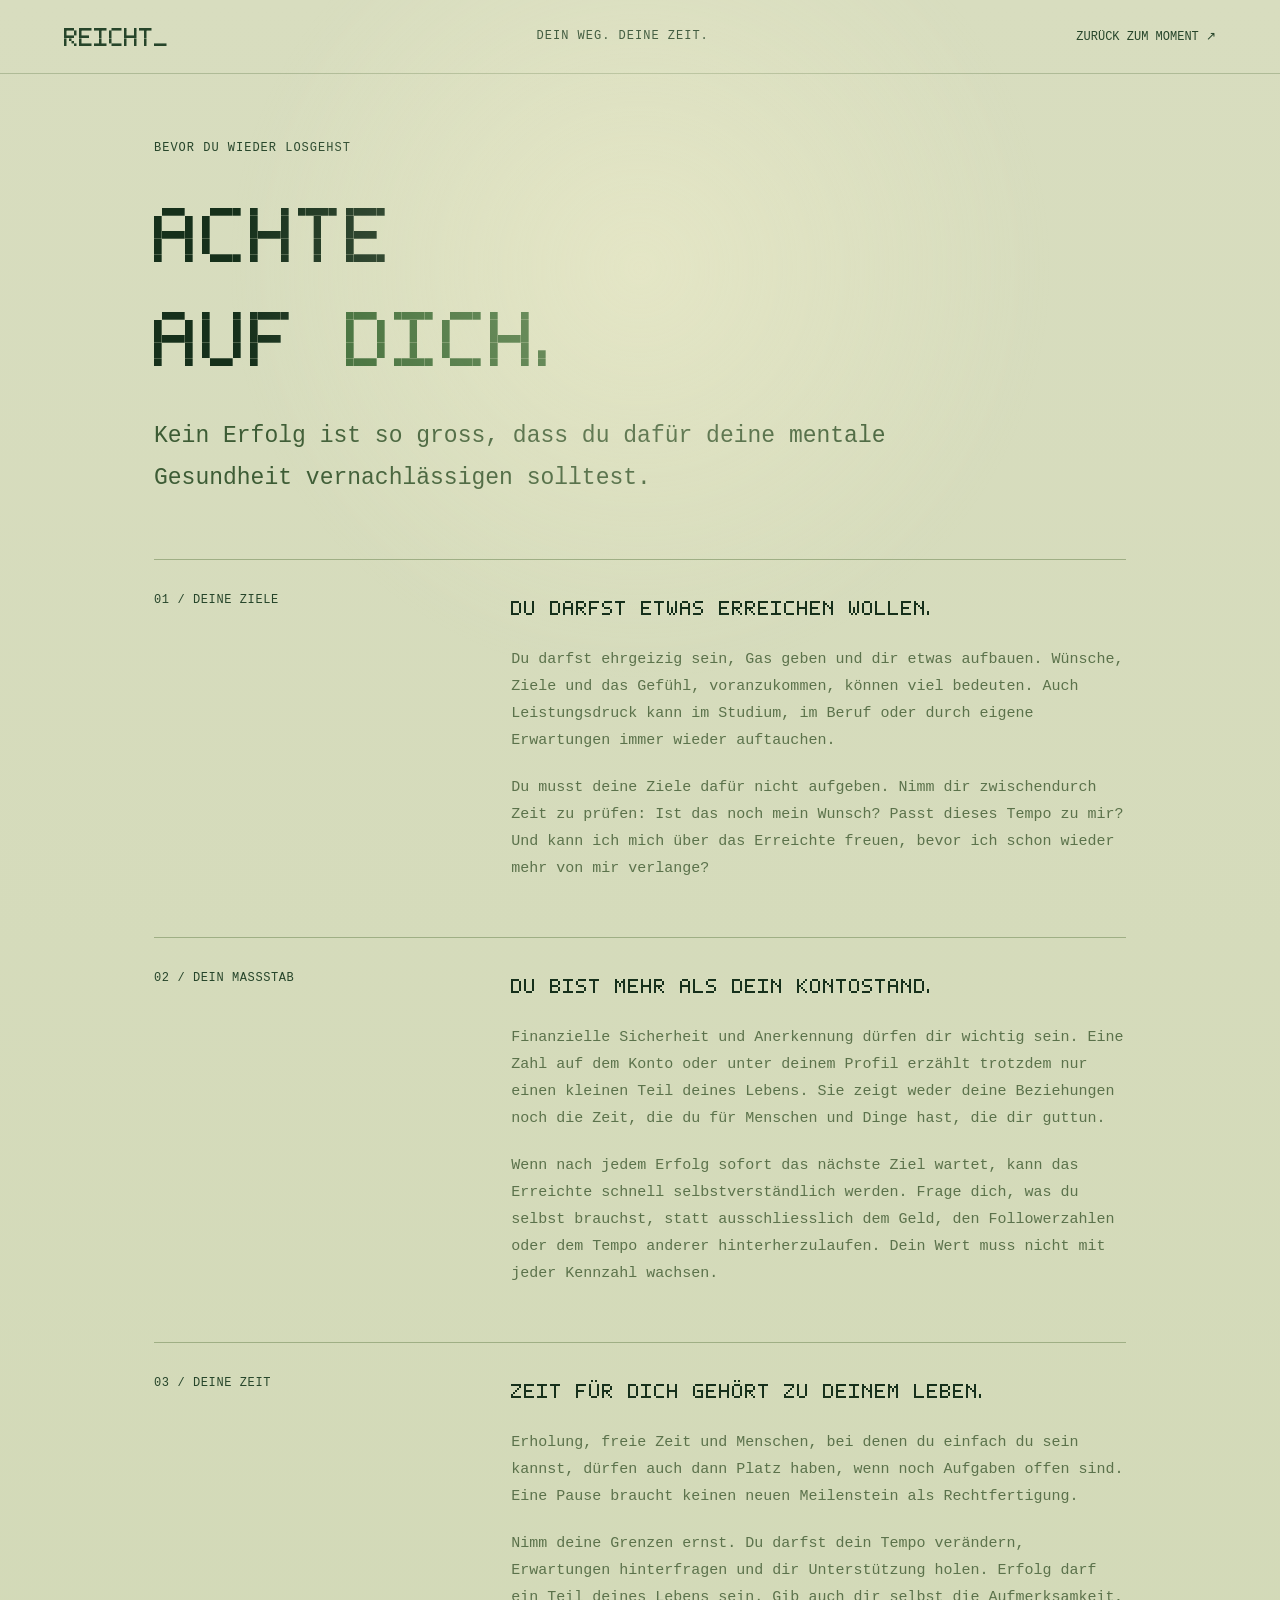
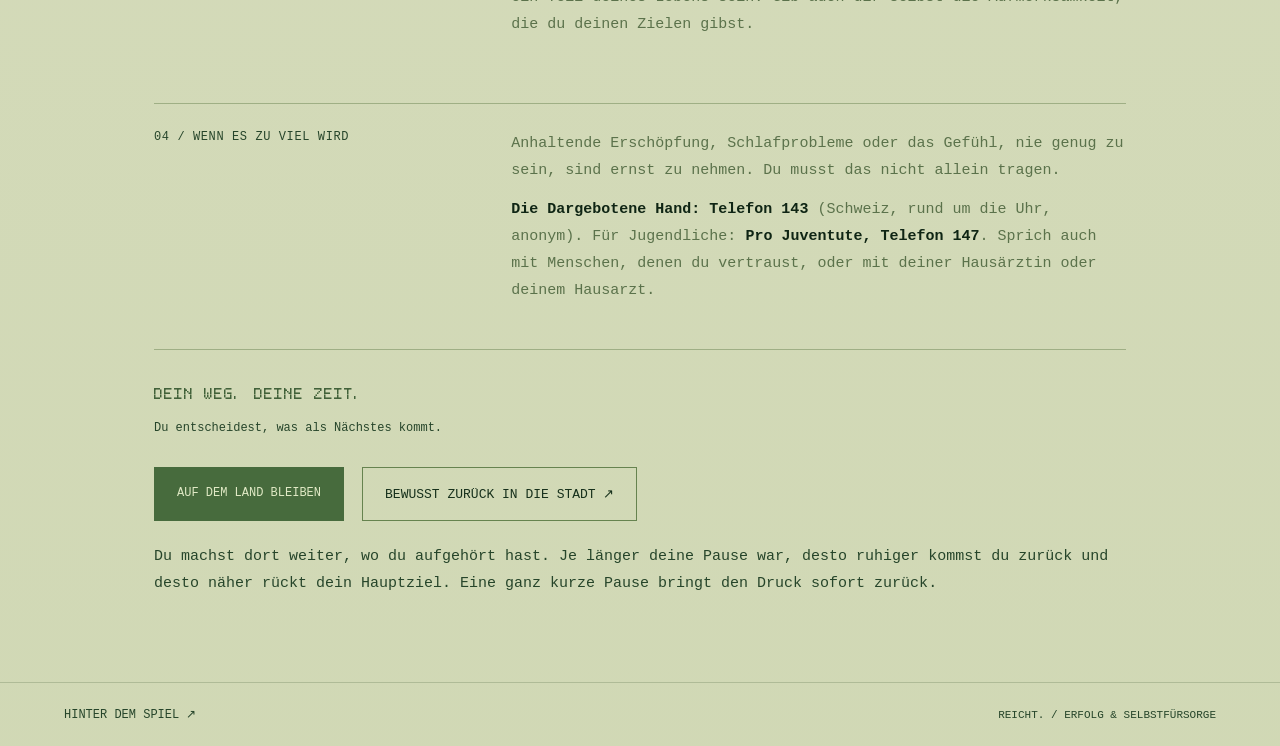
==== commit 27a1dcd3: "mm" ====
--- a/achtsam.html
+++ b/achtsam.html
@@ -1,4 +1,4 @@
-<!doctype html><html lang="de-CH"><head><meta charset="utf-8"><meta name="viewport" content="width=device-width,initial-scale=1"><meta name="theme-color" content="#d8ddbf"><title>Achte auf dich. — REICHT.</title><link rel="icon" href="favicon-r.svg?v=2" type="image/svg+xml"><link rel="icon" href="favicon-32.png?v=2" type="image/png" sizes="32x32"><link rel="shortcut icon" href="favicon.ico?v=2"><link rel="apple-touch-icon" href="apple-touch-icon.png?v=2"><link rel="stylesheet" href="style.css?v=19"><link rel="stylesheet" href="fx.css?v=19"><link rel="stylesheet" href="legible.css?v=19"><script src="achtsam.js?v=19" defer></script><script src="site.js?v=19" defer></script></head>
+<!doctype html><html lang="de-CH"><head><meta charset="utf-8"><meta name="viewport" content="width=device-width,initial-scale=1"><meta name="theme-color" content="#d8ddbf"><title>Achte auf dich. — REICHT.</title><link rel="icon" href="favicon-r.svg?v=2" type="image/svg+xml"><link rel="icon" href="favicon-32.png?v=2" type="image/png" sizes="32x32"><link rel="shortcut icon" href="favicon.ico?v=2"><link rel="apple-touch-icon" href="apple-touch-icon.png?v=2"><link rel="stylesheet" href="style.css?v=22"><link rel="stylesheet" href="fx.css?v=22"><link rel="stylesheet" href="legible.css?v=22"><link rel="stylesheet" href="mobile.css?v=22"><script src="achtsam.js?v=22" defer></script><script src="site.js?v=22" defer></script></head>
 <body class="care-page"><header><a class="wordmark" href="index.html">REICHT<span>_</span></a><span class="micro">DEIN WEG. DEINE ZEIT.</span><a href="spielen.html">ZURÜCK ZUM MOMENT ↗</a></header><main class="care-content"><span class="care-kicker">BEVOR DU WIEDER LOSGEHST</span><h1>ACHTE<br>AUF <em>DICH.</em></h1><p class="care-lead">Kein Erfolg ist so gross, dass du dafür deine mentale Gesundheit vernachlässigen solltest.</p>
 <section class="care-section"><span>01 / DEINE ZIELE</span><div><h2>DU DARFST ETWAS ERREICHEN WOLLEN.</h2><p>Du darfst ehrgeizig sein, Gas geben und dir etwas aufbauen. Wünsche, Ziele und das Gefühl, voranzukommen, können viel bedeuten. Auch Leistungsdruck kann im Studium, im Beruf oder durch eigene Erwartungen immer wieder auftauchen.</p><p>Du musst deine Ziele dafür nicht aufgeben. Nimm dir zwischendurch Zeit zu prüfen: Ist das noch mein Wunsch? Passt dieses Tempo zu mir? Und kann ich mich über das Erreichte freuen, bevor ich schon wieder mehr von mir verlange?</p></div></section>
 <section class="care-section"><span>02 / DEIN MASSSTAB</span><div><h2>DU BIST MEHR ALS DEIN KONTOSTAND.</h2><p>Finanzielle Sicherheit und Anerkennung dürfen dir wichtig sein. Eine Zahl auf dem Konto oder unter deinem Profil erzählt trotzdem nur einen kleinen Teil deines Lebens. Sie zeigt weder deine Beziehungen noch die Zeit, die du für Menschen und Dinge hast, die dir guttun.</p><p>Wenn nach jedem Erfolg sofort das nächste Ziel wartet, kann das Erreichte schnell selbstverständlich werden. Frage dich, was du selbst brauchst, statt ausschliesslich dem Geld, den Followerzahlen oder dem Tempo anderer hinterherzulaufen. Dein Wert muss nicht mit jeder Kennzahl wachsen.</p></div></section>
--- a/legible.css
+++ b/legible.css
@@ -44,22 +44,6 @@
 .outro-actions{gap:8px!important;flex-wrap:wrap}.outro-actions button,.outro-read{padding:10px 13px;font-size:12px}
 .build-launch{padding:8px 18px!important;gap:3px!important}.build-launch>span{font-size:13px!important;line-height:1.2}.build-launch>small{font-size:11px!important}
 @media(max-width:700px){.outro{padding:16px 16px!important;max-width:94vw}.outro h1{font-size:30px!important}.outro-lead{font-size:18px}.build-launch>small{font-size:10px!important}}
-@media(max-width:700px){
-  .hud{grid-template-columns:1fr 1fr 1fr;min-height:0}.hud>div{padding:8px 10px}
-  .hud strong{font-size:18px;letter-spacing:-.5px}.hud span{font-size:10px;letter-spacing:.2px}.hud small{font-size:10px}
-  .hud-stat small{display:none}
-  .hud .hud-mission{grid-column:1/-1;order:5;padding:8px 12px;border-right:0;border-top:1px solid #313d29}
-  .hud .hud-mission>span,.hud .hud-mission>small{display:none}
-  .hud .hud-mission>strong{font-size:12px;margin:0 0 4px}
-  .hud .personal-goal{margin-top:4px;padding-top:6px}.hud .personal-goal>strong{font-size:12px}
-  .vitals{margin-top:6px}.vitals span{font-size:10px}
-  .announcement{top:44px;width:94%;padding:10px 14px}.announcement>span{font-size:10px}.announcement>strong{font-size:15px;margin:5px 0}
-  .announcement>p{font-size:11px;line-height:1.5;display:-webkit-box;-webkit-line-clamp:2;-webkit-box-orient:vertical;overflow:hidden}
-  .temptation{max-width:150px;padding:8px 10px}.temptation strong{font-size:11px}.temptation small{font-size:9px}
-  #floaters .temptation:nth-last-child(n+3){display:none}
-  .order{width:170px}.order strong{font-size:12px}
-  #toast{font-size:11px;max-width:88vw}
-  .pixel-stage{height:calc(100svh - 300px);min-height:360px}
 }
 
 /* Leseseite (helle Seite): dunkle Texte */
@@ -122,3 +106,5 @@
 .plot[data-side="right"] .plot-cost{left:0;transform:none}
 .plot[data-side="left"] .plot-cost{left:auto;right:0;transform:none}
 .plot:hover,.plot:focus-visible{z-index:60}
+.done-message .secondary-button{font-size:13px;margin-top:2px}
+#restart-outro{background:#f6d9a8!important}
--- a/mobile.css
+++ b/mobile.css
@@ -0,0 +1,83 @@
+/* REICHT. — Handy-Layout: alles passt in den Bildschirm, Karte gross, Knöpfe unten. */
+@media(max-width:700px){
+  html,body.game-body{height:100%;overscroll-behavior:none}
+  body.game-body{display:flex;flex-direction:column;height:100vh;height:100dvh;overflow:hidden}
+  .game-header{flex:none;height:44px!important;padding:0 14px!important}
+  .game-header .wordmark{font-size:18px!important}
+  .game-header .system-label,.game-header nav a{display:none!important}
+  .game-header nav{gap:14px}.game-header nav button{font-size:12px!important;padding:6px 4px}
+  #experience{flex:1 1 auto;min-height:0;display:flex;flex-direction:column;position:relative}
+  #experience[hidden]{display:none!important}
+  .game-footer{display:none!important}
+
+  /* Kopfzeile: drei Zahlen, darunter Ziel und Lebensbalken */
+  .hud{flex:none;display:grid;grid-template-columns:1fr 1fr 1fr;min-height:0;background:#111a10}
+  .hud>div{padding:6px 10px;border-right:1px solid #2c3a26;min-width:0}
+  .hud span{font-size:10px;letter-spacing:.2px;line-height:1.3}
+  .hud strong{font-size:17px;letter-spacing:-.5px;line-height:1.25}
+  .hud-stat small{display:none}
+  .hud-next .progress-track{margin-top:3px;height:3px}
+  .hud .hud-mission{grid-column:1/-1;order:5;display:grid;grid-template-columns:1fr 1fr;gap:6px 14px;border-right:0;border-top:1px solid #2c3a26;padding:6px 10px}
+  .hud .hud-mission>span,.hud .hud-mission>strong,.hud .hud-mission>small{display:none}
+  .hud .personal-goal{margin:0!important;padding:0!important;border:0!important;display:block;grid-column:auto!important}
+  .hud .personal-goal>span{display:block;font-size:10px;grid-column:auto!important}
+  .hud-next span{white-space:nowrap;overflow:hidden;text-overflow:ellipsis}
+  .hud .personal-goal>strong{font-size:11px!important;line-height:1.3;display:block;color:#e9efd3}
+  .hud .personal-goal .goal-meter{margin-top:3px;height:4px}
+  .hud .personal-goal small,.hud .personal-goal>div:last-child{display:none}
+  .hud .vitals{margin:0;grid-template-columns:1fr;gap:4px;grid-column:auto!important}
+  .vitals div{grid-template-columns:74px 1fr;align-items:center;gap:6px}
+  .vitals span{font-size:10px}.vitals b{height:6px}
+
+  /* Karte füllt den Rest */
+  .pixel-stage{flex:1 1 auto;height:auto!important;min-height:0!important}
+  .map-top{top:8px!important;left:10px!important;right:10px!important}
+  .map-top #chapter{font-size:10px}.map-top #pace{display:none}
+  .map-legend,.possessions{display:none!important}
+  .map-bottom{left:10px!important;right:10px!important;bottom:8px!important}
+  .map-bottom #scene-caption{font-size:11px;max-width:48%;line-height:1.35}
+  .map-bottom button{font-size:12px;padding:6px 10px;min-width:36px;min-height:34px}
+
+  /* Markierungen: grosse Tipp-Flächen, Namen nur wenn kaufbar */
+  .plot{padding:2px;min-width:0;max-width:96px}
+  .plot .plot-icon{width:32px;height:32px;font-size:22px;line-height:29px;border-width:2px}
+  .plot .plot-name{display:none}
+  .plot .plot-icon{width:28px!important;height:28px!important;font-size:20px!important;line-height:25px!important}
+  .plot .plot-cost{display:none!important}
+
+  /* Meldungen klein unten links über den Karten-Knöpfen */
+  .announcement{left:8px!important;bottom:54px!important;width:min(300px,76%)!important;padding:8px 12px!important}
+  .announcement>span{font-size:10px!important}.announcement>strong{font-size:14px!important;margin:3px 0!important}
+  .announcement>p{font-size:11px!important;display:-webkit-box;-webkit-line-clamp:2;-webkit-box-orient:vertical;overflow:hidden}
+  #floaters .temptation:nth-last-child(n+3){display:none}
+  .temptation{max-width:150px;padding:7px 9px}.temptation strong{font-size:11px}.temptation small{font-size:10px}
+  .order{width:158px;padding:6px 8px 8px}.order strong{font-size:12px}.order em{font-size:11px}.order .tag{font-size:10px}
+  #toast{position:fixed!important;left:50%!important;top:auto!important;bottom:124px!important;transform:translateX(-50%)!important;max-width:92vw;font-size:12px;text-align:center}
+
+  /* Knöpfe unten, daumenfreundlich */
+  .command-bar{flex:none;height:auto!important;display:grid!important;grid-template-columns:1fr 1fr;padding-bottom:env(safe-area-inset-bottom);background:#10170f}
+  .work-button,.build-launch{width:auto!important;height:68px!important}
+  .work-button strong{font-size:26px}
+  .work-button small{font-size:11px}
+  .pressure-command{grid-column:1/2;height:30px!important;width:auto!important;padding:4px 10px!important;display:flex;align-items:center}
+  .pressure-command #command{font-size:11px;white-space:nowrap;overflow:hidden;text-overflow:ellipsis}
+  .pressure-track{display:none}
+  .audio-controls{grid-column:2/3;height:30px!important;display:flex;justify-content:flex-end;padding-right:10px}
+  .audio-controls label,.audio-controls input{display:none}
+  .audio-controls button{font-size:11px;padding:4px 10px}
+
+  /* Ausbau-Menü passt auf den Bildschirm */
+  .build-menu{background:#0f170e!important;position:fixed!important;inset:44px 0 0 0!important;z-index:30;overflow-y:auto;-webkit-overflow-scrolling:touch;padding:14px!important}
+  .products{grid-template-columns:1fr!important;gap:10px!important}
+  .product{padding:12px!important}
+
+  /* Outro und Auswertung scrollen */
+  .retreat{overflow-y:auto!important;-webkit-overflow-scrolling:touch}
+  .retreat .outro{position:relative!important;inset:auto!important;transform:none!important;width:auto!important;max-width:none!important;box-sizing:border-box;margin:68px 14px 28px!important;max-height:none!important;padding:18px 16px!important}
+  .retreat .outro h1{font-size:30px!important}
+  .outro-actions{flex-direction:column;align-items:stretch}.outro-actions>*{width:100%;text-align:center}
+  .ending:not([hidden]){position:fixed;inset:0;z-index:36;overflow-y:auto;-webkit-overflow-scrolling:touch;background:#111312;padding:20px 16px calc(60px + env(safe-area-inset-bottom));min-height:0;margin:0;max-width:none}
+  .ending-actions{display:flex;flex-direction:column;gap:10px}.ending-actions>*{width:100%;box-sizing:border-box;text-align:center;padding:14px 12px;border:2px solid #6b8a56;font-size:13px}
+  .retreat .outro-actions{padding-bottom:12px}
+  .snapshot-wrap{margin-inline:-4px}
+}
